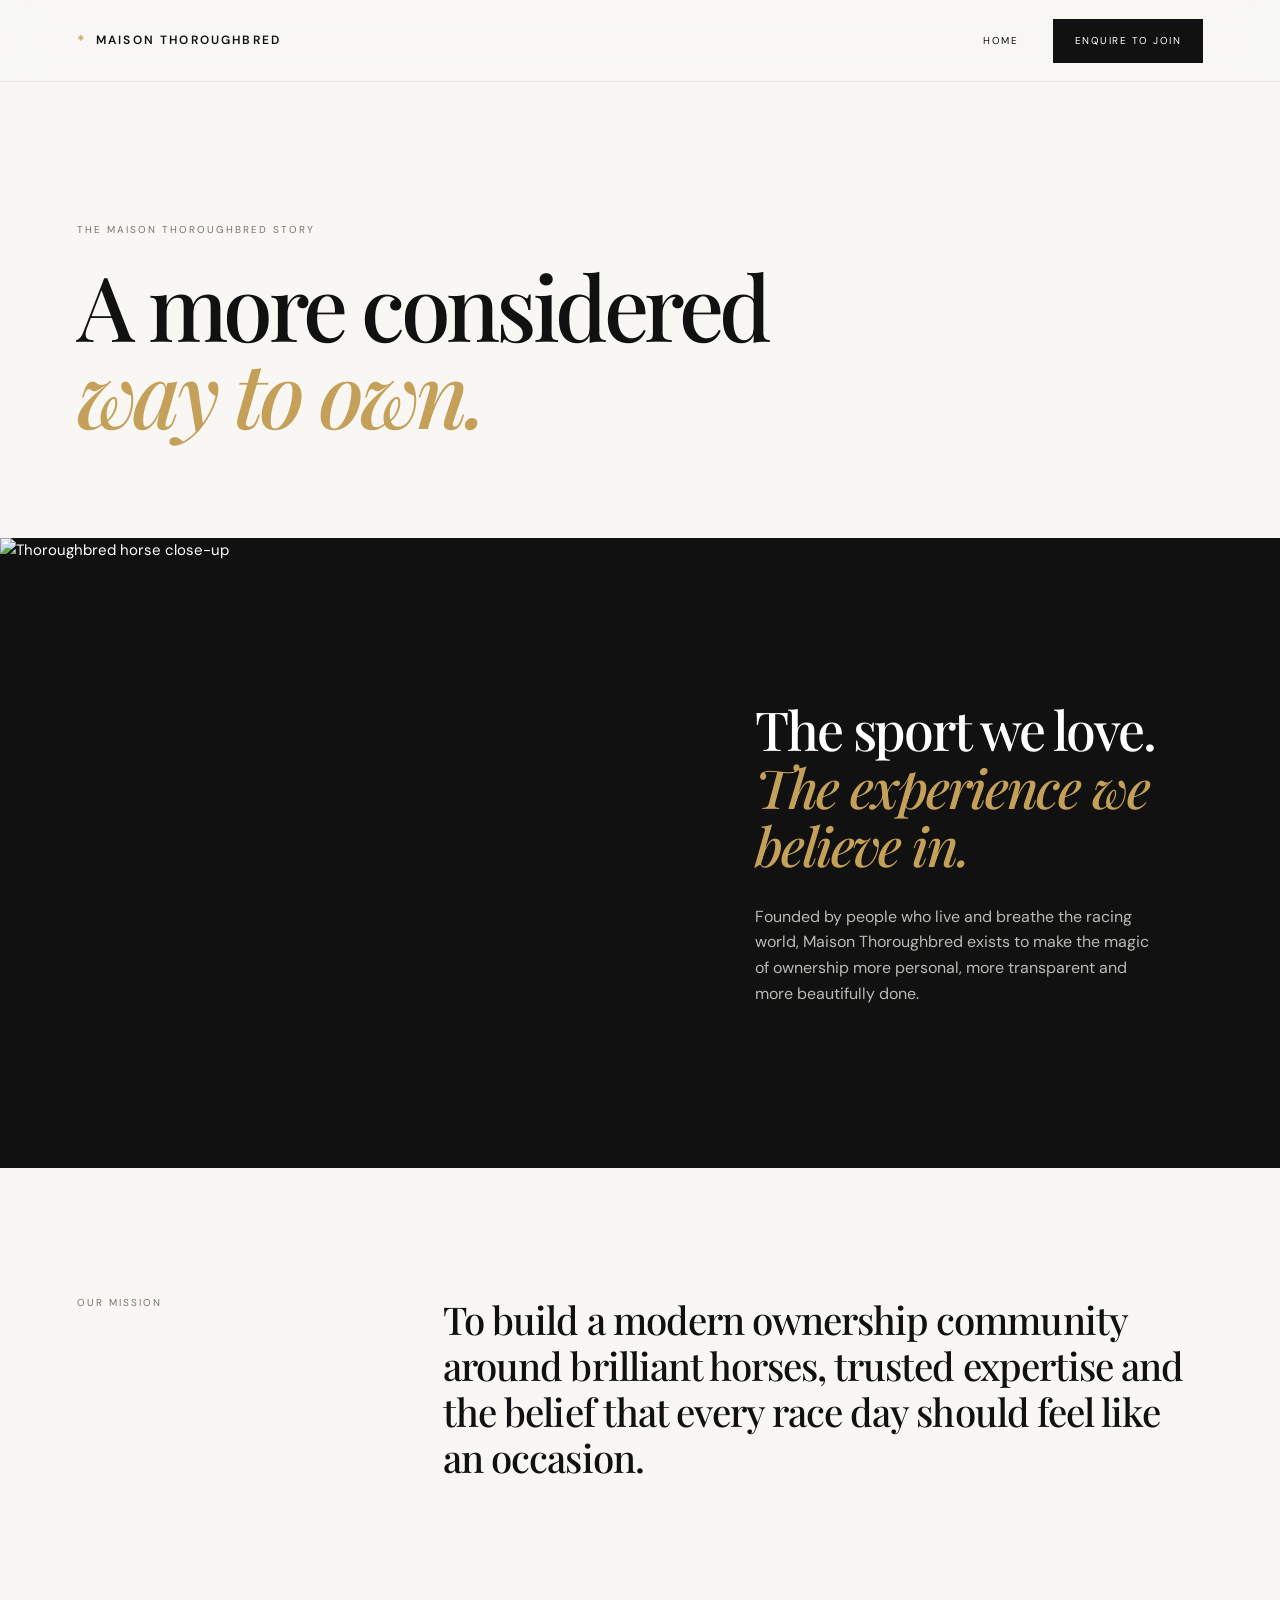
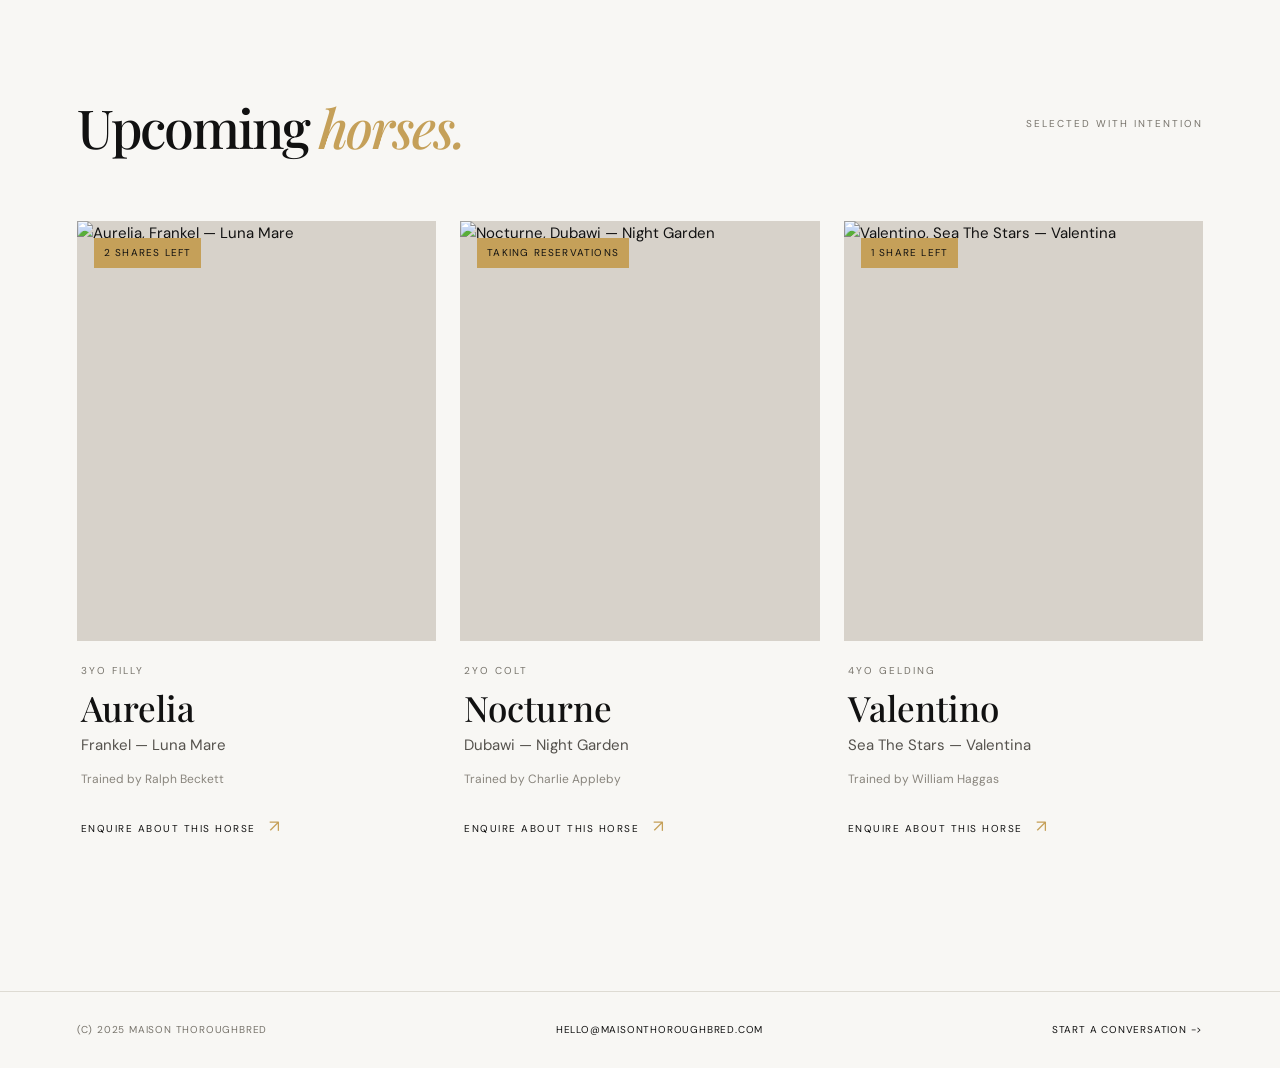
==== about.html @ 7dfcdd21 "Deploy Luxury Horse Syndicate 3-Page Website" ====
﻿<!doctype html>
<html lang="en">
<head>
  <meta charset="utf-8"><meta name="viewport" content="width=device-width, initial-scale=1">
  <title>About & Upcoming Horses - Maison Thoroughbred</title><meta name="description" content="Meet Maison Thoroughbred and discover our upcoming racehorse ownership opportunities.">
  <link rel="preconnect" href="https://fonts.googleapis.com"><link rel="preconnect" href="https://fonts.gstatic.com" crossorigin><link href="https://fonts.googleapis.com/css2?family=DM+Sans:wght@400;500;600&family=Playfair+Display:ital,wght@0,500;0,600;1,500;1,600&display=swap" rel="stylesheet">
  <link rel="stylesheet" href="styles.css">
</head>
<body data-page="about">
  <nav class="nav"><a class="logo" href="index.html"><span>*</span> <span data-brand>Maison Thoroughbred</span></a><div class="nav-links"><a href="index.html">Home</a><a href="contact.html" class="button">Enquire to join</a></div></nav>
  <main><header class="page-head"><p class="eyebrow" data-about-eyebrow></p><h1 data-about-headline></h1></header>
    <section class="story"><div class="story-image"><img data-story-image alt="Thoroughbred horse close-up" loading="lazy"></div><div class="story-copy"><h2 data-story-title></h2><p data-story-body></p></div></section>
    <section class="mission"><p class="eyebrow">Our mission</p><p data-mission></p></section>
    <section class="horses"><div class="section-heading"><h2>Upcoming <em>horses.</em></h2><p class="eyebrow">Selected with intention</p></div><div class="horse-grid" data-horse-grid></div></section>
  </main><footer class="footer"><span>(c) 2025 <span data-brand>Maison Thoroughbred</span></span><a data-email></a><span><a href="contact.html">Start a conversation -></a></span></footer>
  <script src="site-content.js"></script>
</body></html>
---- styles.css ----
:root {
  --charcoal: #111111;
  --white: #ffffff;
  --warm-white: #f8f7f4;
  --gold: #c5a059;
  --line: #dedbd3;
  --muted: #77736b;
  --serif: "Playfair Display", Georgia, serif;
  --sans: "DM Sans", Arial, sans-serif;
}

* { box-sizing: border-box; }
html { scroll-behavior: smooth; }
body {
  margin: 0;
  color: var(--charcoal);
  background: var(--warm-white);
  font: 400 15px/1.6 var(--sans);
}
img { display: block; max-width: 100%; }
a { color: inherit; text-decoration: none; }
a, button, input, select { -webkit-tap-highlight-color: transparent; }

.nav {
  position: sticky;
  top: 0;
  z-index: 20;
  display: flex;
  align-items: center;
  justify-content: space-between;
  min-height: 82px;
  padding: 0 clamp(24px, 6vw, 100px);
  background: rgba(248, 247, 244, .88);
  border-bottom: 1px solid rgba(17, 17, 17, .06);
  backdrop-filter: blur(18px);
}
.logo {
  display: inline-flex;
  align-items: center;
  gap: 9px;
  font-size: 12px;
  font-weight: 600;
  letter-spacing: .18em;
  text-transform: uppercase;
}
.logo > span:first-child { color: var(--gold); font-size: 15px; }
.nav-links {
  display: flex;
  align-items: center;
  gap: 34px;
  font-size: 10px;
  letter-spacing: .16em;
  text-transform: uppercase;
}
.nav-links a:not(.button):hover, .text-link:hover, .arrow-link:hover { color: var(--gold); }
.button {
  display: inline-block;
  padding: 14px 22px;
  color: var(--white);
  background: var(--charcoal);
  font-size: 10px;
  letter-spacing: .15em;
  text-transform: uppercase;
  transition: background .25s ease, color .25s ease, transform .25s ease;
}
.button:hover { color: var(--charcoal); background: var(--gold); transform: translateY(-2px); }
.eyebrow {
  margin: 0 0 25px;
  color: var(--muted);
  font-size: 10px;
  letter-spacing: .2em;
  line-height: 1.4;
  text-transform: uppercase;
}
h1, h2, h3, p { margin-top: 0; }
h1, h2, h3 { font-weight: 500; }
em { color: var(--gold); font-style: italic; }

.hero {
  display: grid;
  grid-template-columns: minmax(0, .9fr) minmax(0, 1.1fr);
  align-items: center;
  gap: clamp(40px, 7vw, 120px);
  min-height: calc(100vh - 82px);
  padding: clamp(72px, 8vw, 135px) clamp(24px, 6vw, 100px);
}
.hero-copy { max-width: 550px; }
.hero h1, .page-head h1, .contact-copy h1 {
  margin-bottom: 31px;
  font: 500 clamp(54px, 7vw, 104px)/.97 var(--serif);
  letter-spacing: -.05em;
}
.intro {
  max-width: 470px;
  margin-bottom: 36px;
  color: #4a4843;
  font-size: 17px;
  line-height: 1.75;
}
.arrow-link, .text-link {
  font-size: 10px;
  letter-spacing: .15em;
  text-transform: uppercase;
}
.arrow-link span, .text-link span { margin-left: 9px; color: var(--gold); font-size: 17px; }
.hero-media { position: relative; height: min(74vh, 700px); overflow: hidden; background: #807466; }
.hero-media::after {
  position: absolute;
  inset: 0;
  background: linear-gradient(180deg, transparent 70%, rgba(0, 0, 0, .3));
  content: "";
}
.hero-media img, .story-image img, .horse-image-wrap img { width: 100%; height: 100%; object-fit: cover; }
.hero-media img { object-position: center; }
.media-note {
  position: absolute;
  z-index: 1;
  bottom: 18px;
  left: 18px;
  color: var(--white);
  font-size: 10px;
  letter-spacing: .15em;
  text-transform: uppercase;
}
.value {
  display: grid;
  grid-template-columns: 1fr 1fr;
  gap: 10vw;
  padding: clamp(90px, 13vw, 210px) clamp(35px, 14vw, 240px);
  color: var(--white);
  background: var(--charcoal);
}
.value h2, .steps h2, .story-copy h2 {
  margin-bottom: 0;
  font: 500 clamp(36px, 4.2vw, 66px)/1.08 var(--serif);
  letter-spacing: -.04em;
}
.value p { align-self: end; max-width: 435px; margin: 0; color: #bcbab5; font-size: 16px; }
.steps { padding: clamp(90px, 11vw, 170px) clamp(24px, 6vw, 100px); }
.section-heading { display: flex; justify-content: space-between; align-items: flex-end; gap: 30px; margin-bottom: 65px; }
.section-heading h2 { max-width: 500px; }
.step-grid { display: grid; grid-template-columns: repeat(3, 1fr); gap: 1px; background: var(--line); }
.step { min-height: 250px; padding: 38px 35px 48px; background: var(--warm-white); }
.step-number { color: var(--gold); font: italic 20px var(--serif); }
.step h3 { margin: 38px 0 12px; font: 500 22px var(--serif); }
.step p { max-width: 280px; margin: 0; color: #6b6862; }
.cta {
  display: flex;
  align-items: center;
  justify-content: space-between;
  gap: 30px;
  margin: 0 clamp(24px, 6vw, 100px) clamp(70px, 8vw, 120px);
  padding: clamp(55px, 7vw, 110px) clamp(40px, 8vw, 140px);
  background: var(--gold);
}
.cta h2 { max-width: 600px; margin: 0; font: 500 clamp(36px, 4vw, 62px)/1.05 var(--serif); letter-spacing: -.04em; }
.cta .button { white-space: nowrap; }
.page-head { max-width: 1100px; padding: clamp(100px, 11vw, 175px) clamp(24px, 6vw, 100px) clamp(80px, 8vw, 125px); }
.page-head h1 { margin: 0; }
.story { display: grid; grid-template-columns: 1fr 1fr; min-height: 630px; color: var(--white); background: var(--charcoal); }
.story-image { min-height: 570px; }
.story-copy { align-self: center; padding: clamp(60px, 10vw, 160px) clamp(40px, 9vw, 150px); }
.story-copy h2 { margin-bottom: 30px; }
.story-copy p { max-width: 440px; margin: 0; color: #bbb9b3; font-size: 16px; }
.mission { display: flex; align-items: flex-start; justify-content: space-between; gap: 80px; padding: clamp(90px, 10vw, 160px) clamp(24px, 6vw, 100px); }
.mission .eyebrow { max-width: 160px; }
.mission p:last-child { max-width: 760px; margin: 0; font: 500 clamp(28px, 3vw, 47px)/1.2 var(--serif); letter-spacing: -.025em; }
.horses { padding: clamp(70px, 7vw, 115px) clamp(24px, 6vw, 100px) clamp(100px, 10vw, 160px); }
.section-heading h2 { margin: 0; font: 500 clamp(36px, 4.2vw, 66px)/1.08 var(--serif); letter-spacing: -.04em; }
.horse-grid { display: grid; grid-template-columns: repeat(3, 1fr); gap: 24px; }
.horse-image-wrap { position: relative; height: 420px; overflow: hidden; background: #d7d2ca; }
.horse-image-wrap img { transition: transform .6s ease; }
.horse-card:hover .horse-image-wrap img { transform: scale(1.045); }
.availability { position: absolute; top: 17px; left: 17px; padding: 7px 10px; background: var(--gold); font-size: 10px; letter-spacing: .12em; text-transform: uppercase; }
.horse-card-body { padding: 23px 4px; }
.horse-card-body .eyebrow { margin-bottom: 6px; }
.horse-card h3 { margin: 0 0 2px; font: 500 35px var(--serif); }
.pedigree { margin: 0; color: #55524d; }
.trainer { margin: 13px 0 24px; color: #89857d; font-size: 12px; }
.contact-layout { display: grid; grid-template-columns: minmax(260px, .8fr) minmax(360px, 1.2fr); gap: clamp(60px, 11vw, 185px); max-width: 1440px; margin: auto; padding: clamp(90px, 10vw, 160px) clamp(24px, 12vw, 190px) clamp(110px, 12vw, 190px); }
.contact-copy h1 { margin: 0 0 30px; }
.contact-copy > p { max-width: 335px; margin: 0; color: #68655f; font-size: 16px; }
.contact-details { margin-top: 70px; font-size: 12px; }
.contact-details p { margin: 14px 0; }
.contact-details span { display: block; margin-bottom: 3px; color: #89857d; font-size: 10px; letter-spacing: .16em; text-transform: uppercase; }
.form-card { padding: clamp(35px, 5vw, 80px); background: var(--white); box-shadow: 0 25px 70px rgba(17, 17, 17, .07); }
.form-card h2 { margin: 0 0 34px; font: 500 32px var(--serif); }
.form-grid { display: grid; grid-template-columns: 1fr 1fr; gap: 24px; }
.field { margin-bottom: 24px; }
.field label { display: block; margin-bottom: 9px; font-size: 10px; letter-spacing: .15em; text-transform: uppercase; }
.field input, .field select { width: 100%; padding: 12px 0; border: 0; border-bottom: 1px solid #ccc9c2; border-radius: 0; outline: 0; background: transparent; font: inherit; }
.field input:focus, .field select:focus { border-color: var(--gold); }
.submit { width: 100%; margin-top: 10px; padding: 17px; border: 0; color: var(--white); background: var(--charcoal); cursor: pointer; font: inherit; font-size: 10px; letter-spacing: .15em; text-transform: uppercase; }
.submit:hover { color: var(--charcoal); background: var(--gold); }
.status { min-height: 20px; margin: 20px 0 0; font-size: 12px; }
.status.error { color: #a64444; } .status.success { color: #31724e; }
.fine-print { margin-top: 20px; color: #999; font-size: 11px; }
.footer { display: flex; justify-content: space-between; gap: 20px; padding: 30px clamp(24px, 6vw, 100px); border-top: 1px solid var(--line); color: #77736b; font-size: 10px; letter-spacing: .08em; text-transform: uppercase; }
.footer a { color: var(--charcoal); }

@media (max-width: 760px) {
  .nav { min-height: 70px; padding: 0 5vw; }
  .nav-links a:not(.button) { display: none; }
  .nav-links { gap: 0; }
  .hero { display: block; min-height: auto; padding: 17vw 5vw 12vw; }
  .hero-copy { margin-bottom: 48px; }
  .hero h1, .page-head h1, .contact-copy h1 { font-size: 58px; }
  .hero-media { height: 58vh; }
  .value { display: block; padding: 18vw 10vw; }
  .value p { margin-top: 30px; }
  .steps { padding: 18vw 5vw; }
  .section-heading { display: block; margin-bottom: 40px; }
  .section-heading .eyebrow { margin-top: 28px; }
  .step-grid { display: block; background: transparent; }
  .step { min-height: auto; padding: 32px 0; border-bottom: 1px solid var(--line); }
  .step h3 { margin-top: 24px; }
  .cta { display: block; margin: 0 5vw 10vw; padding: 12vw 9vw; }
  .cta .button { margin-top: 30px; }
  .page-head { padding: 18vw 5vw 15vw; }
  .story { display: block; }
  .story-image { min-height: 440px; }
  .story-copy { padding: 15vw 10vw; }
  .mission { display: block; padding: 18vw 5vw; }
  .mission p:last-child { margin-top: 28px; }
  .horses { padding: 14vw 5vw; }
  .horse-grid { display: block; }
  .horse-card { margin-bottom: 45px; }
  .horse-image-wrap { height: 420px; }
  .contact-layout { display: block; padding: 18vw 5vw; }
  .contact-details { margin: 45px 0 65px; }
  .form-card { padding: 10vw 8vw; }
  .form-grid { display: block; }
  .footer { display: block; padding: 25px 5vw; }
  .footer span, .footer a { display: block; margin-top: 10px; }
}
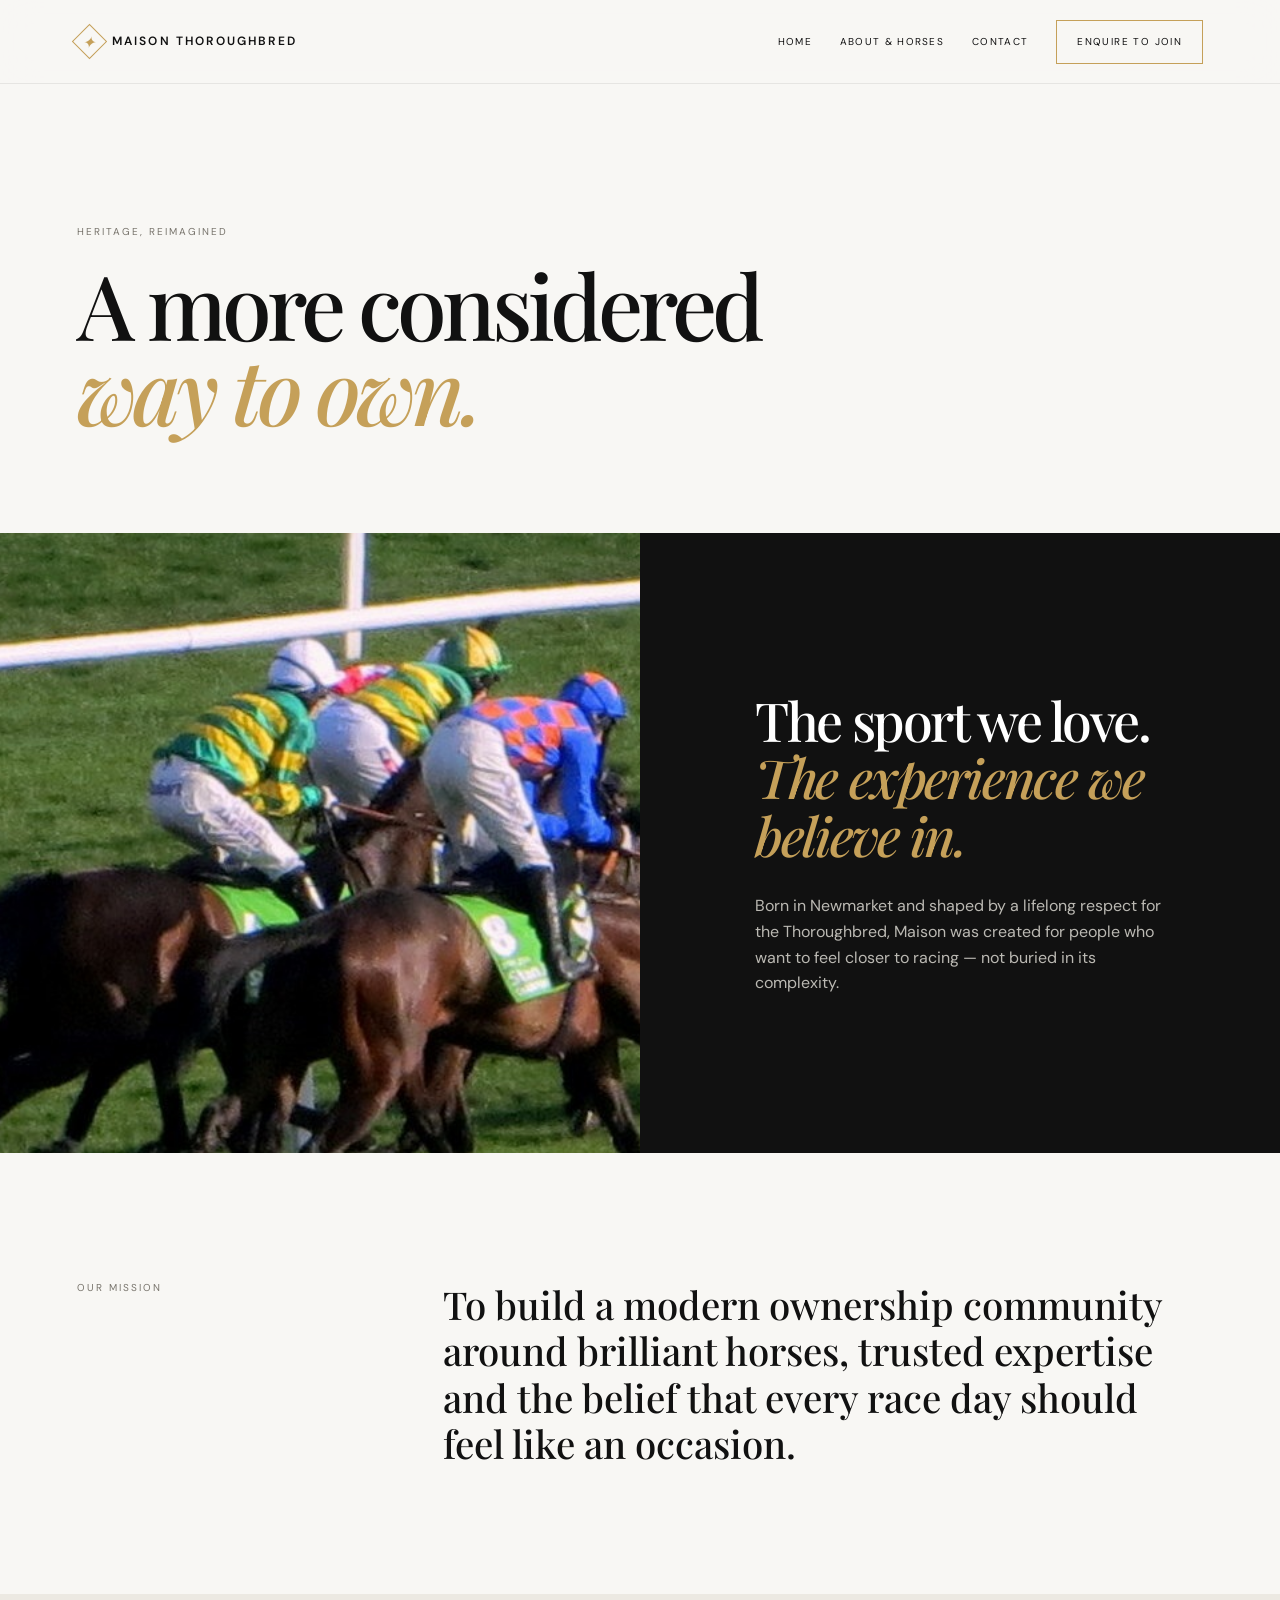
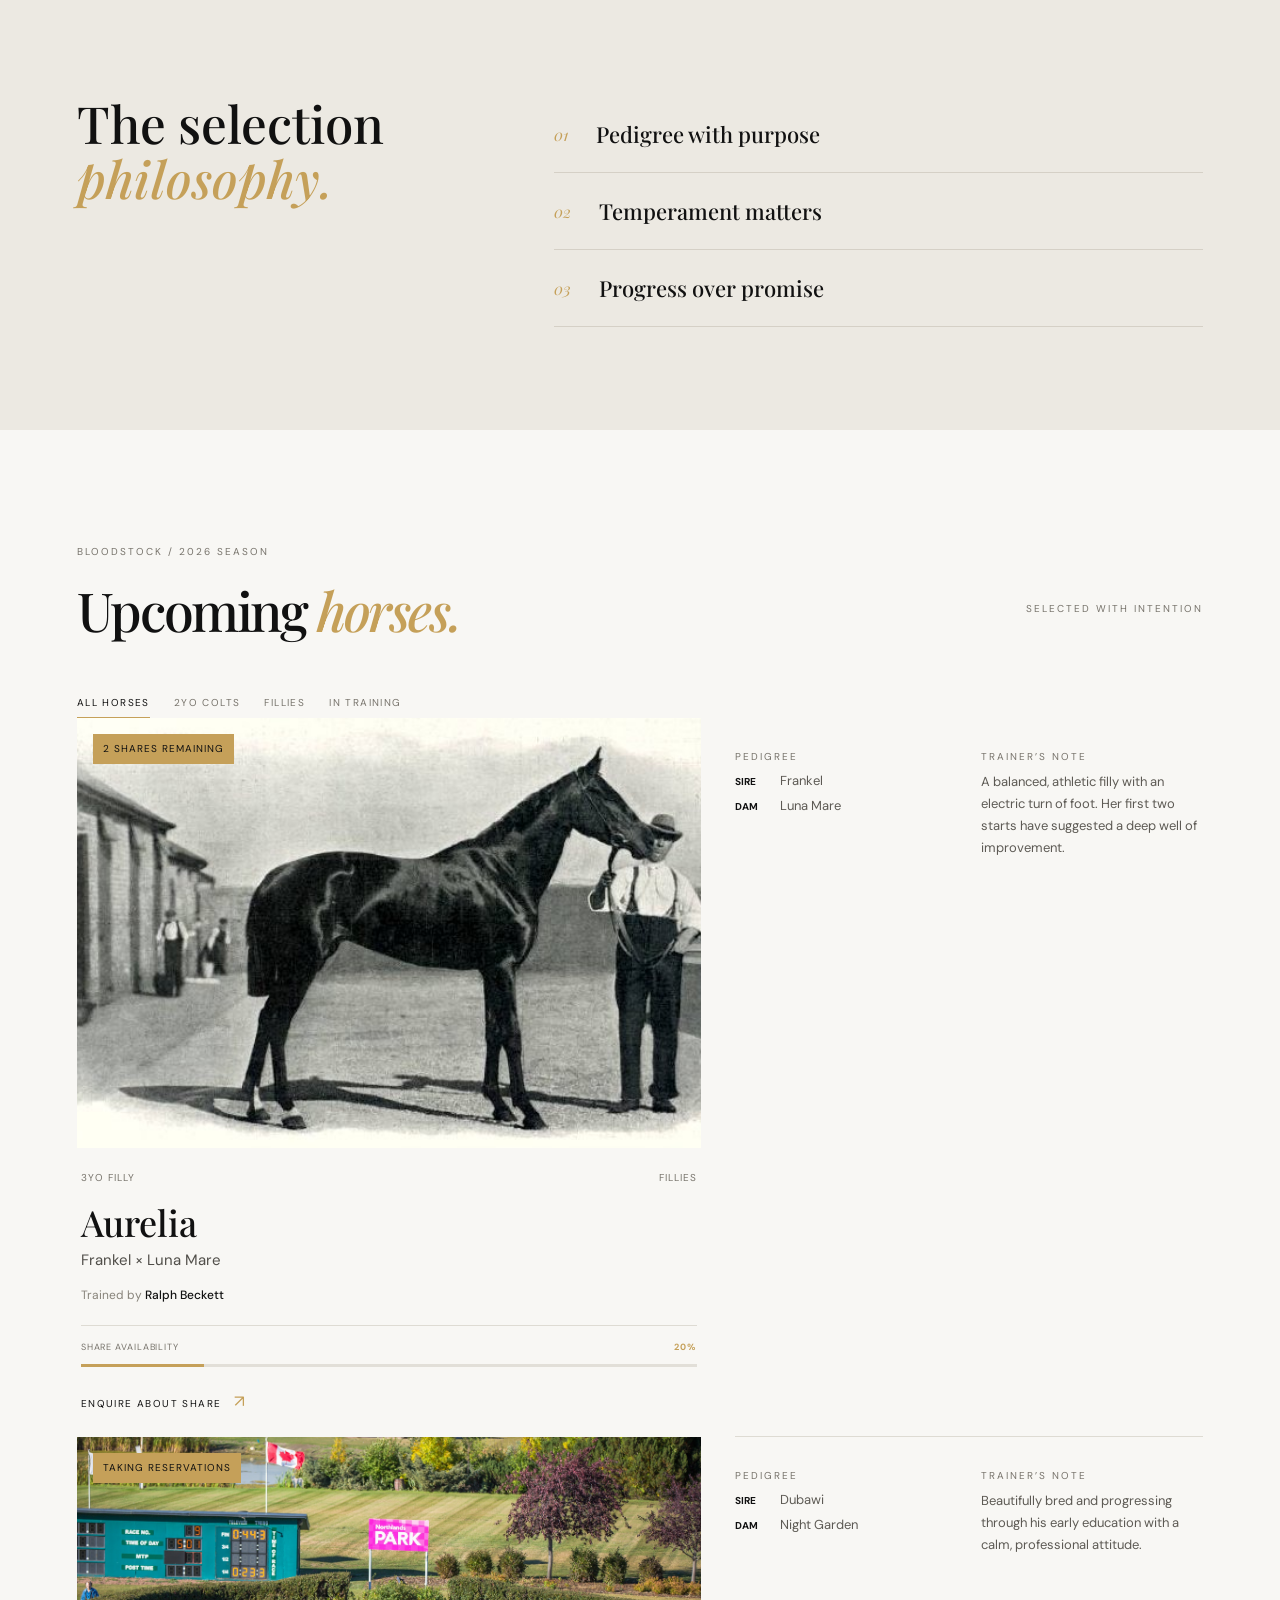
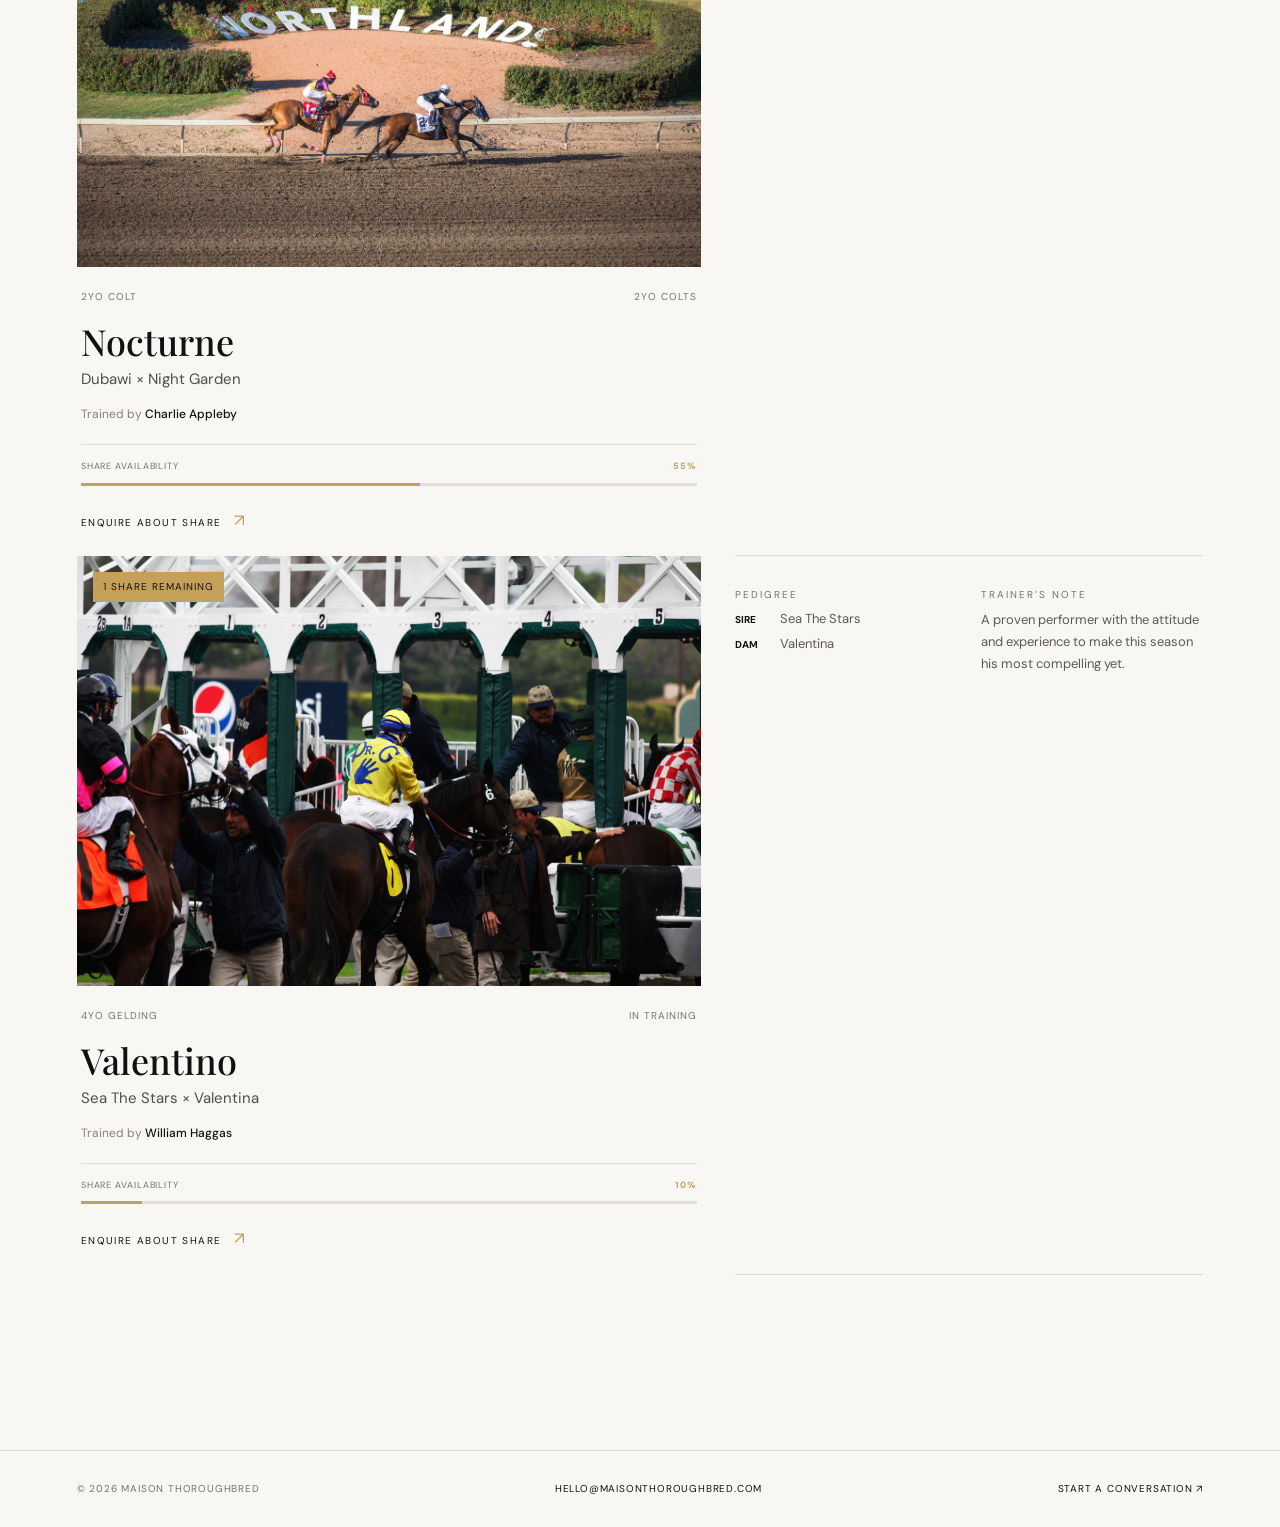
==== commit 449ee8c9: "Rebuild luxury Thoroughbred syndicate website Co-authored-by: Copilot <223556219+Copilot@users.norep" ====
--- a/about.html
+++ b/about.html
@@ -1,19 +1,11 @@
-﻿<!doctype html>
+<!doctype html>
 <html lang="en">
-<head>
-  <meta charset="utf-8"><meta name="viewport" content="width=device-width, initial-scale=1">
-  <title>About & Upcoming Horses - Maison Thoroughbred</title><meta name="description" content="Meet Maison Thoroughbred and discover our upcoming racehorse ownership opportunities.">
-  <link rel="preconnect" href="https://fonts.googleapis.com"><link rel="preconnect" href="https://fonts.gstatic.com" crossorigin><link href="https://fonts.googleapis.com/css2?family=DM+Sans:wght@400;500;600&family=Playfair+Display:ital,wght@0,500;0,600;1,500;1,600&display=swap" rel="stylesheet">
-  <link rel="stylesheet" href="styles.css">
-</head>
+<head><meta charset="utf-8"><meta name="viewport" content="width=device-width, initial-scale=1"><title>About & Upcoming Horses — Maison Thoroughbred</title><meta name="description" content="Discover Maison Thoroughbred's heritage, bloodstock philosophy and upcoming horses."><link rel="preconnect" href="https://fonts.googleapis.com"><link rel="preconnect" href="https://fonts.gstatic.com" crossorigin><link href="https://fonts.googleapis.com/css2?family=DM+Sans:wght@400;500;600&family=Playfair+Display:ital,wght@0,500;1,500&display=swap" rel="stylesheet"><link rel="stylesheet" href="styles.css"></head>
 <body data-page="about">
-  <nav class="nav"><a class="logo" href="index.html"><span>*</span> <span data-brand>Maison Thoroughbred</span></a><div class="nav-links"><a href="index.html">Home</a><a href="contact.html" class="button">Enquire to join</a></div></nav>
-  <main><header class="page-head"><p class="eyebrow" data-about-eyebrow></p><h1 data-about-headline></h1></header>
-    <section class="story"><div class="story-image"><img data-story-image alt="Thoroughbred horse close-up" loading="lazy"></div><div class="story-copy"><h2 data-story-title></h2><p data-story-body></p></div></section>
-    <section class="mission"><p class="eyebrow">Our mission</p><p data-mission></p></section>
-    <section class="horses"><div class="section-heading"><h2>Upcoming <em>horses.</em></h2><p class="eyebrow">Selected with intention</p></div><div class="horse-grid" data-horse-grid></div></section>
-  </main><footer class="footer"><span>(c) 2025 <span data-brand>Maison Thoroughbred</span></span><a data-email></a><span><a href="contact.html">Start a conversation -></a></span></footer>
-  <script src="site-content.js"></script>
-</body></html>
-
-
+<nav class="nav"><a class="logo" href="index.html"><span class="logo-mark"><span>✦</span></span><span data-brand>Maison Thoroughbred</span></a><div class="nav-links"><a href="index.html">Home</a><a href="about.html">About & Horses</a><a href="contact.html">Contact</a><a class="button" href="contact.html">Enquire to join</a></div></nav>
+<main><header class="page-head"><p class="eyebrow" data-about-eyebrow></p><h1 data-about-headline></h1></header>
+<section class="story"><div class="story-image"><img data-story-image alt="Thoroughbred horse in a paddock" loading="eager"></div><div class="story-copy"><h2 data-story-title></h2><p data-story-body></p></div></section>
+<section class="mission"><p class="eyebrow">Our mission</p><p data-mission></p></section>
+<section class="philosophy"><h2>The selection<br><em>philosophy.</em></h2><ul data-philosophy></ul></section>
+<section class="horses"><div class="section-heading"><div><p class="eyebrow">Bloodstock / 2026 season</p><h2>Upcoming <em>horses.</em></h2></div><p class="eyebrow">Selected with intention</p></div><div class="filter-tabs"><button class="active" data-filter="All">All horses</button><button data-filter="2YO Colts">2YO colts</button><button data-filter="Fillies">Fillies</button><button data-filter="In Training">In training</button></div><div class="horse-showcase" data-horse-grid></div></section>
+</main><footer class="footer"><span>© 2026 <span data-brand>Maison Thoroughbred</span></span><a data-email></a><span><a href="contact.html">Start a conversation ↗</a></span></footer><script src="site-content.js"></script></body></html>
--- a/styles.css
+++ b/styles.css
@@ -1,235 +1,3 @@
-:root {
-  --charcoal: #111111;
-  --white: #ffffff;
-  --warm-white: #f8f7f4;
-  --gold: #c5a059;
-  --line: #dedbd3;
-  --muted: #77736b;
-  --serif: "Playfair Display", Georgia, serif;
-  --sans: "DM Sans", Arial, sans-serif;
-}
-
-* { box-sizing: border-box; }
-html { scroll-behavior: smooth; }
-body {
-  margin: 0;
-  color: var(--charcoal);
-  background: var(--warm-white);
-  font: 400 15px/1.6 var(--sans);
-}
-img { display: block; max-width: 100%; }
-a { color: inherit; text-decoration: none; }
-a, button, input, select { -webkit-tap-highlight-color: transparent; }
-
-.nav {
-  position: sticky;
-  top: 0;
-  z-index: 20;
-  display: flex;
-  align-items: center;
-  justify-content: space-between;
-  min-height: 82px;
-  padding: 0 clamp(24px, 6vw, 100px);
-  background: rgba(248, 247, 244, .88);
-  border-bottom: 1px solid rgba(17, 17, 17, .06);
-  backdrop-filter: blur(18px);
-}
-.logo {
-  display: inline-flex;
-  align-items: center;
-  gap: 9px;
-  font-size: 12px;
-  font-weight: 600;
-  letter-spacing: .18em;
-  text-transform: uppercase;
-}
-.logo > span:first-child { color: var(--gold); font-size: 15px; }
-.nav-links {
-  display: flex;
-  align-items: center;
-  gap: 34px;
-  font-size: 10px;
-  letter-spacing: .16em;
-  text-transform: uppercase;
-}
-.nav-links a:not(.button):hover, .text-link:hover, .arrow-link:hover { color: var(--gold); }
-.button {
-  display: inline-block;
-  padding: 14px 22px;
-  color: var(--white);
-  background: var(--charcoal);
-  font-size: 10px;
-  letter-spacing: .15em;
-  text-transform: uppercase;
-  transition: background .25s ease, color .25s ease, transform .25s ease;
-}
-.button:hover { color: var(--charcoal); background: var(--gold); transform: translateY(-2px); }
-.eyebrow {
-  margin: 0 0 25px;
-  color: var(--muted);
-  font-size: 10px;
-  letter-spacing: .2em;
-  line-height: 1.4;
-  text-transform: uppercase;
-}
-h1, h2, h3, p { margin-top: 0; }
-h1, h2, h3 { font-weight: 500; }
-em { color: var(--gold); font-style: italic; }
-
-.hero {
-  display: grid;
-  grid-template-columns: minmax(0, .9fr) minmax(0, 1.1fr);
-  align-items: center;
-  gap: clamp(40px, 7vw, 120px);
-  min-height: calc(100vh - 82px);
-  padding: clamp(72px, 8vw, 135px) clamp(24px, 6vw, 100px);
-}
-.hero-copy { max-width: 550px; }
-.hero h1, .page-head h1, .contact-copy h1 {
-  margin-bottom: 31px;
-  font: 500 clamp(54px, 7vw, 104px)/.97 var(--serif);
-  letter-spacing: -.05em;
-}
-.intro {
-  max-width: 470px;
-  margin-bottom: 36px;
-  color: #4a4843;
-  font-size: 17px;
-  line-height: 1.75;
-}
-.arrow-link, .text-link {
-  font-size: 10px;
-  letter-spacing: .15em;
-  text-transform: uppercase;
-}
-.arrow-link span, .text-link span { margin-left: 9px; color: var(--gold); font-size: 17px; }
-.hero-media { position: relative; height: min(74vh, 700px); overflow: hidden; background: #807466; }
-.hero-media::after {
-  position: absolute;
-  inset: 0;
-  background: linear-gradient(180deg, transparent 70%, rgba(0, 0, 0, .3));
-  content: "";
-}
-.hero-media img, .story-image img, .horse-image-wrap img { width: 100%; height: 100%; object-fit: cover; }
-.hero-media img { object-position: center; }
-.media-note {
-  position: absolute;
-  z-index: 1;
-  bottom: 18px;
-  left: 18px;
-  color: var(--white);
-  font-size: 10px;
-  letter-spacing: .15em;
-  text-transform: uppercase;
-}
-.value {
-  display: grid;
-  grid-template-columns: 1fr 1fr;
-  gap: 10vw;
-  padding: clamp(90px, 13vw, 210px) clamp(35px, 14vw, 240px);
-  color: var(--white);
-  background: var(--charcoal);
-}
-.value h2, .steps h2, .story-copy h2 {
-  margin-bottom: 0;
-  font: 500 clamp(36px, 4.2vw, 66px)/1.08 var(--serif);
-  letter-spacing: -.04em;
-}
-.value p { align-self: end; max-width: 435px; margin: 0; color: #bcbab5; font-size: 16px; }
-.steps { padding: clamp(90px, 11vw, 170px) clamp(24px, 6vw, 100px); }
-.section-heading { display: flex; justify-content: space-between; align-items: flex-end; gap: 30px; margin-bottom: 65px; }
-.section-heading h2 { max-width: 500px; }
-.step-grid { display: grid; grid-template-columns: repeat(3, 1fr); gap: 1px; background: var(--line); }
-.step { min-height: 250px; padding: 38px 35px 48px; background: var(--warm-white); }
-.step-number { color: var(--gold); font: italic 20px var(--serif); }
-.step h3 { margin: 38px 0 12px; font: 500 22px var(--serif); }
-.step p { max-width: 280px; margin: 0; color: #6b6862; }
-.cta {
-  display: flex;
-  align-items: center;
-  justify-content: space-between;
-  gap: 30px;
-  margin: 0 clamp(24px, 6vw, 100px) clamp(70px, 8vw, 120px);
-  padding: clamp(55px, 7vw, 110px) clamp(40px, 8vw, 140px);
-  background: var(--gold);
-}
-.cta h2 { max-width: 600px; margin: 0; font: 500 clamp(36px, 4vw, 62px)/1.05 var(--serif); letter-spacing: -.04em; }
-.cta .button { white-space: nowrap; }
-.page-head { max-width: 1100px; padding: clamp(100px, 11vw, 175px) clamp(24px, 6vw, 100px) clamp(80px, 8vw, 125px); }
-.page-head h1 { margin: 0; }
-.story { display: grid; grid-template-columns: 1fr 1fr; min-height: 630px; color: var(--white); background: var(--charcoal); }
-.story-image { min-height: 570px; }
-.story-copy { align-self: center; padding: clamp(60px, 10vw, 160px) clamp(40px, 9vw, 150px); }
-.story-copy h2 { margin-bottom: 30px; }
-.story-copy p { max-width: 440px; margin: 0; color: #bbb9b3; font-size: 16px; }
-.mission { display: flex; align-items: flex-start; justify-content: space-between; gap: 80px; padding: clamp(90px, 10vw, 160px) clamp(24px, 6vw, 100px); }
-.mission .eyebrow { max-width: 160px; }
-.mission p:last-child { max-width: 760px; margin: 0; font: 500 clamp(28px, 3vw, 47px)/1.2 var(--serif); letter-spacing: -.025em; }
-.horses { padding: clamp(70px, 7vw, 115px) clamp(24px, 6vw, 100px) clamp(100px, 10vw, 160px); }
-.section-heading h2 { margin: 0; font: 500 clamp(36px, 4.2vw, 66px)/1.08 var(--serif); letter-spacing: -.04em; }
-.horse-grid { display: grid; grid-template-columns: repeat(3, 1fr); gap: 24px; }
-.horse-image-wrap { position: relative; height: 420px; overflow: hidden; background: #d7d2ca; }
-.horse-image-wrap img { transition: transform .6s ease; }
-.horse-card:hover .horse-image-wrap img { transform: scale(1.045); }
-.availability { position: absolute; top: 17px; left: 17px; padding: 7px 10px; background: var(--gold); font-size: 10px; letter-spacing: .12em; text-transform: uppercase; }
-.horse-card-body { padding: 23px 4px; }
-.horse-card-body .eyebrow { margin-bottom: 6px; }
-.horse-card h3 { margin: 0 0 2px; font: 500 35px var(--serif); }
-.pedigree { margin: 0; color: #55524d; }
-.trainer { margin: 13px 0 24px; color: #89857d; font-size: 12px; }
-.contact-layout { display: grid; grid-template-columns: minmax(260px, .8fr) minmax(360px, 1.2fr); gap: clamp(60px, 11vw, 185px); max-width: 1440px; margin: auto; padding: clamp(90px, 10vw, 160px) clamp(24px, 12vw, 190px) clamp(110px, 12vw, 190px); }
-.contact-copy h1 { margin: 0 0 30px; }
-.contact-copy > p { max-width: 335px; margin: 0; color: #68655f; font-size: 16px; }
-.contact-details { margin-top: 70px; font-size: 12px; }
-.contact-details p { margin: 14px 0; }
-.contact-details span { display: block; margin-bottom: 3px; color: #89857d; font-size: 10px; letter-spacing: .16em; text-transform: uppercase; }
-.form-card { padding: clamp(35px, 5vw, 80px); background: var(--white); box-shadow: 0 25px 70px rgba(17, 17, 17, .07); }
-.form-card h2 { margin: 0 0 34px; font: 500 32px var(--serif); }
-.form-grid { display: grid; grid-template-columns: 1fr 1fr; gap: 24px; }
-.field { margin-bottom: 24px; }
-.field label { display: block; margin-bottom: 9px; font-size: 10px; letter-spacing: .15em; text-transform: uppercase; }
-.field input, .field select { width: 100%; padding: 12px 0; border: 0; border-bottom: 1px solid #ccc9c2; border-radius: 0; outline: 0; background: transparent; font: inherit; }
-.field input:focus, .field select:focus { border-color: var(--gold); }
-.submit { width: 100%; margin-top: 10px; padding: 17px; border: 0; color: var(--white); background: var(--charcoal); cursor: pointer; font: inherit; font-size: 10px; letter-spacing: .15em; text-transform: uppercase; }
-.submit:hover { color: var(--charcoal); background: var(--gold); }
-.status { min-height: 20px; margin: 20px 0 0; font-size: 12px; }
-.status.error { color: #a64444; } .status.success { color: #31724e; }
-.fine-print { margin-top: 20px; color: #999; font-size: 11px; }
-.footer { display: flex; justify-content: space-between; gap: 20px; padding: 30px clamp(24px, 6vw, 100px); border-top: 1px solid var(--line); color: #77736b; font-size: 10px; letter-spacing: .08em; text-transform: uppercase; }
-.footer a { color: var(--charcoal); }
-
-@media (max-width: 760px) {
-  .nav { min-height: 70px; padding: 0 5vw; }
-  .nav-links a:not(.button) { display: none; }
-  .nav-links { gap: 0; }
-  .hero { display: block; min-height: auto; padding: 17vw 5vw 12vw; }
-  .hero-copy { margin-bottom: 48px; }
-  .hero h1, .page-head h1, .contact-copy h1 { font-size: 58px; }
-  .hero-media { height: 58vh; }
-  .value { display: block; padding: 18vw 10vw; }
-  .value p { margin-top: 30px; }
-  .steps { padding: 18vw 5vw; }
-  .section-heading { display: block; margin-bottom: 40px; }
-  .section-heading .eyebrow { margin-top: 28px; }
-  .step-grid { display: block; background: transparent; }
-  .step { min-height: auto; padding: 32px 0; border-bottom: 1px solid var(--line); }
-  .step h3 { margin-top: 24px; }
-  .cta { display: block; margin: 0 5vw 10vw; padding: 12vw 9vw; }
-  .cta .button { margin-top: 30px; }
-  .page-head { padding: 18vw 5vw 15vw; }
-  .story { display: block; }
-  .story-image { min-height: 440px; }
-  .story-copy { padding: 15vw 10vw; }
-  .mission { display: block; padding: 18vw 5vw; }
-  .mission p:last-child { margin-top: 28px; }
-  .horses { padding: 14vw 5vw; }
-  .horse-grid { display: block; }
-  .horse-card { margin-bottom: 45px; }
-  .horse-image-wrap { height: 420px; }
-  .contact-layout { display: block; padding: 18vw 5vw; }
-  .contact-details { margin: 45px 0 65px; }
-  .form-card { padding: 10vw 8vw; }
-  .form-grid { display: block; }
-  .footer { display: block; padding: 25px 5vw; }
-  .footer span, .footer a { display: block; margin-top: 10px; }
-}
+:root{--charcoal:#111;--white:#fff;--warm-white:#f8f7f4;--gold:#c5a059;--muted:#77736b;--line:#dedbd3;--serif:"Playfair Display",Georgia,serif;--sans:"DM Sans",Arial,sans-serif}
+*{box-sizing:border-box}html{scroll-behavior:smooth}body{margin:0;color:var(--charcoal);background:var(--warm-white);font:400 15px/1.6 var(--sans)}img{display:block;max-width:100%}a{color:inherit;text-decoration:none}a,button,input,select{ -webkit-tap-highlight-color:transparent}.nav{position:sticky;top:0;z-index:20;display:flex;align-items:center;justify-content:space-between;min-height:84px;padding:0 clamp(24px,6vw,100px);background:rgba(248,247,244,.9);border-bottom:1px solid rgba(17,17,17,.08);backdrop-filter:blur(18px)}.logo{display:flex;align-items:center;gap:10px;font-size:12px;font-weight:600;letter-spacing:.18em;text-transform:uppercase}.logo-mark{display:grid;place-items:center;width:25px;height:25px;border:1px solid var(--gold);color:var(--gold);font:italic 16px var(--serif);transform:rotate(45deg)}.logo-mark span{transform:rotate(-45deg)}.nav-links{display:flex;align-items:center;gap:28px;font-size:10px;letter-spacing:.13em;text-transform:uppercase}.nav-links a:not(.button):hover,.text-link:hover,.arrow-link:hover{color:var(--gold)}.button{display:inline-block;padding:13px 20px;border:1px solid var(--gold);color:var(--charcoal);font-size:10px;letter-spacing:.14em;text-transform:uppercase;transition:.25s}.button:hover{background:var(--gold)}.button.dark,.button.gold{border-color:var(--charcoal);background:var(--charcoal);color:var(--white)}.button.gold{border-color:var(--gold);background:var(--gold);color:var(--charcoal)}.eyebrow{margin:0 0 22px;color:var(--muted);font-size:10px;letter-spacing:.2em;line-height:1.4;text-transform:uppercase}h1,h2,h3,p{margin-top:0}h1,h2,h3{font-weight:500}em{color:var(--gold);font-style:italic}.hero{display:grid;grid-template-columns:minmax(0,.82fr) minmax(0,1.18fr);min-height:calc(100vh - 84px);padding:clamp(64px,7vw,120px) clamp(24px,6vw,100px);gap:clamp(38px,6vw,100px);align-items:center}.hero-copy{max-width:570px}.status-pill{display:inline-flex;align-items:center;gap:9px;padding:8px 13px;border:1px solid rgba(197,160,89,.55);color:#7a6231;background:rgba(197,160,89,.08);font-size:10px;letter-spacing:.12em;text-transform:uppercase}.status-pill:before{width:6px;height:6px;border-radius:50%;background:#79a373;content:""}.hero h1,.page-head h1,.contact-copy h1{margin:27px 0 30px;font:500 clamp(54px,7vw,108px)/.95 var(--serif);letter-spacing:-.055em}.intro{max-width:470px;margin-bottom:35px;color:#494741;font-size:17px;line-height:1.75}.hero-actions{display:flex;align-items:center;gap:20px}.arrow-link,.text-link{font-size:10px;letter-spacing:.14em;text-transform:uppercase}.arrow-link span,.text-link span{margin-left:8px;color:var(--gold);font-size:17px}.hero-media{position:relative;height:min(75vh,720px);overflow:hidden;background:#6c6258}.hero-media img,.story-image img,.contact-hero img,.horse-image-wrap img{width:100%;height:100%;object-fit:cover}.hero-media img{object-position:center}.hero-media:after{position:absolute;inset:0;background:linear-gradient(180deg,transparent 58%,rgba(0,0,0,.4));content:""}.media-caption{position:absolute;z-index:1;right:18px;bottom:18px;left:18px;display:flex;justify-content:space-between;color:var(--white);font-size:10px;letter-spacing:.14em;text-transform:uppercase}.metrics{display:grid;grid-template-columns:repeat(4,1fr);padding:0 6vw;background:var(--charcoal);color:var(--white)}.metric{display:flex;flex-direction:column;gap:7px;padding:31px 25px;border-right:1px solid #393838}.metric:first-child{padding-left:0}.metric:last-child{border:0}.metric strong{color:var(--gold);font:500 27px var(--serif)}.metric span{color:#bab8b2;font-size:10px;letter-spacing:.1em;text-transform:uppercase}.value{display:grid;grid-template-columns:1fr 1fr;gap:10vw;padding:clamp(90px,13vw,200px) clamp(35px,14vw,240px);color:var(--white);background:var(--charcoal)}.value h2,.section-heading h2,.story-copy h2{margin:0;font:500 clamp(36px,4.2vw,66px)/1.07 var(--serif);letter-spacing:-.045em}.value p{align-self:end;max-width:435px;margin:0;color:#bcbab5;font-size:16px}.section{padding:clamp(90px,10vw,160px) clamp(24px,6vw,100px)}.section-heading{display:flex;justify-content:space-between;align-items:flex-end;gap:30px;margin-bottom:58px}.section-heading h2{max-width:590px}.horse-grid-preview{display:grid;grid-template-columns:repeat(3,1fr);gap:25px}.horse-card{min-width:0}.horse-image-wrap{position:relative;height:430px;overflow:hidden;background:#d7d2ca}.horse-image-wrap img{transition:transform .6s}.horse-card:hover .horse-image-wrap img{transform:scale(1.05)}.availability{position:absolute;top:16px;left:16px;padding:7px 10px;background:var(--gold);font-size:10px;letter-spacing:.1em;text-transform:uppercase}.horse-card-body{padding:22px 4px}.horse-topline,.share-row{display:flex;justify-content:space-between;gap:10px;color:var(--muted);font-size:10px;letter-spacing:.1em;text-transform:uppercase}.horse-card h3{margin:12px 0 2px;font:500 36px var(--serif)}.pedigree{margin:0;color:#504e49}.trainer{margin:14px 0 20px;color:#87837a;font-size:12px}.trainer strong{color:var(--charcoal);font-weight:500}.share-row{padding-top:14px;border-top:1px solid var(--line);font-size:9px}.share-row strong{color:var(--gold)}.progress{height:3px;margin:9px 0 21px;background:#e2dfd8}.progress span{display:block;height:100%;background:var(--gold)}.editorial-cards{display:grid;grid-template-columns:repeat(3,1fr);gap:1px;background:var(--line)}.editorial-card{min-height:290px;padding:35px;background:var(--warm-white)}.card-number{color:var(--gold);font:italic 20px var(--serif)}.editorial-card h3{margin:60px 0 12px;font:500 23px var(--serif)}.editorial-card p{max-width:270px;color:#6b6862}.card-rule{display:block;width:40px;height:1px;margin-top:30px;background:var(--gold)}.testimonials{display:grid;grid-template-columns:1fr 1fr;gap:1px;background:var(--line)}blockquote{margin:0;padding:55px 45px;background:var(--white)}blockquote p{max-width:450px;font:500 clamp(23px,2.2vw,32px)/1.25 var(--serif)}blockquote cite{color:var(--muted);font-size:11px;font-style:normal;letter-spacing:.1em;text-transform:uppercase}.cta{display:flex;align-items:center;justify-content:space-between;gap:30px;margin:0 6vw 8vw;padding:clamp(55px,7vw,110px) clamp(40px,8vw,140px);color:var(--white);background:var(--charcoal)}.cta h2{max-width:620px;margin:0;font:500 clamp(37px,4vw,63px)/1.04 var(--serif);letter-spacing:-.04em}.page-head{max-width:1100px;padding:clamp(100px,11vw,175px) clamp(24px,6vw,100px) clamp(75px,8vw,125px)}.page-head h1{margin:0}.story{display:grid;grid-template-columns:1fr 1fr;min-height:620px;color:var(--white);background:var(--charcoal)}.story-image{min-height:570px}.story-copy{align-self:center;padding:clamp(60px,10vw,160px) clamp(40px,9vw,150px)}.story-copy h2{margin-bottom:30px}.story-copy p{max-width:440px;margin:0;color:#bbb9b3;font-size:16px}.mission{display:flex;justify-content:space-between;gap:80px;padding:clamp(90px,10vw,160px) clamp(24px,6vw,100px)}.mission>p:last-child{max-width:760px;margin:0;font:500 clamp(28px,3vw,47px)/1.2 var(--serif)}.philosophy{display:grid;grid-template-columns:.7fr 1.3fr;gap:10vw;align-items:start;padding:clamp(75px,8vw,125px) clamp(24px,6vw,100px);background:#ece9e2}.philosophy h2{margin:0;font:500 clamp(35px,4vw,57px)/1.08 var(--serif)}.philosophy ul{list-style:none;margin:0;padding:0}.philosophy li{display:flex;align-items:center;gap:28px;padding:23px 0;border-bottom:1px solid #d5d0c6;font:500 22px var(--serif)}.philosophy li span{color:var(--gold);font:italic 16px var(--serif)}.horses{padding:clamp(80px,9vw,145px) clamp(24px,6vw,100px)}.filter-tabs{display:flex;gap:24px;margin-top:32px}.filter-tabs button{padding:0 0 8px;border:0;border-bottom:1px solid transparent;background:transparent;color:var(--muted);cursor:pointer;font:10px var(--sans);letter-spacing:.14em;text-transform:uppercase}.filter-tabs button.active,.filter-tabs button:hover{border-color:var(--gold);color:var(--charcoal)}.horse-showcase{display:grid;grid-template-columns:minmax(0,1fr) minmax(260px,.75fr);gap:0 34px;margin-bottom:60px}.horse-detail{display:grid;grid-template-columns:1fr 1fr;gap:24px;padding:25px 0 45px;border-bottom:1px solid var(--line)}.horse-detail .eyebrow{margin-bottom:12px}.horse-detail p{margin:4px 0;color:#5d5a54;font-size:13px}.horse-detail strong{display:inline-block;width:45px;color:var(--charcoal);font-size:10px;text-transform:uppercase}.horse-detail>div:last-child p{line-height:1.7}.horse-showcase .horse-card{grid-column:1}.horse-showcase .horse-detail{grid-column:2;grid-row:auto}.contact-layout{display:grid;grid-template-columns:minmax(250px,.8fr) minmax(360px,1.2fr);gap:clamp(60px,10vw,170px);max-width:1440px;margin:auto;padding:clamp(85px,10vw,160px) clamp(24px,12vw,190px) clamp(100px,12vw,190px)}.contact-copy h1{margin:27px 0 30px}.contact-copy>p{max-width:340px;color:#68655f;font-size:16px}.contact-details{margin-top:62px;font-size:12px}.contact-details p{margin:15px 0}.contact-details span{display:block;margin-bottom:3px;color:#89857d;font-size:10px;letter-spacing:.15em;text-transform:uppercase}.contact-hero{height:200px;margin-top:60px;overflow:hidden}.form-card{padding:clamp(35px,5vw,75px);background:var(--white);box-shadow:0 25px 70px rgba(17,17,17,.07)}.form-card h2{margin:0 0 34px;font:500 32px var(--serif)}.form-grid{display:grid;grid-template-columns:1fr 1fr;gap:24px}.field{margin-bottom:24px}.field label{display:block;margin-bottom:9px;font-size:10px;letter-spacing:.15em;text-transform:uppercase}.field input,.field select{width:100%;padding:12px 0;border:0;border-bottom:1px solid #ccc9c2;border-radius:0;outline:0;background:transparent;font:inherit}.field input:focus,.field select:focus{border-color:var(--gold)}.submit{width:100%;margin-top:10px;padding:17px;border:0;color:var(--white);background:var(--charcoal);cursor:pointer;font:inherit;font-size:10px;letter-spacing:.15em;text-transform:uppercase}.submit:hover{color:var(--charcoal);background:var(--gold)}.status{min-height:20px;margin:20px 0 0;font-size:12px}.status.error{color:#a64444}.status.success{color:#31724e}.fine-print{margin-top:20px;color:#999;font-size:11px}.faq{margin-top:60px}.faq h2{margin-bottom:22px;font:500 29px var(--serif)}details{border-top:1px solid var(--line)}details:last-child{border-bottom:1px solid var(--line)}summary{display:flex;justify-content:space-between;padding:18px 0;cursor:pointer;font:500 16px var(--serif);list-style:none}summary::-webkit-details-marker{display:none}summary span{color:var(--gold);font:20px var(--sans)}details p{max-width:420px;color:var(--muted);font-size:13px}.footer{display:flex;justify-content:space-between;gap:20px;padding:30px clamp(24px,6vw,100px);border-top:1px solid var(--line);color:#77736b;font-size:10px;letter-spacing:.08em;text-transform:uppercase}.footer a{color:var(--charcoal)}
+@media(max-width:760px){.nav{min-height:70px;padding:0 5vw}.logo{font-size:10px}.nav-links a:not(.button){display:none}.nav-links{gap:0}.hero{display:block;min-height:auto;padding:18vw 5vw 12vw}.hero-copy{margin-bottom:48px}.hero h1,.page-head h1,.contact-copy h1{font-size:58px}.hero-actions{align-items:flex-start;flex-direction:column}.hero-media{height:59vh}.metrics{grid-template-columns:1fr 1fr;padding:0 5vw}.metric,.metric:first-child{padding:24px 12px}.metric:nth-child(2){border-right:0}.metric strong{font-size:23px}.metric span{font-size:8px}.value{display:block;padding:18vw 10vw}.value p{margin-top:30px}.section{padding:18vw 5vw}.section-heading{display:block;margin-bottom:40px}.section-heading .eyebrow{margin-top:28px}.horse-grid-preview,.editorial-cards,.testimonials{display:block}.horse-card{margin-bottom:50px}.horse-image-wrap{height:420px}.editorial-card{min-height:0;padding:32px 0;border-bottom:1px solid var(--line)}.editorial-card h3{margin-top:25px}.editorial-card:last-child{border-bottom:0}blockquote{padding:40px 25px;margin-bottom:1px}.cta{display:block;margin:0 5vw 12vw;padding:12vw 9vw}.cta .button{margin-top:30px}.page-head{padding:18vw 5vw 15vw}.story{display:block}.story-image{min-height:440px}.story-copy{padding:15vw 10vw}.mission{display:block;padding:18vw 5vw}.mission>p:last-child{margin-top:28px}.philosophy{display:block;padding:18vw 5vw}.philosophy ul{margin-top:35px}.philosophy li{font-size:19px}.horses{padding:14vw 5vw}.filter-tabs{flex-wrap:wrap;gap:15px 20px}.horse-showcase{display:block;margin-bottom:50px}.horse-detail{display:block;padding-bottom:35px}.horse-detail>div:last-child{margin-top:25px}.contact-layout{display:block;padding:18vw 5vw}.contact-details{margin:45px 0 0}.contact-hero{height:210px;margin:45px 0 60px}.form-card{padding:10vw 8vw}.form-grid{display:block}.faq{margin-top:55px}.footer{display:block;padding:25px 5vw}.footer span,.footer a{display:block;margin-top:10px}}
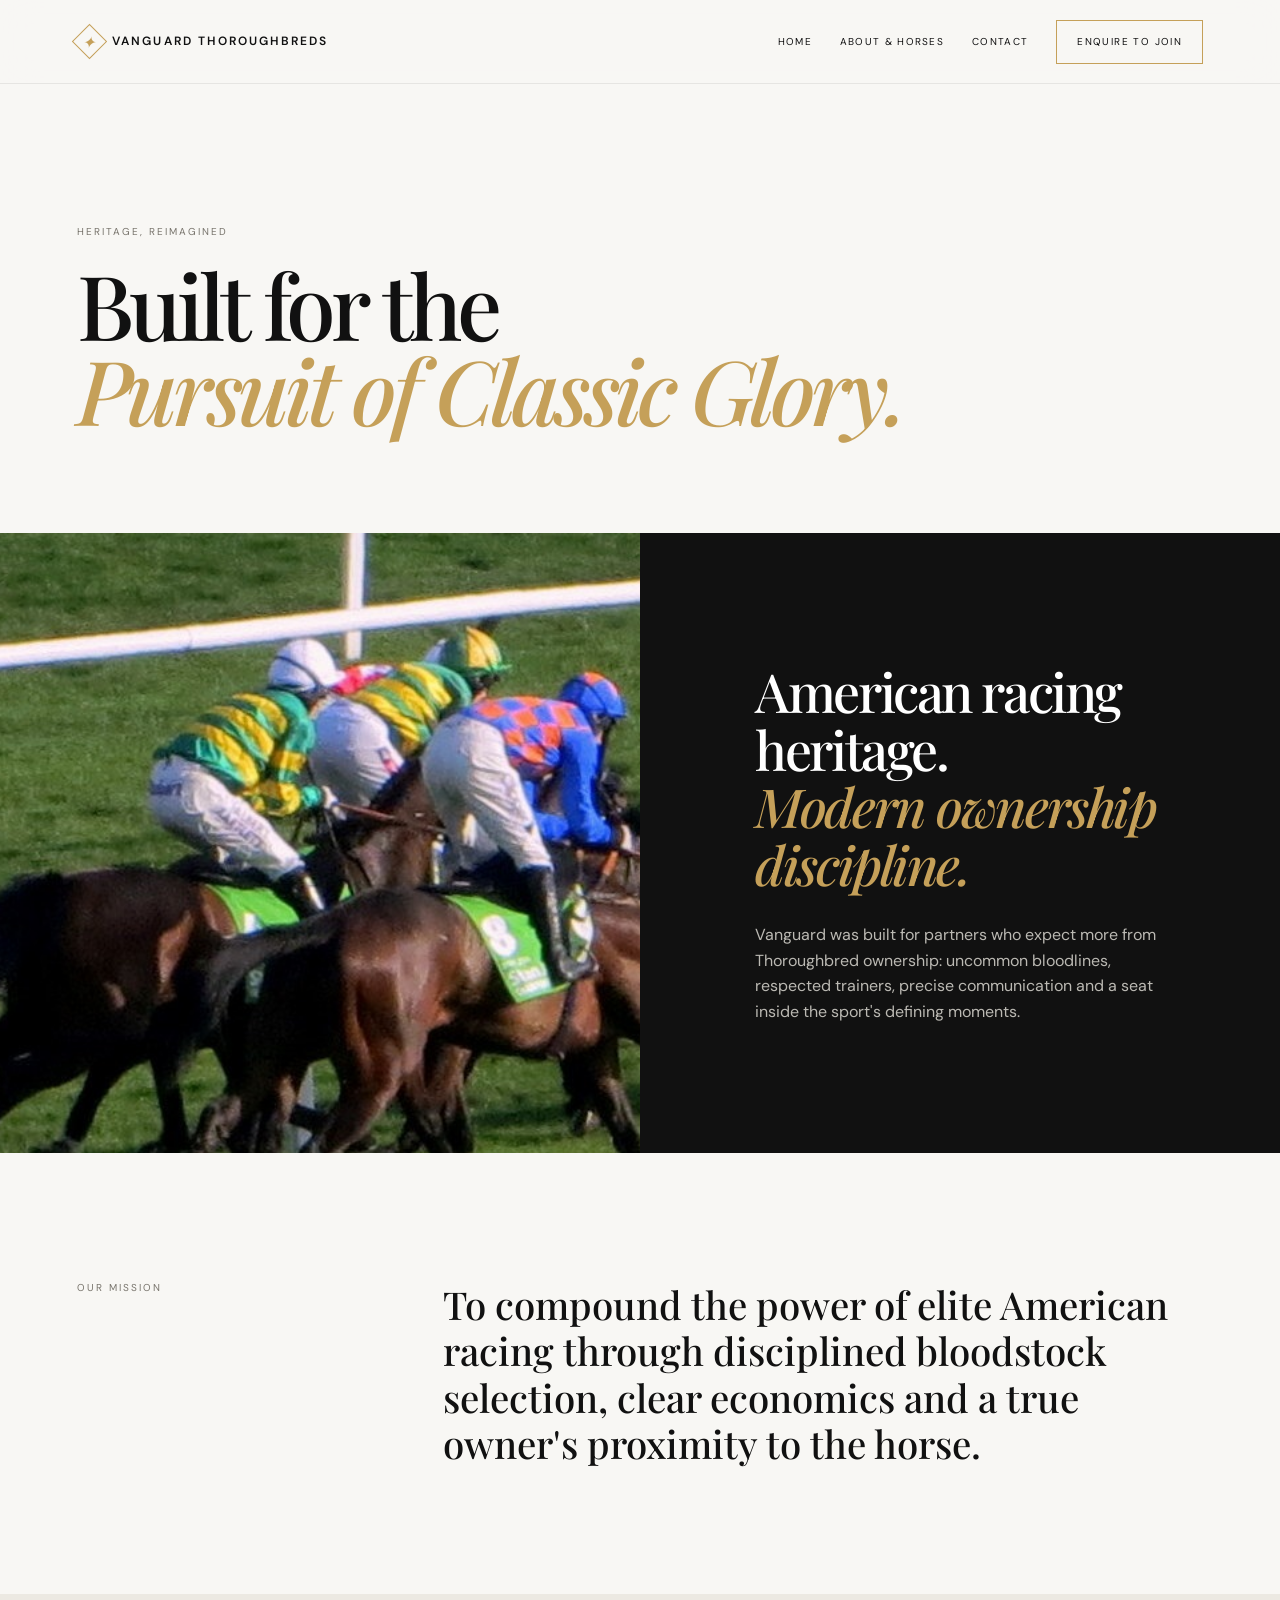
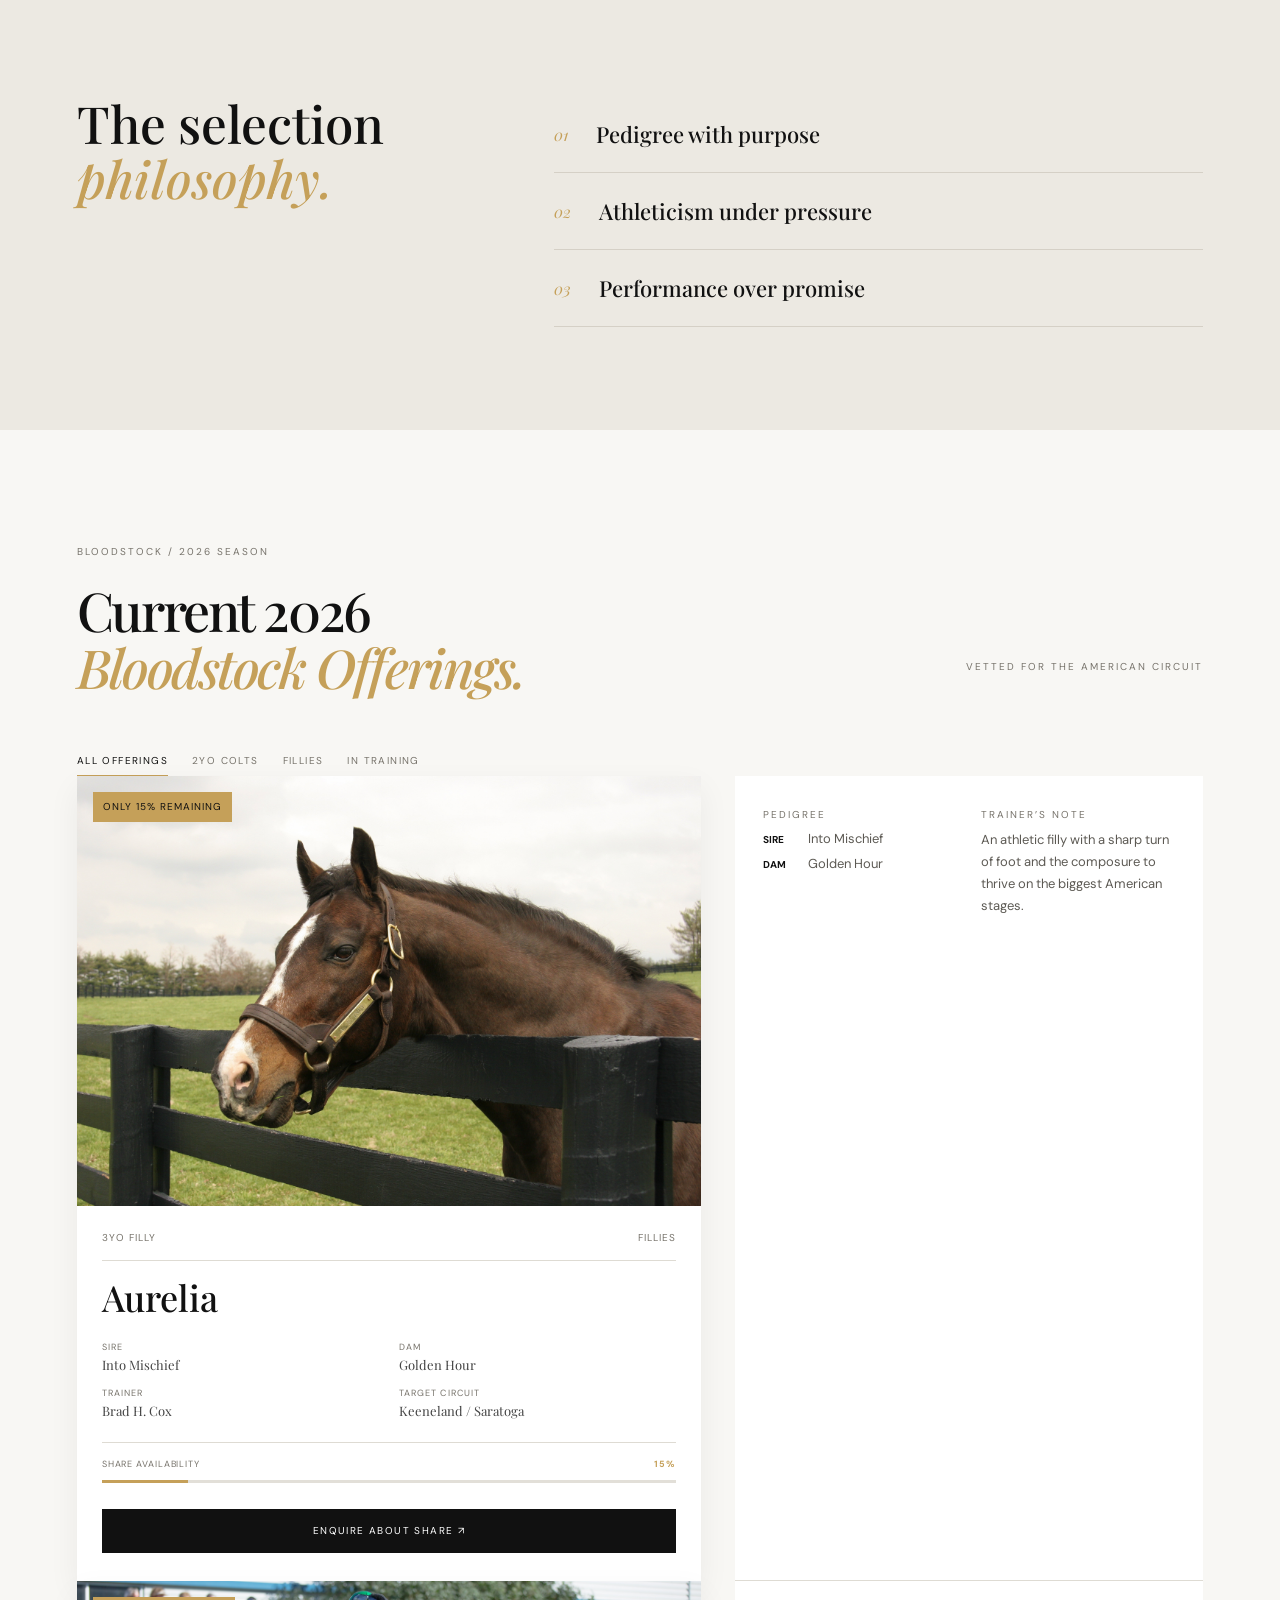
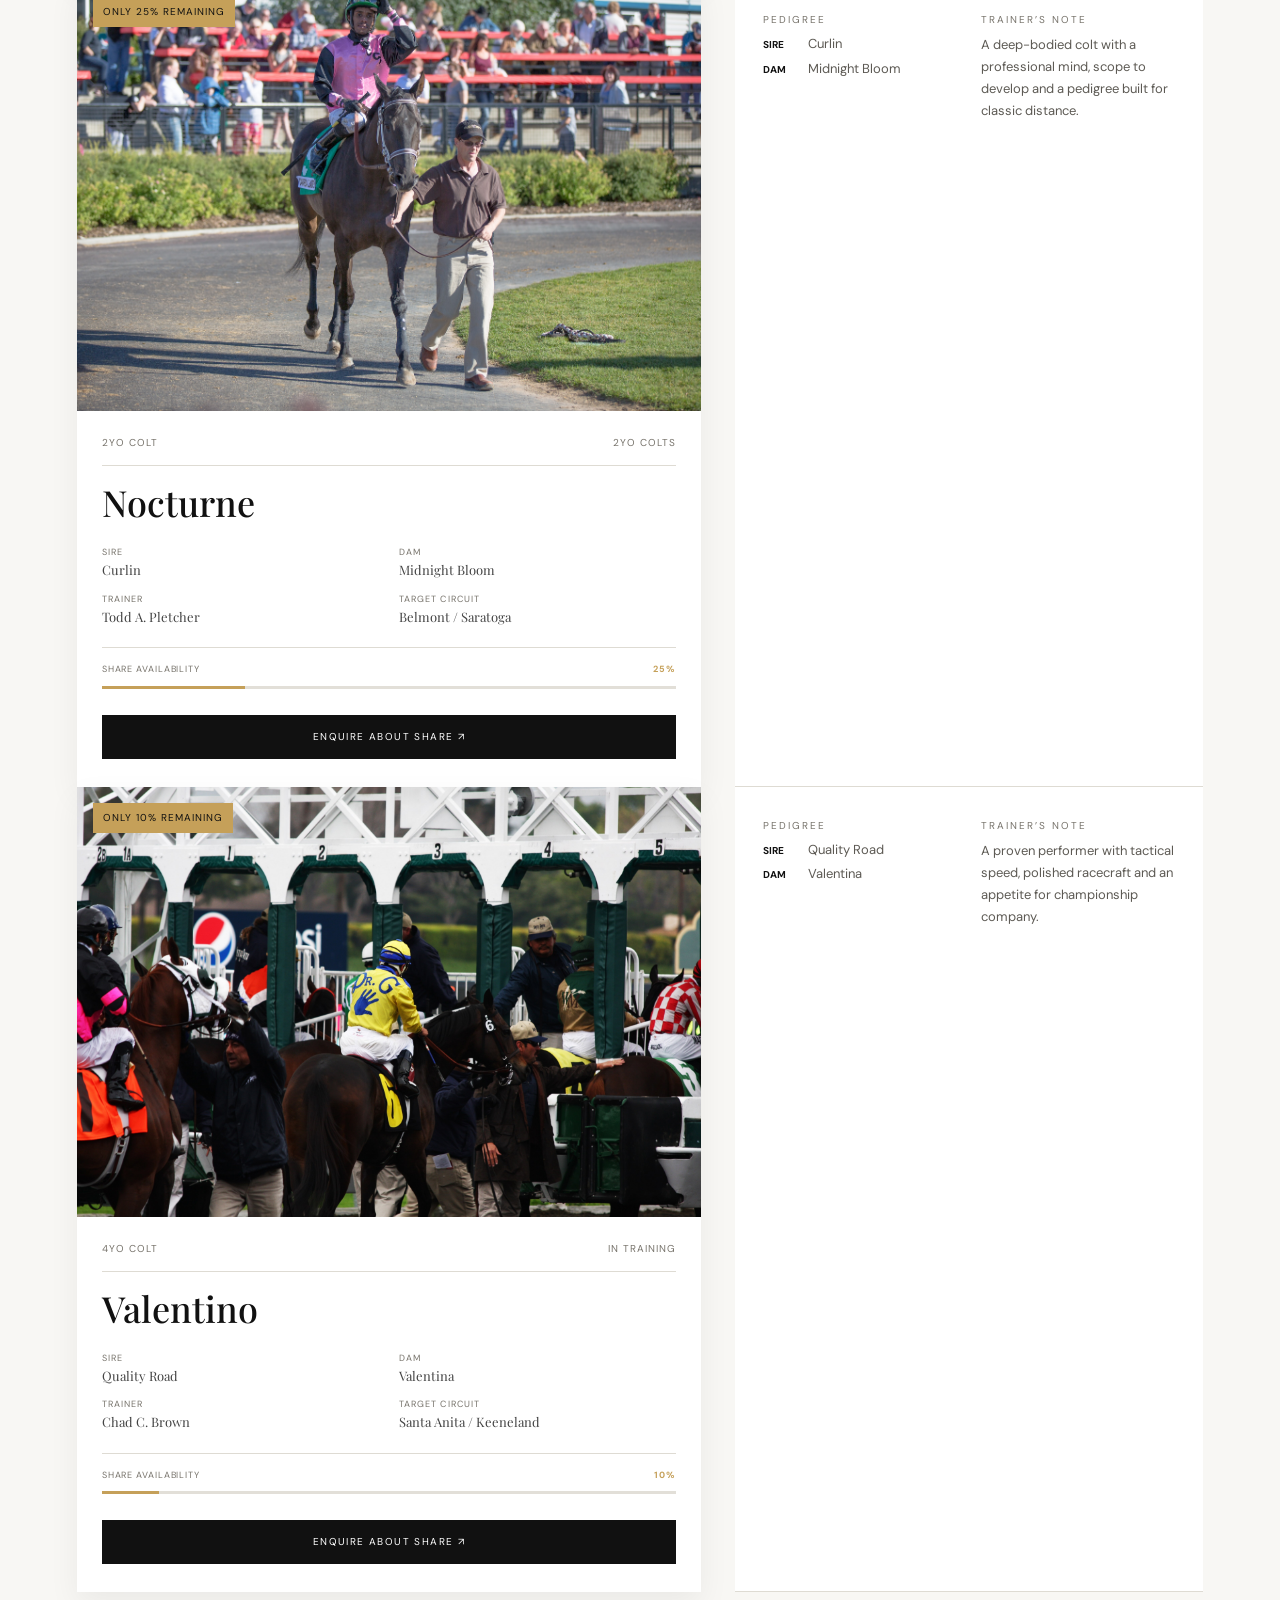
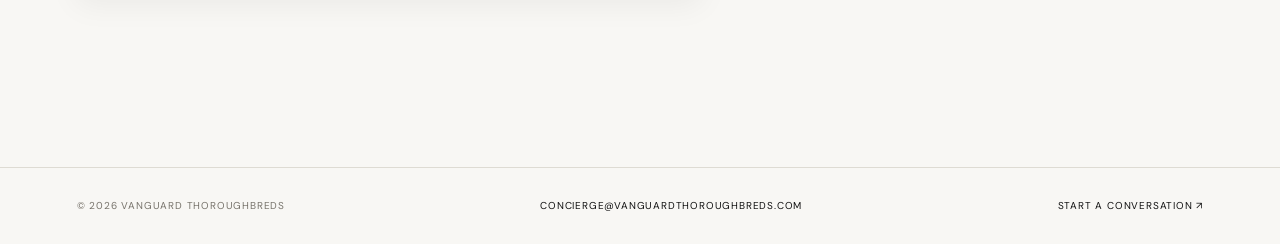
==== commit a66e28b5: "Elevate syndicate brand and presentation Co-authored-by: Copilot <223556219+Copilot@users.noreply.gi" ====
--- a/about.html
+++ b/about.html
@@ -1,11 +1,11 @@
 <!doctype html>
 <html lang="en">
-<head><meta charset="utf-8"><meta name="viewport" content="width=device-width, initial-scale=1"><title>About & Upcoming Horses — Maison Thoroughbred</title><meta name="description" content="Discover Maison Thoroughbred's heritage, bloodstock philosophy and upcoming horses."><link rel="preconnect" href="https://fonts.googleapis.com"><link rel="preconnect" href="https://fonts.gstatic.com" crossorigin><link href="https://fonts.googleapis.com/css2?family=DM+Sans:wght@400;500;600&family=Playfair+Display:ital,wght@0,500;1,500&display=swap" rel="stylesheet"><link rel="stylesheet" href="styles.css"></head>
+<head><meta charset="utf-8"><meta name="viewport" content="width=device-width, initial-scale=1"><title>About & Upcoming Horses — Vanguard Thoroughbreds</title><meta name="description" content="Discover Vanguard Thoroughbreds' heritage, bloodstock philosophy and upcoming horses."><link rel="preconnect" href="https://fonts.googleapis.com"><link rel="preconnect" href="https://fonts.gstatic.com" crossorigin><link href="https://fonts.googleapis.com/css2?family=DM+Sans:wght@400;500;600&family=Playfair+Display:ital,wght@0,500;1,500&display=swap" rel="stylesheet"><link rel="stylesheet" href="styles.css"><link rel="stylesheet" href="styles-enhancements.css"></head>
 <body data-page="about">
-<nav class="nav"><a class="logo" href="index.html"><span class="logo-mark"><span>✦</span></span><span data-brand>Maison Thoroughbred</span></a><div class="nav-links"><a href="index.html">Home</a><a href="about.html">About & Horses</a><a href="contact.html">Contact</a><a class="button" href="contact.html">Enquire to join</a></div></nav>
+<nav class="nav"><a class="logo" href="index.html"><span class="logo-mark"><span>✦</span></span><span data-brand>Vanguard Thoroughbreds</span></a><div class="nav-links"><a href="index.html">Home</a><a href="about.html">About & Horses</a><a href="contact.html">Contact</a><a class="button" href="contact.html">Enquire to join</a></div></nav>
 <main><header class="page-head"><p class="eyebrow" data-about-eyebrow></p><h1 data-about-headline></h1></header>
 <section class="story"><div class="story-image"><img data-story-image alt="Thoroughbred horse in a paddock" loading="eager"></div><div class="story-copy"><h2 data-story-title></h2><p data-story-body></p></div></section>
 <section class="mission"><p class="eyebrow">Our mission</p><p data-mission></p></section>
 <section class="philosophy"><h2>The selection<br><em>philosophy.</em></h2><ul data-philosophy></ul></section>
-<section class="horses"><div class="section-heading"><div><p class="eyebrow">Bloodstock / 2026 season</p><h2>Upcoming <em>horses.</em></h2></div><p class="eyebrow">Selected with intention</p></div><div class="filter-tabs"><button class="active" data-filter="All">All horses</button><button data-filter="2YO Colts">2YO colts</button><button data-filter="Fillies">Fillies</button><button data-filter="In Training">In training</button></div><div class="horse-showcase" data-horse-grid></div></section>
-</main><footer class="footer"><span>© 2026 <span data-brand>Maison Thoroughbred</span></span><a data-email></a><span><a href="contact.html">Start a conversation ↗</a></span></footer><script src="site-content.js"></script></body></html>
+<section class="horses"><div class="section-heading"><div><p class="eyebrow">Bloodstock / 2026 season</p><h2>Current 2026<br><em>Bloodstock Offerings.</em></h2></div><p class="eyebrow">Vetted for the American circuit</p></div><div class="filter-tabs"><button class="active" data-filter="All">All offerings</button><button data-filter="2YO Colts">2YO colts</button><button data-filter="Fillies">Fillies</button><button data-filter="In Training">In training</button></div><div class="horse-showcase" data-horse-grid></div></section>
+</main><footer class="footer"><span>© 2026 <span data-brand>Vanguard Thoroughbreds</span></span><a data-email></a><span><a href="contact.html">Start a conversation ↗</a></span></footer><script src="site-content.js"></script></body></html>
--- a/styles-enhancements.css
+++ b/styles-enhancements.css
@@ -0,0 +1,28 @@
+.estimator-box{display:grid;grid-template-columns:.75fr 1.25fr;border:1px solid var(--line);background:var(--white)}
+.share-options{padding:42px;border-right:1px solid var(--line)}
+.share-options .eyebrow{margin-bottom:20px}
+.share-option{display:flex;align-items:center;justify-content:space-between;width:100%;margin-bottom:10px;padding:15px 17px;border:1px solid var(--line);background:transparent;cursor:pointer;font:500 19px var(--serif);text-align:left}
+.share-option span{color:var(--muted);font:10px var(--sans);letter-spacing:.1em;text-transform:uppercase}
+.share-option.active,.share-option:hover{border-color:var(--gold);background:var(--gold)}
+.estimate-results{display:grid;grid-template-columns:repeat(3,1fr);align-items:center;gap:25px;padding:42px}
+.estimate-results div{display:flex;flex-direction:column;gap:12px}
+.estimate-results span{color:var(--muted);font-size:10px;letter-spacing:.1em;text-transform:uppercase}
+.estimate-results strong{font:500 clamp(24px,2.4vw,36px) var(--serif)}
+.dark-section{color:var(--white);background:var(--charcoal)}
+.dark-section .eyebrow{color:#9e9a92}
+.dark-section .editorial-cards{background:#393838}
+.dark-section .editorial-card{background:var(--charcoal)}
+.dark-section .editorial-card p{color:#bcbab5}
+.hero-media{border:1px solid var(--gold);box-shadow:14px 14px 0 rgba(197,160,89,.18)}
+.live-stat{position:absolute;z-index:2;top:24px;right:24px;padding:13px 15px;border:1px solid rgba(255,255,255,.55);color:var(--white);background:rgba(17,17,17,.75);font-size:9px;letter-spacing:.16em;line-height:1.55;text-align:right;text-transform:uppercase;backdrop-filter:blur(8px)}
+.live-stat b{color:var(--gold);font-weight:500}
+.horse-card{background:var(--white);box-shadow:0 12px 30px rgba(17,17,17,.06)}
+.horse-card-body{padding:24px 25px 28px}
+.horse-topline{padding-bottom:14px;border-bottom:1px solid var(--line)}
+.pedigree-grid{display:grid;grid-template-columns:1fr 1fr;gap:14px 20px;margin:20px 0 22px}
+.pedigree-grid span{display:flex;flex-direction:column;gap:3px;color:#444;font:13px/1.35 var(--serif)}
+.pedigree-grid b{color:var(--muted);font:9px var(--sans);letter-spacing:.12em;text-transform:uppercase}
+.card-button{width:100%;margin-top:5px;text-align:center}
+.horse-detail{background:var(--white);padding:25px 28px 45px}
+@media(max-width:760px){.estimator-box{display:block}.share-options{border-right:0;border-bottom:1px solid var(--line);padding:30px 25px}.estimate-results{grid-template-columns:1fr;padding:30px 25px}}
+@media(max-width:760px){.hero-media{box-shadow:8px 8px 0 rgba(197,160,89,.18)}.live-stat{top:15px;right:15px;font-size:8px}.horse-card-body{padding:22px 20px 25px}.pedigree-grid{gap:12px 15px}}
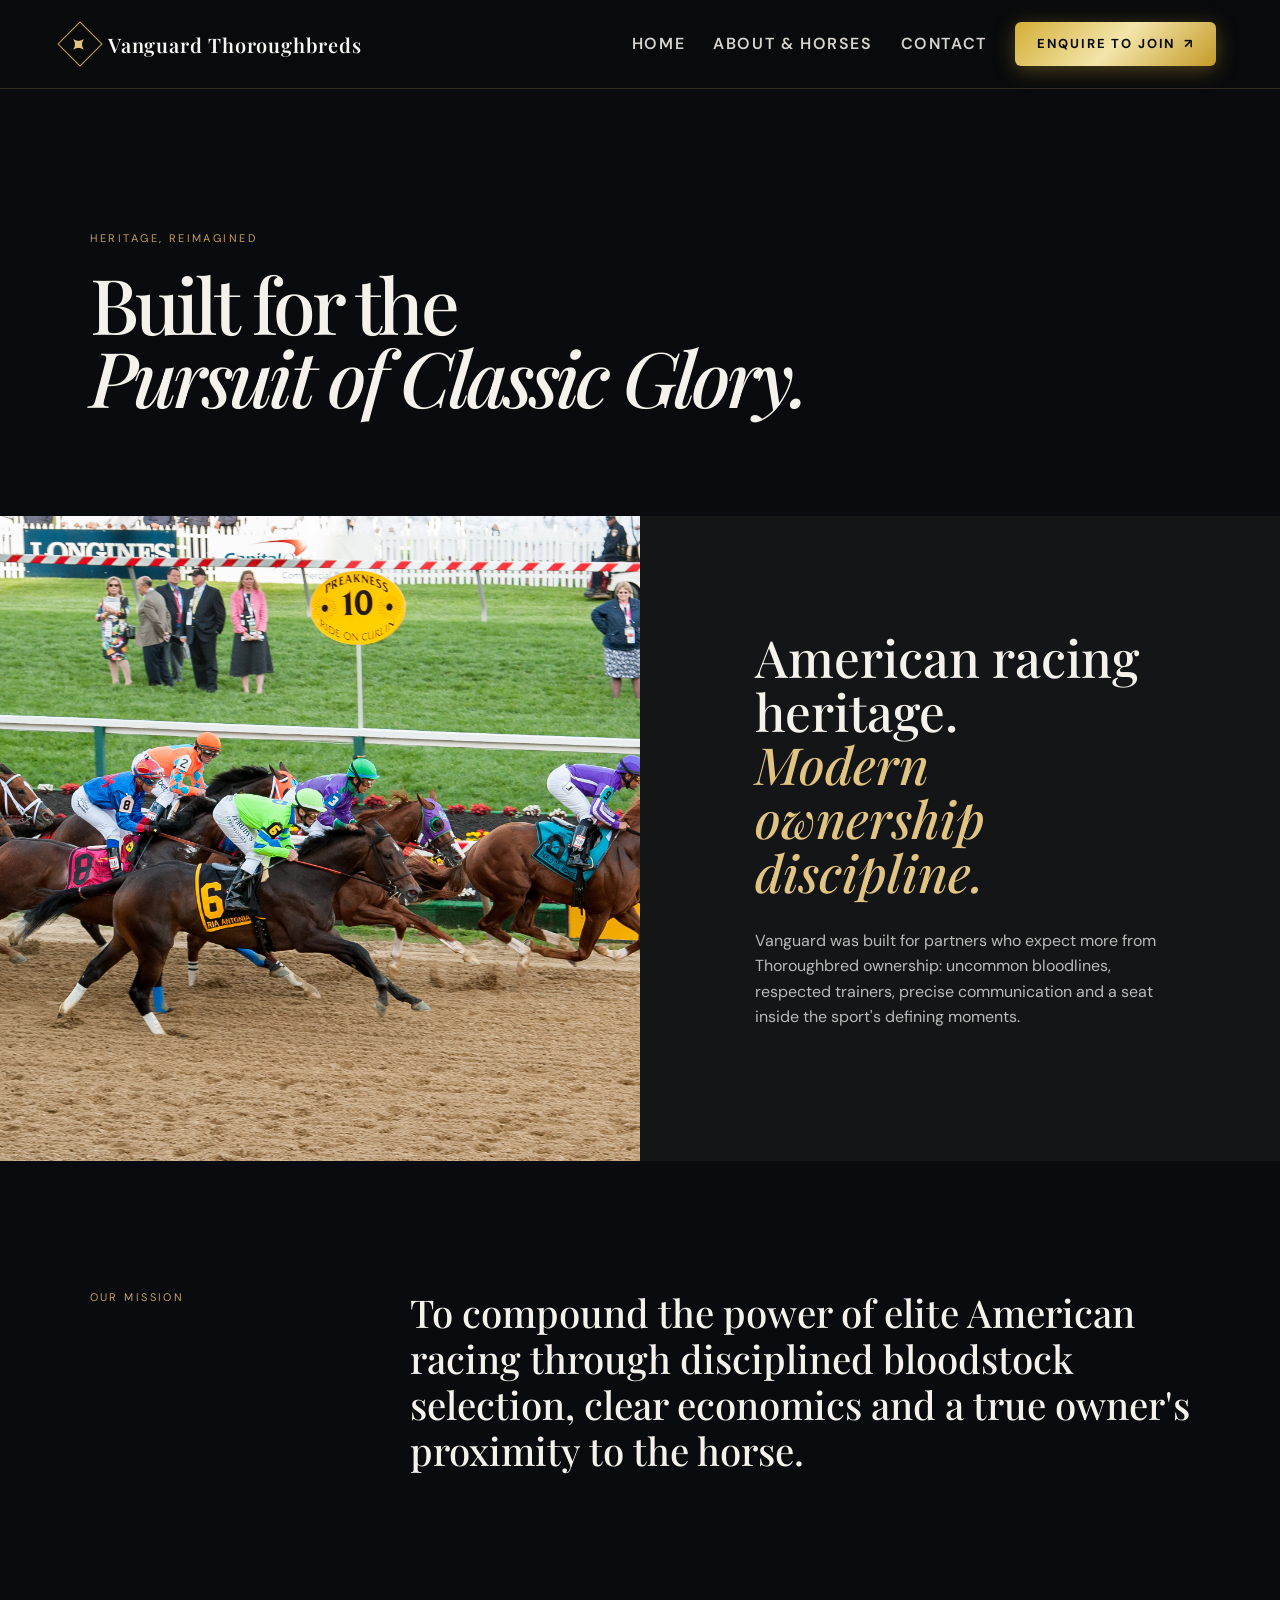
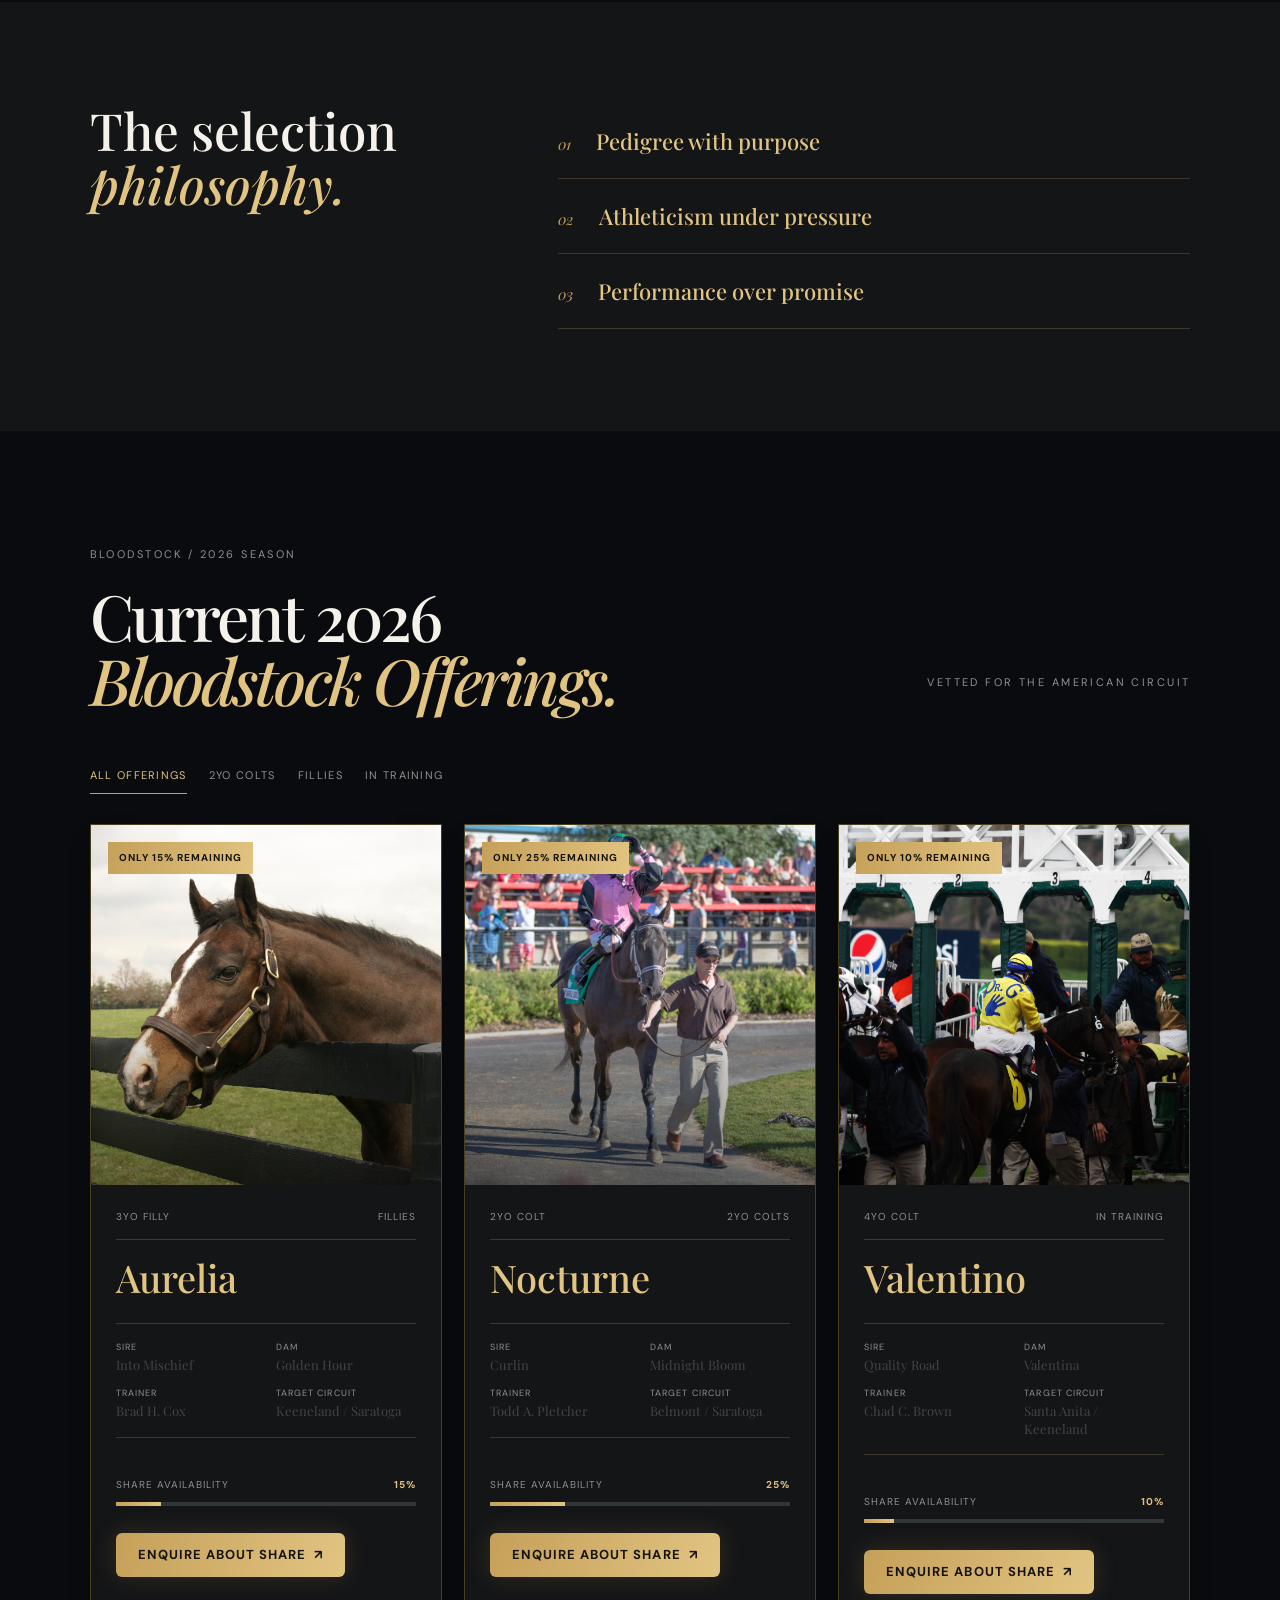
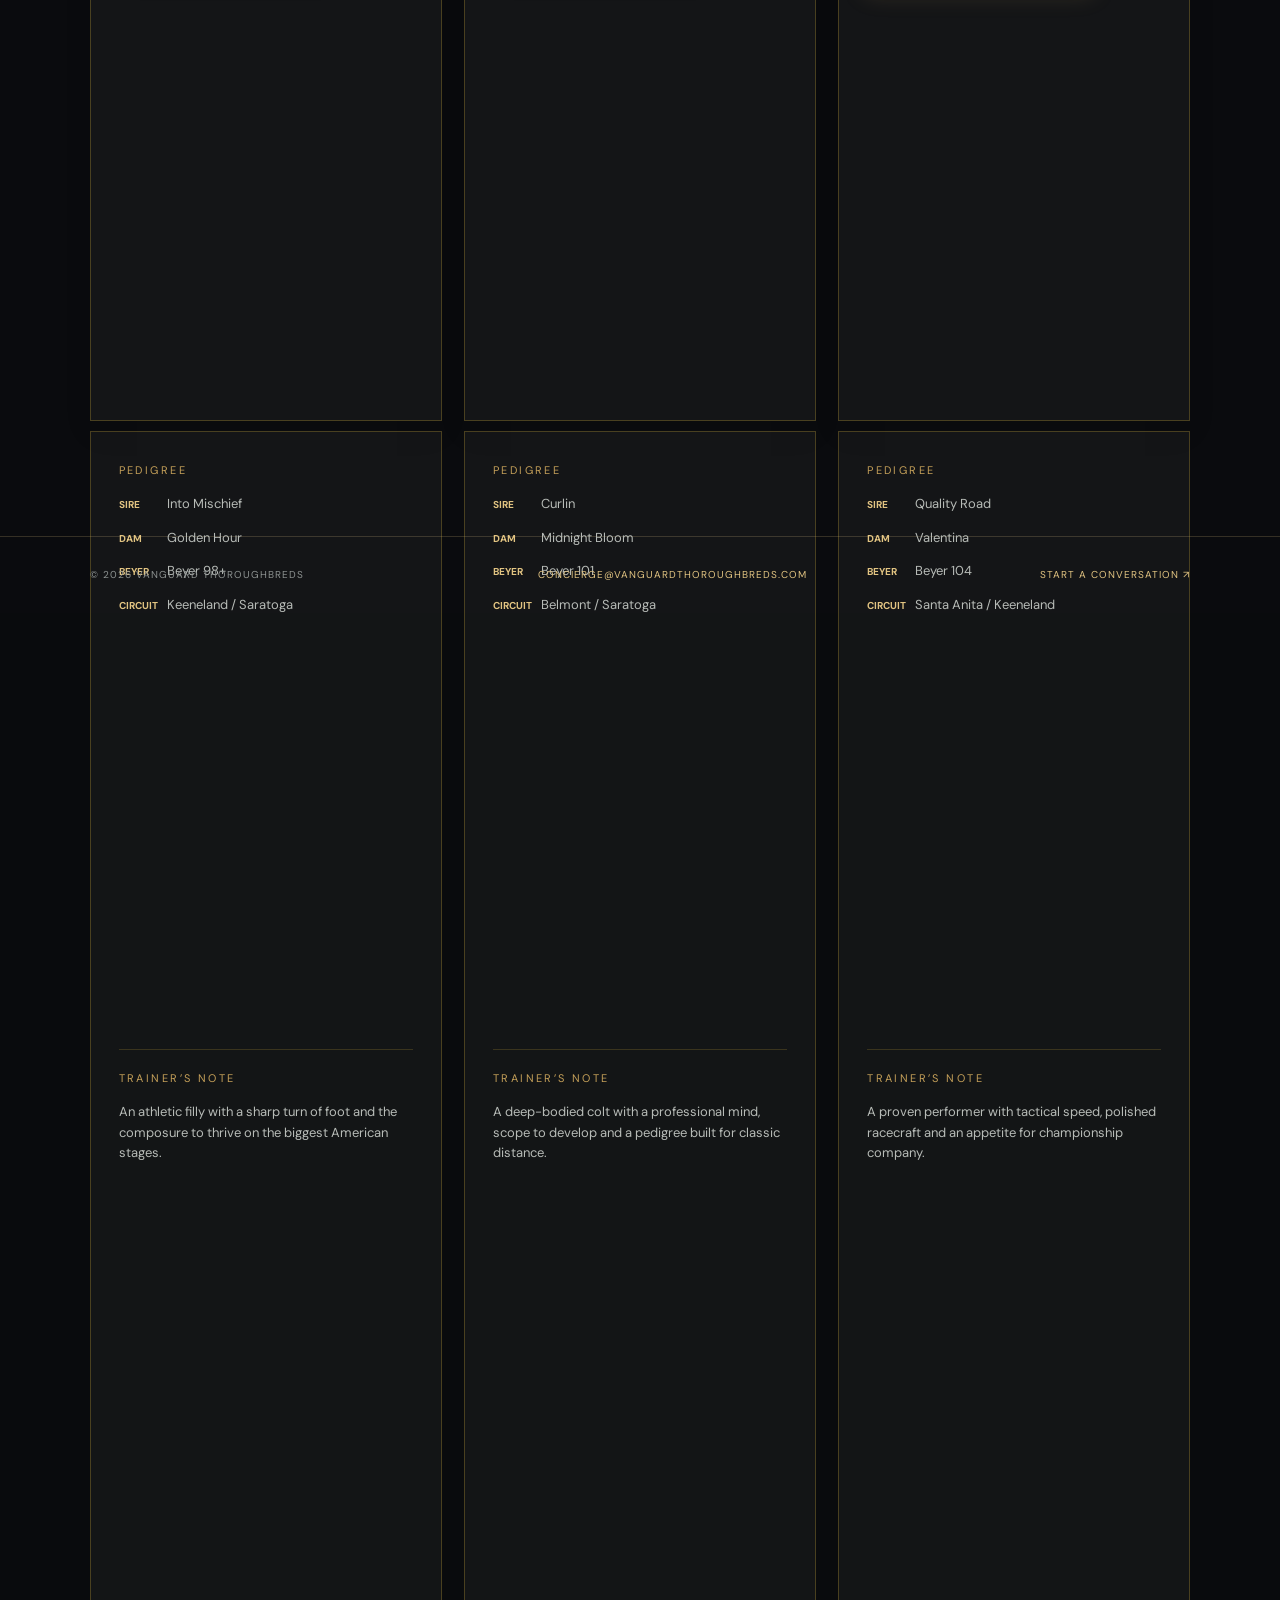
==== commit cb5bcb25: "3D 24K metallic gold horse, zero intro pause, exact navbar CTA size, and 4K about image" ====
--- a/about.html
+++ b/about.html
@@ -2,7 +2,7 @@
 <html lang="en">
 <head><meta charset="utf-8"><meta name="viewport" content="width=device-width, initial-scale=1"><title>About & Upcoming Horses — Vanguard Thoroughbreds</title><meta name="description" content="Discover Vanguard Thoroughbreds' heritage, bloodstock philosophy and upcoming horses."><link rel="preconnect" href="https://fonts.googleapis.com"><link rel="preconnect" href="https://fonts.gstatic.com" crossorigin><link href="https://fonts.googleapis.com/css2?family=DM+Sans:wght@400;500;600&family=Playfair+Display:ital,wght@0,500;1,500&display=swap" rel="stylesheet"><link rel="stylesheet" href="styles.css"><link rel="stylesheet" href="styles-enhancements.css"></head>
 <body data-page="about">
-<nav class="nav"><a class="logo" href="index.html"><span class="logo-mark"><span>✦</span></span><span data-brand>Vanguard Thoroughbreds</span></a><div class="nav-links"><a href="index.html">Home</a><a href="about.html">About & Horses</a><a href="contact.html">Contact</a><a class="button" href="contact.html">Enquire to join</a></div></nav>
+<nav class="nav"><a class="logo" href="index.html"><span class="logo-mark"><span>✦</span></span><span data-brand>Vanguard Thoroughbreds</span></a><div class="nav-links"><a href="index.html">Home</a><a href="about.html">About & Horses</a><a href="contact.html">Contact</a><a class="button" href="contact.html">Enquire to Join <span>↗</span></a></div></nav>
 <main><header class="page-head"><p class="eyebrow" data-about-eyebrow></p><h1 data-about-headline></h1></header>
 <section class="story"><div class="story-image"><img data-story-image alt="Thoroughbred horse in a paddock" loading="eager"></div><div class="story-copy"><h2 data-story-title></h2><p data-story-body></p></div></section>
 <section class="mission"><p class="eyebrow">Our mission</p><p data-mission></p></section>
--- a/styles.css
+++ b/styles.css
@@ -1,3 +1,140 @@
-:root{--charcoal:#111;--white:#fff;--warm-white:#f8f7f4;--gold:#c5a059;--muted:#77736b;--line:#dedbd3;--serif:"Playfair Display",Georgia,serif;--sans:"DM Sans",Arial,sans-serif}
-*{box-sizing:border-box}html{scroll-behavior:smooth}body{margin:0;color:var(--charcoal);background:var(--warm-white);font:400 15px/1.6 var(--sans)}img{display:block;max-width:100%}a{color:inherit;text-decoration:none}a,button,input,select{ -webkit-tap-highlight-color:transparent}.nav{position:sticky;top:0;z-index:20;display:flex;align-items:center;justify-content:space-between;min-height:84px;padding:0 clamp(24px,6vw,100px);background:rgba(248,247,244,.9);border-bottom:1px solid rgba(17,17,17,.08);backdrop-filter:blur(18px)}.logo{display:flex;align-items:center;gap:10px;font-size:12px;font-weight:600;letter-spacing:.18em;text-transform:uppercase}.logo-mark{display:grid;place-items:center;width:25px;height:25px;border:1px solid var(--gold);color:var(--gold);font:italic 16px var(--serif);transform:rotate(45deg)}.logo-mark span{transform:rotate(-45deg)}.nav-links{display:flex;align-items:center;gap:28px;font-size:10px;letter-spacing:.13em;text-transform:uppercase}.nav-links a:not(.button):hover,.text-link:hover,.arrow-link:hover{color:var(--gold)}.button{display:inline-block;padding:13px 20px;border:1px solid var(--gold);color:var(--charcoal);font-size:10px;letter-spacing:.14em;text-transform:uppercase;transition:.25s}.button:hover{background:var(--gold)}.button.dark,.button.gold{border-color:var(--charcoal);background:var(--charcoal);color:var(--white)}.button.gold{border-color:var(--gold);background:var(--gold);color:var(--charcoal)}.eyebrow{margin:0 0 22px;color:var(--muted);font-size:10px;letter-spacing:.2em;line-height:1.4;text-transform:uppercase}h1,h2,h3,p{margin-top:0}h1,h2,h3{font-weight:500}em{color:var(--gold);font-style:italic}.hero{display:grid;grid-template-columns:minmax(0,.82fr) minmax(0,1.18fr);min-height:calc(100vh - 84px);padding:clamp(64px,7vw,120px) clamp(24px,6vw,100px);gap:clamp(38px,6vw,100px);align-items:center}.hero-copy{max-width:570px}.status-pill{display:inline-flex;align-items:center;gap:9px;padding:8px 13px;border:1px solid rgba(197,160,89,.55);color:#7a6231;background:rgba(197,160,89,.08);font-size:10px;letter-spacing:.12em;text-transform:uppercase}.status-pill:before{width:6px;height:6px;border-radius:50%;background:#79a373;content:""}.hero h1,.page-head h1,.contact-copy h1{margin:27px 0 30px;font:500 clamp(54px,7vw,108px)/.95 var(--serif);letter-spacing:-.055em}.intro{max-width:470px;margin-bottom:35px;color:#494741;font-size:17px;line-height:1.75}.hero-actions{display:flex;align-items:center;gap:20px}.arrow-link,.text-link{font-size:10px;letter-spacing:.14em;text-transform:uppercase}.arrow-link span,.text-link span{margin-left:8px;color:var(--gold);font-size:17px}.hero-media{position:relative;height:min(75vh,720px);overflow:hidden;background:#6c6258}.hero-media img,.story-image img,.contact-hero img,.horse-image-wrap img{width:100%;height:100%;object-fit:cover}.hero-media img{object-position:center}.hero-media:after{position:absolute;inset:0;background:linear-gradient(180deg,transparent 58%,rgba(0,0,0,.4));content:""}.media-caption{position:absolute;z-index:1;right:18px;bottom:18px;left:18px;display:flex;justify-content:space-between;color:var(--white);font-size:10px;letter-spacing:.14em;text-transform:uppercase}.metrics{display:grid;grid-template-columns:repeat(4,1fr);padding:0 6vw;background:var(--charcoal);color:var(--white)}.metric{display:flex;flex-direction:column;gap:7px;padding:31px 25px;border-right:1px solid #393838}.metric:first-child{padding-left:0}.metric:last-child{border:0}.metric strong{color:var(--gold);font:500 27px var(--serif)}.metric span{color:#bab8b2;font-size:10px;letter-spacing:.1em;text-transform:uppercase}.value{display:grid;grid-template-columns:1fr 1fr;gap:10vw;padding:clamp(90px,13vw,200px) clamp(35px,14vw,240px);color:var(--white);background:var(--charcoal)}.value h2,.section-heading h2,.story-copy h2{margin:0;font:500 clamp(36px,4.2vw,66px)/1.07 var(--serif);letter-spacing:-.045em}.value p{align-self:end;max-width:435px;margin:0;color:#bcbab5;font-size:16px}.section{padding:clamp(90px,10vw,160px) clamp(24px,6vw,100px)}.section-heading{display:flex;justify-content:space-between;align-items:flex-end;gap:30px;margin-bottom:58px}.section-heading h2{max-width:590px}.horse-grid-preview{display:grid;grid-template-columns:repeat(3,1fr);gap:25px}.horse-card{min-width:0}.horse-image-wrap{position:relative;height:430px;overflow:hidden;background:#d7d2ca}.horse-image-wrap img{transition:transform .6s}.horse-card:hover .horse-image-wrap img{transform:scale(1.05)}.availability{position:absolute;top:16px;left:16px;padding:7px 10px;background:var(--gold);font-size:10px;letter-spacing:.1em;text-transform:uppercase}.horse-card-body{padding:22px 4px}.horse-topline,.share-row{display:flex;justify-content:space-between;gap:10px;color:var(--muted);font-size:10px;letter-spacing:.1em;text-transform:uppercase}.horse-card h3{margin:12px 0 2px;font:500 36px var(--serif)}.pedigree{margin:0;color:#504e49}.trainer{margin:14px 0 20px;color:#87837a;font-size:12px}.trainer strong{color:var(--charcoal);font-weight:500}.share-row{padding-top:14px;border-top:1px solid var(--line);font-size:9px}.share-row strong{color:var(--gold)}.progress{height:3px;margin:9px 0 21px;background:#e2dfd8}.progress span{display:block;height:100%;background:var(--gold)}.editorial-cards{display:grid;grid-template-columns:repeat(3,1fr);gap:1px;background:var(--line)}.editorial-card{min-height:290px;padding:35px;background:var(--warm-white)}.card-number{color:var(--gold);font:italic 20px var(--serif)}.editorial-card h3{margin:60px 0 12px;font:500 23px var(--serif)}.editorial-card p{max-width:270px;color:#6b6862}.card-rule{display:block;width:40px;height:1px;margin-top:30px;background:var(--gold)}.testimonials{display:grid;grid-template-columns:1fr 1fr;gap:1px;background:var(--line)}blockquote{margin:0;padding:55px 45px;background:var(--white)}blockquote p{max-width:450px;font:500 clamp(23px,2.2vw,32px)/1.25 var(--serif)}blockquote cite{color:var(--muted);font-size:11px;font-style:normal;letter-spacing:.1em;text-transform:uppercase}.cta{display:flex;align-items:center;justify-content:space-between;gap:30px;margin:0 6vw 8vw;padding:clamp(55px,7vw,110px) clamp(40px,8vw,140px);color:var(--white);background:var(--charcoal)}.cta h2{max-width:620px;margin:0;font:500 clamp(37px,4vw,63px)/1.04 var(--serif);letter-spacing:-.04em}.page-head{max-width:1100px;padding:clamp(100px,11vw,175px) clamp(24px,6vw,100px) clamp(75px,8vw,125px)}.page-head h1{margin:0}.story{display:grid;grid-template-columns:1fr 1fr;min-height:620px;color:var(--white);background:var(--charcoal)}.story-image{min-height:570px}.story-copy{align-self:center;padding:clamp(60px,10vw,160px) clamp(40px,9vw,150px)}.story-copy h2{margin-bottom:30px}.story-copy p{max-width:440px;margin:0;color:#bbb9b3;font-size:16px}.mission{display:flex;justify-content:space-between;gap:80px;padding:clamp(90px,10vw,160px) clamp(24px,6vw,100px)}.mission>p:last-child{max-width:760px;margin:0;font:500 clamp(28px,3vw,47px)/1.2 var(--serif)}.philosophy{display:grid;grid-template-columns:.7fr 1.3fr;gap:10vw;align-items:start;padding:clamp(75px,8vw,125px) clamp(24px,6vw,100px);background:#ece9e2}.philosophy h2{margin:0;font:500 clamp(35px,4vw,57px)/1.08 var(--serif)}.philosophy ul{list-style:none;margin:0;padding:0}.philosophy li{display:flex;align-items:center;gap:28px;padding:23px 0;border-bottom:1px solid #d5d0c6;font:500 22px var(--serif)}.philosophy li span{color:var(--gold);font:italic 16px var(--serif)}.horses{padding:clamp(80px,9vw,145px) clamp(24px,6vw,100px)}.filter-tabs{display:flex;gap:24px;margin-top:32px}.filter-tabs button{padding:0 0 8px;border:0;border-bottom:1px solid transparent;background:transparent;color:var(--muted);cursor:pointer;font:10px var(--sans);letter-spacing:.14em;text-transform:uppercase}.filter-tabs button.active,.filter-tabs button:hover{border-color:var(--gold);color:var(--charcoal)}.horse-showcase{display:grid;grid-template-columns:minmax(0,1fr) minmax(260px,.75fr);gap:0 34px;margin-bottom:60px}.horse-detail{display:grid;grid-template-columns:1fr 1fr;gap:24px;padding:25px 0 45px;border-bottom:1px solid var(--line)}.horse-detail .eyebrow{margin-bottom:12px}.horse-detail p{margin:4px 0;color:#5d5a54;font-size:13px}.horse-detail strong{display:inline-block;width:45px;color:var(--charcoal);font-size:10px;text-transform:uppercase}.horse-detail>div:last-child p{line-height:1.7}.horse-showcase .horse-card{grid-column:1}.horse-showcase .horse-detail{grid-column:2;grid-row:auto}.contact-layout{display:grid;grid-template-columns:minmax(250px,.8fr) minmax(360px,1.2fr);gap:clamp(60px,10vw,170px);max-width:1440px;margin:auto;padding:clamp(85px,10vw,160px) clamp(24px,12vw,190px) clamp(100px,12vw,190px)}.contact-copy h1{margin:27px 0 30px}.contact-copy>p{max-width:340px;color:#68655f;font-size:16px}.contact-details{margin-top:62px;font-size:12px}.contact-details p{margin:15px 0}.contact-details span{display:block;margin-bottom:3px;color:#89857d;font-size:10px;letter-spacing:.15em;text-transform:uppercase}.contact-hero{height:200px;margin-top:60px;overflow:hidden}.form-card{padding:clamp(35px,5vw,75px);background:var(--white);box-shadow:0 25px 70px rgba(17,17,17,.07)}.form-card h2{margin:0 0 34px;font:500 32px var(--serif)}.form-grid{display:grid;grid-template-columns:1fr 1fr;gap:24px}.field{margin-bottom:24px}.field label{display:block;margin-bottom:9px;font-size:10px;letter-spacing:.15em;text-transform:uppercase}.field input,.field select{width:100%;padding:12px 0;border:0;border-bottom:1px solid #ccc9c2;border-radius:0;outline:0;background:transparent;font:inherit}.field input:focus,.field select:focus{border-color:var(--gold)}.submit{width:100%;margin-top:10px;padding:17px;border:0;color:var(--white);background:var(--charcoal);cursor:pointer;font:inherit;font-size:10px;letter-spacing:.15em;text-transform:uppercase}.submit:hover{color:var(--charcoal);background:var(--gold)}.status{min-height:20px;margin:20px 0 0;font-size:12px}.status.error{color:#a64444}.status.success{color:#31724e}.fine-print{margin-top:20px;color:#999;font-size:11px}.faq{margin-top:60px}.faq h2{margin-bottom:22px;font:500 29px var(--serif)}details{border-top:1px solid var(--line)}details:last-child{border-bottom:1px solid var(--line)}summary{display:flex;justify-content:space-between;padding:18px 0;cursor:pointer;font:500 16px var(--serif);list-style:none}summary::-webkit-details-marker{display:none}summary span{color:var(--gold);font:20px var(--sans)}details p{max-width:420px;color:var(--muted);font-size:13px}.footer{display:flex;justify-content:space-between;gap:20px;padding:30px clamp(24px,6vw,100px);border-top:1px solid var(--line);color:#77736b;font-size:10px;letter-spacing:.08em;text-transform:uppercase}.footer a{color:var(--charcoal)}
-@media(max-width:760px){.nav{min-height:70px;padding:0 5vw}.logo{font-size:10px}.nav-links a:not(.button){display:none}.nav-links{gap:0}.hero{display:block;min-height:auto;padding:18vw 5vw 12vw}.hero-copy{margin-bottom:48px}.hero h1,.page-head h1,.contact-copy h1{font-size:58px}.hero-actions{align-items:flex-start;flex-direction:column}.hero-media{height:59vh}.metrics{grid-template-columns:1fr 1fr;padding:0 5vw}.metric,.metric:first-child{padding:24px 12px}.metric:nth-child(2){border-right:0}.metric strong{font-size:23px}.metric span{font-size:8px}.value{display:block;padding:18vw 10vw}.value p{margin-top:30px}.section{padding:18vw 5vw}.section-heading{display:block;margin-bottom:40px}.section-heading .eyebrow{margin-top:28px}.horse-grid-preview,.editorial-cards,.testimonials{display:block}.horse-card{margin-bottom:50px}.horse-image-wrap{height:420px}.editorial-card{min-height:0;padding:32px 0;border-bottom:1px solid var(--line)}.editorial-card h3{margin-top:25px}.editorial-card:last-child{border-bottom:0}blockquote{padding:40px 25px;margin-bottom:1px}.cta{display:block;margin:0 5vw 12vw;padding:12vw 9vw}.cta .button{margin-top:30px}.page-head{padding:18vw 5vw 15vw}.story{display:block}.story-image{min-height:440px}.story-copy{padding:15vw 10vw}.mission{display:block;padding:18vw 5vw}.mission>p:last-child{margin-top:28px}.philosophy{display:block;padding:18vw 5vw}.philosophy ul{margin-top:35px}.philosophy li{font-size:19px}.horses{padding:14vw 5vw}.filter-tabs{flex-wrap:wrap;gap:15px 20px}.horse-showcase{display:block;margin-bottom:50px}.horse-detail{display:block;padding-bottom:35px}.horse-detail>div:last-child{margin-top:25px}.contact-layout{display:block;padding:18vw 5vw}.contact-details{margin:45px 0 0}.contact-hero{height:210px;margin:45px 0 60px}.form-card{padding:10vw 8vw}.form-grid{display:block}.faq{margin-top:55px}.footer{display:block;padding:25px 5vw}.footer span,.footer a{display:block;margin-top:10px}}
+@import url("https://fonts.googleapis.com/css2?family=DM+Sans:wght@400;500;600;700&family=Playfair+Display:ital,wght@0,500;0,600;1,500&display=swap");
+
+:root {
+  --obsidian: #090b0d;
+  --charcoal: #111518;
+  --panel: #151a1d;
+  --warm-white: #f4f1eb;
+  --paper: #e8e4dc;
+  --gold: #c9a45c;
+  --champagne: #e2c482;
+  --muted: #8d9291;
+  --line: rgba(226, 196, 130, .2);
+  --serif: "Playfair Display", Georgia, serif;
+  --sans: "DM Sans", Arial, sans-serif;
+}
+
+* { box-sizing: border-box; }
+html { background: var(--obsidian); scroll-behavior: smooth; }
+body { margin: 0; color: var(--warm-white); background: var(--obsidian); font: 400 15px/1.6 var(--sans); }
+body.intro-active { overflow: hidden; }
+img { display: block; max-width: 100%; }
+a { color: inherit; text-decoration: none; }
+button, input, select { font: inherit; }
+button { cursor: pointer; }
+
+.site-nav {
+  position: sticky; top: 0; z-index: 20; height: 88px; padding: 0 clamp(25px, 5vw, 88px);
+  display: flex; align-items: center; justify-content: space-between;
+  background: rgba(9, 11, 13, .86); border-bottom: 1px solid rgba(226, 196, 130, .16);
+  backdrop-filter: blur(20px);
+}
+.brand-lockup { display: flex; align-items: center; gap: 14px; }
+.crest { position: relative; display: grid; place-items: center; width: 35px; height: 35px; color: var(--champagne); border: 1px solid var(--gold); transform: rotate(45deg); }
+.crest::before { position: absolute; width: 20px; height: 20px; border: 1px solid var(--gold); content: ""; }
+.crest-mark { transform: rotate(-45deg); font: italic 19px var(--serif); }
+.brand-name { color: var(--warm-white); font: 600 20px/1 var(--serif); letter-spacing: .04em; }
+.nav-links { display: flex; align-items: center; gap: clamp(20px, 2.5vw, 45px); }
+.nav-links a:not(.nav-cta) { position: relative; padding: 32px 0; color: #d7d4ce; font-size: 16px; font-weight: 600; letter-spacing: .14em; text-transform: uppercase; }
+.nav-links a:not(.nav-cta)::after { position: absolute; right: 0; bottom: 21px; left: 0; height: 2px; background: var(--gold); transform: scaleX(0); transform-origin: right; transition: transform .3s ease; content: ""; }
+.nav-links a:not(.nav-cta):hover::after, .nav-links a.active::after { transform: scaleX(1); transform-origin: left; }
+.nav-links a.active { color: var(--champagne); }
+.nav-cta, .button { display: inline-flex; align-items: center; justify-content: center; gap: 8px; height: 44px !important; max-height: 44px !important; min-height: 44px !important; padding: 0 22px !important; border: 0; border-radius: 6px !important; width: auto !important; align-self: center !important; color: #15130f; background: linear-gradient(110deg, var(--gold), var(--champagne)); box-shadow: 0 0 24px rgba(201, 164, 92, .18); font-size: 13px !important; font-weight: 700 !important; line-height: 44px !important; letter-spacing: .08em; text-transform: uppercase; transition: transform .3s ease, box-shadow .3s ease; }
+.nav-cta:hover, .button:hover { box-shadow: 0 8px 32px rgba(201, 164, 92, .32); transform: translateY(-2px); }
+
+#race-intro-overlay { position: fixed; inset: 0; z-index: 100; overflow: hidden; background: radial-gradient(circle at 50% 40%, #24201a, var(--obsidian) 62%); opacity: 1; transform: scale(1); transition: opacity .35s ease-out, transform .35s ease-out, visibility .35s ease-out; }
+#race-intro-overlay.is-done { visibility: hidden; opacity: 0; transform: scale(1.03); pointer-events: none; }
+#race-canvas { position: absolute; inset: 0; width: 100%; height: 100%; }
+.intro-grid { position: absolute; inset: 47% -20% -30%; background: linear-gradient(115deg, transparent 49.5%, rgba(201,164,92,.35) 50%, transparent 50.5%), linear-gradient(75deg, transparent 49.5%, rgba(201,164,92,.22) 50%, transparent 50.5%); background-size: 150px 100%, 150px 100%; transform: perspective(350px) rotateX(58deg); opacity: .7; }
+.intro-wordmark { position: absolute; top: 50%; left: 50%; color: rgba(226,196,130,.08); font: 600 clamp(50px, 10vw, 160px) var(--serif); letter-spacing: .18em; transform: translate(-50%, -50%); white-space: nowrap; }
+.finish-line { position: absolute; top: 19%; bottom: 16%; left: 72%; width: 2px; background: linear-gradient(transparent, var(--champagne), transparent); box-shadow: 0 0 25px var(--gold); }
+.finish-line span { position: absolute; top: 50%; left: 18px; width: 150px; color: var(--champagne); font-size: 9px; letter-spacing: .22em; line-height: 1.8; transform: translateY(-50%); }
+.race-horse-shell { position: absolute; z-index: 2; top: 50%; left: 0; width: clamp(330px, 42vw, 680px); transform: translate3d(-30vw, -50%, 0); will-change: transform; animation: horseRun 1.85s cubic-bezier(.25,.8,.25,1) .1s forwards; }
+.race-horse-shell::after { position: absolute; inset: 0; background: linear-gradient(110deg, transparent 35%, rgba(255,250,210,.75) 50%, transparent 65%); background-size: 220% 100%; mix-blend-mode: screen; animation: goldSheen 1.1s linear infinite; content: ""; pointer-events: none; }
+.race-horse { display: block; width: 100%; height: auto; filter: drop-shadow(0 0 15px rgba(226,196,130,.8)); }
+.race-horse-trail { position: absolute; z-index: 1; top: 57%; left: 0; width: 48vw; height: 2px; opacity: .8; background: linear-gradient(90deg, transparent, var(--champagne), transparent); filter: blur(2px); transform: translate3d(-100%, 0, 0); animation: trailRun 1.85s cubic-bezier(.25,.8,.25,1) .1s forwards; }
+.intro-telemetry { position: absolute; bottom: 10%; left: 50%; z-index: 3; color: var(--champagne); font-size: 11px; letter-spacing: .2em; transform: translateX(-50%); white-space: nowrap; }
+.intro-label { position: absolute; top: 35px; left: 40px; z-index: 3; color: var(--champagne); font-size: 11px; letter-spacing: .25em; text-transform: uppercase; }
+.intro-button { position: absolute; top: 28px; right: 35px; z-index: 3; padding: 8px 12px; border: 1px solid rgba(226,196,130,.5); color: var(--champagne); background: transparent; font-size: 10px; letter-spacing: .15em; text-transform: uppercase; }
+.intro-button:hover { background: rgba(226,196,130,.12); }
+@keyframes horseRun { to { transform: translate3d(102vw, -50%, 0); } }
+@keyframes trailRun { to { transform: translate3d(102vw, 0, 0); } }
+@keyframes goldSheen { from { background-position: 140% 0; } to { background-position: -40% 0; } }
+
+.hero { position: relative; display: grid; grid-template-columns: minmax(0, .9fr) minmax(0, 1.1fr); min-height: calc(100vh - 88px); padding: clamp(65px, 8vw, 130px) clamp(25px, 7vw, 120px); gap: clamp(40px, 7vw, 120px); align-items: center; background: radial-gradient(circle at 20% 20%, #1b2221, var(--obsidian) 58%); }
+.hero-copy { position: relative; z-index: 2; max-width: 650px; }
+.eyebrow, .section-kicker { margin: 0 0 20px; color: var(--gold); font-size: 11px; letter-spacing: .22em; text-transform: uppercase; }
+.status-pill { display: inline-flex; align-items: center; gap: 10px; padding: 9px 14px; border: 1px solid rgba(226,196,130,.45); color: var(--champagne); background: rgba(201,164,92,.08); font-size: 10px; letter-spacing: .16em; text-transform: uppercase; }
+.status-pill::before { width: 7px; height: 7px; border-radius: 50%; background: #75b36c; box-shadow: 0 0 12px #75b36c; content: ""; }
+.hero h1 { margin: 28px 0 28px; font: 500 clamp(54px, 6vw, 92px)/.95 var(--serif); letter-spacing: -.05em; }
+.hero h1 em, h2 em { color: var(--champagne); font-style: italic; }
+.hero .intro { max-width: 590px; color: #bcc1bf; font-size: 18px; line-height: 1.75; }
+.hero-actions { display: flex; align-items: center; gap: 18px; margin-top: 37px; }
+.outline-button { display: inline-flex; align-items: center; gap: 10px; padding: 13px 22px; border: 1px solid var(--gold); color: var(--champagne); font-size: 13px; font-weight: 600; letter-spacing: .12em; text-transform: uppercase; }
+.outline-button:hover { color: var(--obsidian); background: var(--champagne); }
+.hero-visual { position: relative; min-height: 610px; perspective: 1300px; }
+.hero-frame { position: absolute; inset: 3% 3% 3% 8%; padding: 10px; border: 1px solid var(--gold); background: linear-gradient(135deg, rgba(226,196,130,.35), transparent 28%, transparent 72%, rgba(226,196,130,.25)); box-shadow: 20px 20px 0 rgba(201,164,92,.11), 0 35px 100px rgba(0,0,0,.5); transform: rotateY(-7deg) rotateX(2deg); transform-style: preserve-3d; transition: transform .6s ease; }
+.hero-frame:hover { transform: rotateY(-1deg) rotateX(2deg) translateZ(8px); }
+.hero-frame::before { position: absolute; inset: 20px; border: 1px solid rgba(226,196,130,.45); content: ""; pointer-events: none; }
+.hero-frame img { width: 100%; height: 100%; object-fit: cover; filter: saturate(1.15) contrast(1.05); }
+.glass-card { position: absolute; z-index: 2; padding: 15px 18px; border: 1px solid rgba(226,196,130,.38); color: var(--warm-white); background: rgba(17,21,24,.78); box-shadow: 0 15px 35px rgba(0,0,0,.3); backdrop-filter: blur(16px); }
+.glass-card strong { display: block; color: var(--champagne); font: 500 21px var(--serif); }
+.glass-card span { color: #babcb7; font-size: 9px; letter-spacing: .14em; text-transform: uppercase; }
+.glass-one { top: 15%; right: -3%; }.glass-two { right: 4%; bottom: 20%; }.glass-three { bottom: 7%; left: 3%; }
+
+.metrics { display: grid; grid-template-columns: repeat(4, 1fr); padding: 0 7vw; color: var(--warm-white); background: #0e1214; border-top: 1px solid var(--line); border-bottom: 1px solid var(--line); }
+.metric { display: flex; flex-direction: column; gap: 6px; padding: 28px 23px; border-right: 1px solid var(--line); }
+.metric:first-child { padding-left: 0; }.metric:last-child { border: 0; }.metric strong { color: var(--champagne); font: 500 29px var(--serif); }.metric span { color: var(--muted); font-size: 10px; letter-spacing: .12em; text-transform: uppercase; }
+.section { padding: clamp(90px, 10vw, 165px) clamp(25px, 7vw, 120px); }
+.dark-panel { background: var(--charcoal); }.section-heading { display: flex; justify-content: space-between; align-items: flex-end; gap: 35px; margin-bottom: 55px; }.section-heading h2 { max-width: 710px; margin: 0; font: 500 clamp(40px, 5vw, 72px)/1 var(--serif); letter-spacing: -.045em; }.section-heading p { max-width: 370px; color: var(--muted); }
+.bloodstock-grid { display: grid; grid-template-columns: repeat(3, 1fr); gap: 20px; }
+.horse-card { overflow: hidden; color: var(--warm-white); background: #171d20; border: 1px solid rgba(226,196,130,.16); box-shadow: 0 20px 45px rgba(0,0,0,.18); transition: transform .4s ease, border-color .4s ease; }.horse-card:hover { border-color: var(--gold); transform: translateY(-7px); }
+.horse-image-wrap { position: relative; height: 360px; overflow: hidden; }.horse-image-wrap::after { position: absolute; inset: 0; background: linear-gradient(180deg, transparent 45%, rgba(0,0,0,.45)); content: ""; }.horse-image-wrap img { width: 100%; height: 100%; object-fit: cover; transition: transform .7s ease; }.horse-card:hover .horse-image-wrap img { transform: scale(1.06); }
+.availability { position: absolute; z-index: 1; top: 17px; left: 17px; padding: 8px 11px; color: #16120a; background: linear-gradient(110deg, var(--gold), var(--champagne)); font-size: 10px; font-weight: 700; letter-spacing: .1em; text-transform: uppercase; }
+.horse-card-body { padding: 25px; }.horse-topline, .share-row { display: flex; justify-content: space-between; color: var(--muted); font-size: 10px; letter-spacing: .1em; text-transform: uppercase; }.horse-card h3 { margin: 12px 0 17px; color: var(--champagne); font: 500 38px var(--serif); }.pedigree-grid { display: grid; grid-template-columns: 1fr 1fr; gap: 14px; padding: 17px 0; border-top: 1px solid var(--line); border-bottom: 1px solid var(--line); }.pedigree-grid span { display: flex; flex-direction: column; gap: 3px; color: #e3e1dc; font: 14px/1.3 var(--serif); }.pedigree-grid b { color: var(--muted); font: 9px var(--sans); letter-spacing: .12em; text-transform: uppercase; }.share-row { padding-top: 17px; }.share-row strong { color: var(--champagne); }.progress { height: 4px; margin: 9px 0 22px; background: #303638; }.progress span { display: block; height: 100%; background: linear-gradient(90deg, var(--gold), var(--champagne)); }.card-button { width: 100%; padding: 14px 16px; font-size: 12px; }
+
+.command-dashboard { display: grid; grid-template-columns: .8fr 1.2fr; min-height: 550px; border: 1px solid var(--line); background: #101517; box-shadow: 0 25px 70px rgba(0,0,0,.25); }.dashboard-sidebar { padding: 36px; border-right: 1px solid var(--line); background: linear-gradient(150deg, #1a2021, #101315); }.dashboard-sidebar h3 { margin: 8px 0 30px; color: var(--champagne); font: 500 28px var(--serif); }.selector-label { display: block; margin: 24px 0 10px; color: var(--muted); font-size: 10px; letter-spacing: .15em; text-transform: uppercase; }.selector-list { display: grid; gap: 8px; }.selector { display: flex; align-items: center; justify-content: space-between; padding: 14px 15px; border: 1px solid rgba(226,196,130,.15); color: #c8cbc5; background: transparent; text-align: left; }.selector:hover, .selector.selected { border-color: var(--gold); color: var(--obsidian); background: var(--champagne); }.selector small { font-size: 9px; letter-spacing: .1em; text-transform: uppercase; }.dashboard-main { padding: 36px; }.dash-header { display: flex; justify-content: space-between; align-items: flex-start; margin-bottom: 29px; }.dash-header h3 { margin: 0; color: var(--warm-white); font: 500 35px var(--serif); }.dash-header p { margin: 5px 0 0; color: var(--muted); font-size: 11px; letter-spacing: .12em; text-transform: uppercase; }.kpi-grid { display: grid; grid-template-columns: repeat(2, 1fr); gap: 12px; }.kpi { padding: 20px; border: 1px solid rgba(226,196,130,.17); background: rgba(255,255,255,.025); }.kpi.wide { grid-column: span 2; }.kpi span { display: block; color: var(--muted); font-size: 10px; letter-spacing: .13em; text-transform: uppercase; }.kpi strong { display: block; margin: 8px 0 15px; color: var(--champagne); font: 500 28px var(--serif); }.kpi-bar { height: 5px; background: #303638; }.kpi-bar i { display: block; width: 0; height: 100%; background: linear-gradient(90deg, var(--gold), var(--champagne)); transition: width .8s cubic-bezier(.2,.8,.2,1); }.perks { display: flex; flex-wrap: wrap; gap: 8px; }.perk { padding: 6px 9px; color: #dad7ce; border: 1px solid rgba(226,196,130,.25); font-size: 9px; letter-spacing: .08em; text-transform: uppercase; }
+
+.process-grid { display: grid; grid-template-columns: repeat(3, 1fr); gap: 1px; background: var(--line); }.process-card { min-height: 245px; padding: 34px; background: var(--charcoal); }.process-card span { color: var(--gold); font: italic 21px var(--serif); }.process-card h3 { margin: 43px 0 12px; color: var(--champagne); font: 500 24px var(--serif); }.process-card p { max-width: 290px; color: var(--muted); }
+.testimonials { display: grid; grid-template-columns: 1fr 1fr; gap: 1px; background: var(--line); }.testimonials blockquote { margin: 0; padding: 50px; background: #171d20; }.testimonials blockquote p { max-width: 470px; font: 500 clamp(24px, 2.3vw, 34px)/1.2 var(--serif); }.testimonials cite { color: var(--gold); font-size: 10px; letter-spacing: .12em; text-transform: uppercase; }
+.cta-banner { display: flex; justify-content: space-between; align-items: center; gap: 25px; margin: 0 7vw 8vw; padding: clamp(55px, 7vw, 105px) clamp(35px, 8vw, 140px); background: linear-gradient(110deg, #282115, #161a1c); border: 1px solid var(--gold); }.cta-banner h2 { margin: 0; font: 500 clamp(38px, 4vw, 65px)/1 var(--serif); }
+.site-footer { display: flex; justify-content: space-between; gap: 20px; padding: 30px 7vw; border-top: 1px solid var(--line); color: var(--muted); font-size: 10px; letter-spacing: .12em; text-transform: uppercase; }.site-footer a { color: var(--champagne); }
+
+@media (max-width: 980px) { .nav-links { gap: 15px; }.nav-links a:not(.nav-cta) { font-size: 12px; }.nav-cta { padding: 12px 16px; font-size: 12px; }.hero { grid-template-columns: 1fr; }.hero-visual { min-height: 560px; }.bloodstock-grid, .command-dashboard { grid-template-columns: 1fr; }.dashboard-sidebar { border-right: 0; border-bottom: 1px solid var(--line); }.hero-frame { inset: 3% 8%; } }
+@media (max-width: 700px) { .site-nav { height: 76px; padding: 0 5vw; }.brand-name { font-size: 15px; }.crest { width: 28px; height: 28px; }.nav-links a:not(.nav-cta) { display: none; }.nav-cta { padding: 11px 13px; font-size: 10px; }.hero { padding: 19vw 5vw 14vw; }.hero h1 { font-size: 58px; }.hero-actions { align-items: flex-start; flex-direction: column; }.hero-visual { min-height: 450px; }.glass-card { padding: 11px 13px; }.glass-card strong { font-size: 16px; }.glass-one { right: -2%; }.glass-two { right: 0; }.metrics { grid-template-columns: 1fr 1fr; padding: 0 5vw; }.metric, .metric:first-child { padding: 23px 12px; }.metric:nth-child(2) { border-right: 0; }.metric strong { font-size: 24px; }.metric span { font-size: 8px; }.section { padding: 19vw 5vw; }.section-heading { display: block; }.section-heading .arrow-link { display: inline-block; margin-top: 25px; }.horse-image-wrap { height: 390px; }.horse-card { margin-bottom: 25px; }.command-dashboard { display: block; }.dashboard-sidebar, .dashboard-main { padding: 25px 20px; }.kpi-grid { grid-template-columns: 1fr; }.kpi.wide { grid-column: auto; }.process-grid, .testimonials { display: block; }.process-card { min-height: auto; border-bottom: 1px solid var(--line); }.testimonials blockquote { margin-bottom: 1px; padding: 35px 25px; }.cta-banner { display: block; margin: 0 5vw 12vw; padding: 12vw 9vw; }.cta-banner .button { margin-top: 30px; }.site-footer { display: block; padding: 25px 5vw; }.site-footer span, .site-footer a { display: block; margin-top: 10px; } }
+
+/* Shared presentation for the existing About and Contact templates. */
+.nav { position: sticky; top: 0; z-index: 20; display: flex; align-items: center; justify-content: space-between; min-height: 88px; padding: 0 clamp(25px, 5vw, 88px); color: var(--warm-white); background: rgba(9,11,13,.9); border-bottom: 1px solid var(--line); backdrop-filter: blur(20px); }
+.nav .logo { display: flex; align-items: center; gap: 12px; font: 600 20px var(--serif); letter-spacing: .04em; }
+.nav .logo > span:first-child { display: grid; place-items: center; width: 32px; height: 32px; border: 1px solid var(--gold); color: var(--champagne); transform: rotate(45deg); }
+.nav .logo > span:first-child::first-letter { transform: rotate(-45deg); }
+.nav .logo > span:last-child { color: var(--warm-white); }
+.nav .nav-links { display: flex; align-items: center; gap: 28px; }
+.nav .nav-links a:not(.button) { color: #d7d4ce; font-size: 16px; font-weight: 600; letter-spacing: .1em; text-transform: uppercase; }
+.nav .nav-links a:not(.button):hover { color: var(--champagne); }
+.nav .button { color: #15130f; }
+.page-head { max-width: 1100px; padding: clamp(100px, 11vw, 175px) clamp(25px, 7vw, 120px) clamp(75px, 8vw, 125px); }
+.page-head h1, .contact-copy h1 { margin: 0; font: 500 clamp(54px, 6vw, 92px)/.95 var(--serif); letter-spacing: -.05em; }
+.story { display: grid; grid-template-columns: 1fr 1fr; min-height: 620px; background: var(--charcoal); }
+.story-image { min-height: 570px; }.story-image img { width: 100%; height: 100%; object-fit: cover; }.story-copy { align-self: center; padding: clamp(55px, 9vw, 140px); }.story-copy h2 { margin: 0 0 28px; font: 500 clamp(38px, 4vw, 62px)/1.05 var(--serif); }.story-copy p { max-width: 470px; color: #b8bbb7; font-size: 16px; }
+.mission { display: flex; justify-content: space-between; gap: 70px; padding: clamp(90px, 10vw, 160px) clamp(25px, 7vw, 120px); }.mission > p:last-child { max-width: 780px; margin: 0; font: 500 clamp(28px, 3vw, 47px)/1.2 var(--serif); }
+.philosophy { display: grid; grid-template-columns: .7fr 1.3fr; gap: 10vw; padding: clamp(75px, 8vw, 125px) clamp(25px, 7vw, 120px); background: #171d20; }.philosophy h2 { margin: 0; font: 500 clamp(37px, 4vw, 58px)/1.05 var(--serif); }.philosophy ul { margin: 0; padding: 0; list-style: none; }.philosophy li { padding: 22px 0; border-bottom: 1px solid var(--line); color: var(--champagne); font: 500 22px var(--serif); }.philosophy li span { margin-right: 25px; color: var(--gold); font: italic 15px var(--serif); }
+.horses { padding: clamp(80px, 9vw, 145px) clamp(25px, 7vw, 120px); }.filter-tabs { display: flex; gap: 22px; margin: 30px 0; }.filter-tabs button { padding: 0 0 8px; border: 0; border-bottom: 1px solid transparent; color: var(--muted); background: transparent; font-size: 11px; letter-spacing: .12em; text-transform: uppercase; }.filter-tabs button.active { border-color: var(--gold); color: var(--champagne); }.horse-showcase { display: grid; grid-template-columns: repeat(3, 1fr); gap: 20px; }.horse-showcase .horse-card { grid-column: auto; }.horse-detail { grid-column: auto; padding: 25px; color: var(--warm-white); background: #171d20; border: 1px solid var(--line); }.horse-detail .eyebrow { margin-bottom: 12px; }.horse-detail p { color: #b7bbb7; font-size: 13px; }.horse-detail strong { display: inline-block; width: 48px; color: var(--champagne); font-size: 10px; text-transform: uppercase; }
+.contact-layout { display: grid; grid-template-columns: .85fr 1.15fr; gap: clamp(55px, 10vw, 160px); max-width: 1450px; margin: auto; padding: clamp(85px, 10vw, 160px) clamp(25px, 10vw, 180px); }.contact-copy > p { max-width: 370px; color: #b7bbb7; font-size: 16px; }.contact-details { margin-top: 55px; }.contact-details p { margin: 16px 0; font-size: 13px; }.contact-details span { display: block; color: var(--muted); font-size: 10px; letter-spacing: .14em; text-transform: uppercase; }.contact-hero { height: 190px; margin-top: 55px; overflow: hidden; border: 1px solid var(--gold); }.contact-hero img { width: 100%; height: 100%; object-fit: cover; }.form-card { padding: clamp(35px, 5vw, 75px); color: var(--charcoal); background: var(--warm-white); box-shadow: 0 25px 80px rgba(0,0,0,.35); }.form-card h2 { margin: 0 0 35px; font: 500 34px var(--serif); }.form-grid { display: grid; grid-template-columns: 1fr 1fr; gap: 24px; }.field { margin-bottom: 24px; }.field label { display: block; margin-bottom: 8px; font-size: 10px; letter-spacing: .13em; text-transform: uppercase; }.field input, .field select { width: 100%; padding: 12px 0; border: 0; border-bottom: 1px solid #bbb6aa; outline: 0; background: transparent; }.field input:focus, .field select:focus { border-color: var(--gold); }.submit { width: 100%; padding: 17px; border: 0; color: #15130f; background: linear-gradient(110deg,var(--gold),var(--champagne)); font-weight: 700; letter-spacing: .1em; text-transform: uppercase; }.faq { margin-top: 55px; }.faq h2 { font: 500 30px var(--serif); }.faq details { border-top: 1px solid var(--line); }.faq summary { display: flex; justify-content: space-between; padding: 17px 0; cursor: pointer; list-style: none; font: 500 16px var(--serif); }.faq summary span { color: var(--gold); }.faq details p { color: var(--muted); font-size: 13px; }.footer { display: flex; justify-content: space-between; padding: 30px clamp(25px, 7vw, 120px); border-top: 1px solid var(--line); color: var(--muted); font-size: 10px; letter-spacing: .1em; text-transform: uppercase; }.footer a { color: var(--champagne); }
+@media (max-width: 760px) { .nav { min-height: 76px; padding: 0 5vw; }.nav .logo { font-size: 15px; }.nav .nav-links a:not(.button) { display: none; }.nav .button { padding: 11px 13px; font-size: 10px; }.story { display: block; }.story-image { min-height: 420px; }.story-copy { padding: 15vw 9vw; }.mission, .philosophy { display: block; padding: 18vw 5vw; }.mission > p:last-child { margin-top: 28px; }.philosophy ul { margin-top: 30px; }.horse-showcase { display: block; }.horse-showcase .horse-card, .horse-detail { margin-bottom: 22px; }.contact-layout { display: block; padding: 18vw 5vw; }.form-card { margin-top: 55px; padding: 10vw 8vw; }.form-grid { display: block; }.footer { display: block; padding: 25px 5vw; }.footer span, .footer a { display: block; margin-top: 10px; } }
+
+/* Final shared navbar treatment across every page. */
+.nav .button, .site-nav .nav-cta {
+  height: 46px; padding: 0 24px; border-radius: 4px;
+  color: #0A0B0E !important;
+  background: linear-gradient(135deg,#D4AF37 0%,#F3E5AB 50%,#C59B27 100%);
+  font-size: 14px; font-weight: 700; letter-spacing: .12em;
+  display: inline-flex; align-items: center; gap: 8px;
+  box-shadow: 0 4px 20px rgba(212,175,55,.35);
+}
+.nav .button:hover, .site-nav .nav-cta:hover { color: #0A0B0E !important; box-shadow: 0 8px 28px rgba(212,175,55,.5); }
+.nav .nav-links { height: 88px; }
+.nav .nav-links a:not(.button) { display: inline-flex; align-items: center; height: 88px; padding: 0; }
+.nav .nav-links a:not(.button)::after { bottom: 19px; }
+.nav .button, .site-nav .nav-cta { height: 44px !important; max-height: 44px !important; min-height: 44px !important; padding: 0 22px !important; font-size: 13px !important; font-weight: 700 !important; line-height: 44px !important; border-radius: 6px !important; width: auto !important; align-self: center !important; }
+.story-image img, .contact-hero img { object-fit: cover; image-rendering: high-quality; }
--- a/styles-enhancements.css
+++ b/styles-enhancements.css
@@ -26,3 +26,27 @@
 .horse-detail{background:var(--white);padding:25px 28px 45px}
 @media(max-width:760px){.estimator-box{display:block}.share-options{border-right:0;border-bottom:1px solid var(--line);padding:30px 25px}.estimate-results{grid-template-columns:1fr;padding:30px 25px}}
 @media(max-width:760px){.hero-media{box-shadow:8px 8px 0 rgba(197,160,89,.18)}.live-stat{top:15px;right:15px;font-size:8px}.horse-card-body{padding:22px 20px 25px}.pedigree-grid{gap:12px 15px}}
+
+/* Dark-gold density modules for About and Contact. */
+body{background:#0A0B0E;color:#F5F2EB}
+.page-head,.mission,.horses,.contact-layout{background:#0A0B0E}
+.story,.philosophy,.form-card,.horse-detail,.horse-card{background:rgba(255,255,255,.04);border-color:rgba(212,175,55,.28)}
+.horse-showcase{grid-template-columns:repeat(3,minmax(0,1fr));gap:22px}
+.horse-showcase-item{min-width:0}
+.horse-showcase-item .horse-card{height:100%}
+.horse-showcase-item .horse-detail{height:100%;margin-top:10px}
+.horse-detail{display:grid;grid-template-columns:1fr;gap:15px}
+.horse-detail>div:last-child{padding-top:15px;border-top:1px solid rgba(212,175,55,.2)}
+.membership-panel,.viewings{margin-top:48px;padding:24px;border:1px solid rgba(212,175,55,.28);background:rgba(255,255,255,.04)}
+.membership-grid{display:grid;grid-template-columns:repeat(3,1fr);gap:10px}
+.membership-grid article{display:flex;flex-direction:column;gap:4px;padding:16px;border:1px solid rgba(212,175,55,.2);background:rgba(212,175,55,.05)}
+.membership-grid article.featured{border-color:#D4AF37;background:linear-gradient(145deg,rgba(212,175,55,.2),rgba(255,255,255,.04))}
+.membership-grid strong{color:#D4AF37;font:500 30px var(--serif)}
+.membership-grid span{font-size:10px;letter-spacing:.1em;text-transform:uppercase}
+.membership-grid small{margin-top:10px;color:#a6aaa6;font-size:11px;line-height:1.45}
+.viewings>div{display:flex;justify-content:space-between;gap:20px;padding:14px 0;border-top:1px solid rgba(212,175,55,.2);font-size:10px;letter-spacing:.1em}
+.viewings>div span{color:#969b98}.viewings>div strong{color:#D4AF37;font-weight:600;text-align:right}
+.form-card{color:#F5F2EB;box-shadow:0 25px 80px rgba(0,0,0,.4)}
+.nav .button,.site-nav .nav-cta{height:44px !important;max-height:44px !important;min-height:44px !important;padding:0 22px !important;font-size:13px !important;font-weight:700 !important;line-height:44px !important;border-radius:6px !important;width:auto !important;align-self:center !important}
+.form-card h2{color:#F5F2EB}.field input,.field select{color:#F5F2EB;border-color:rgba(212,175,55,.35)}.field select option{color:#111;background:#F5F2EB}
+@media(max-width:760px){.horse-showcase{display:block}.horse-showcase-item{margin-bottom:28px}.membership-grid{grid-template-columns:1fr}.viewings>div{display:block}.viewings>div strong{display:block;margin-top:5px;text-align:left}}
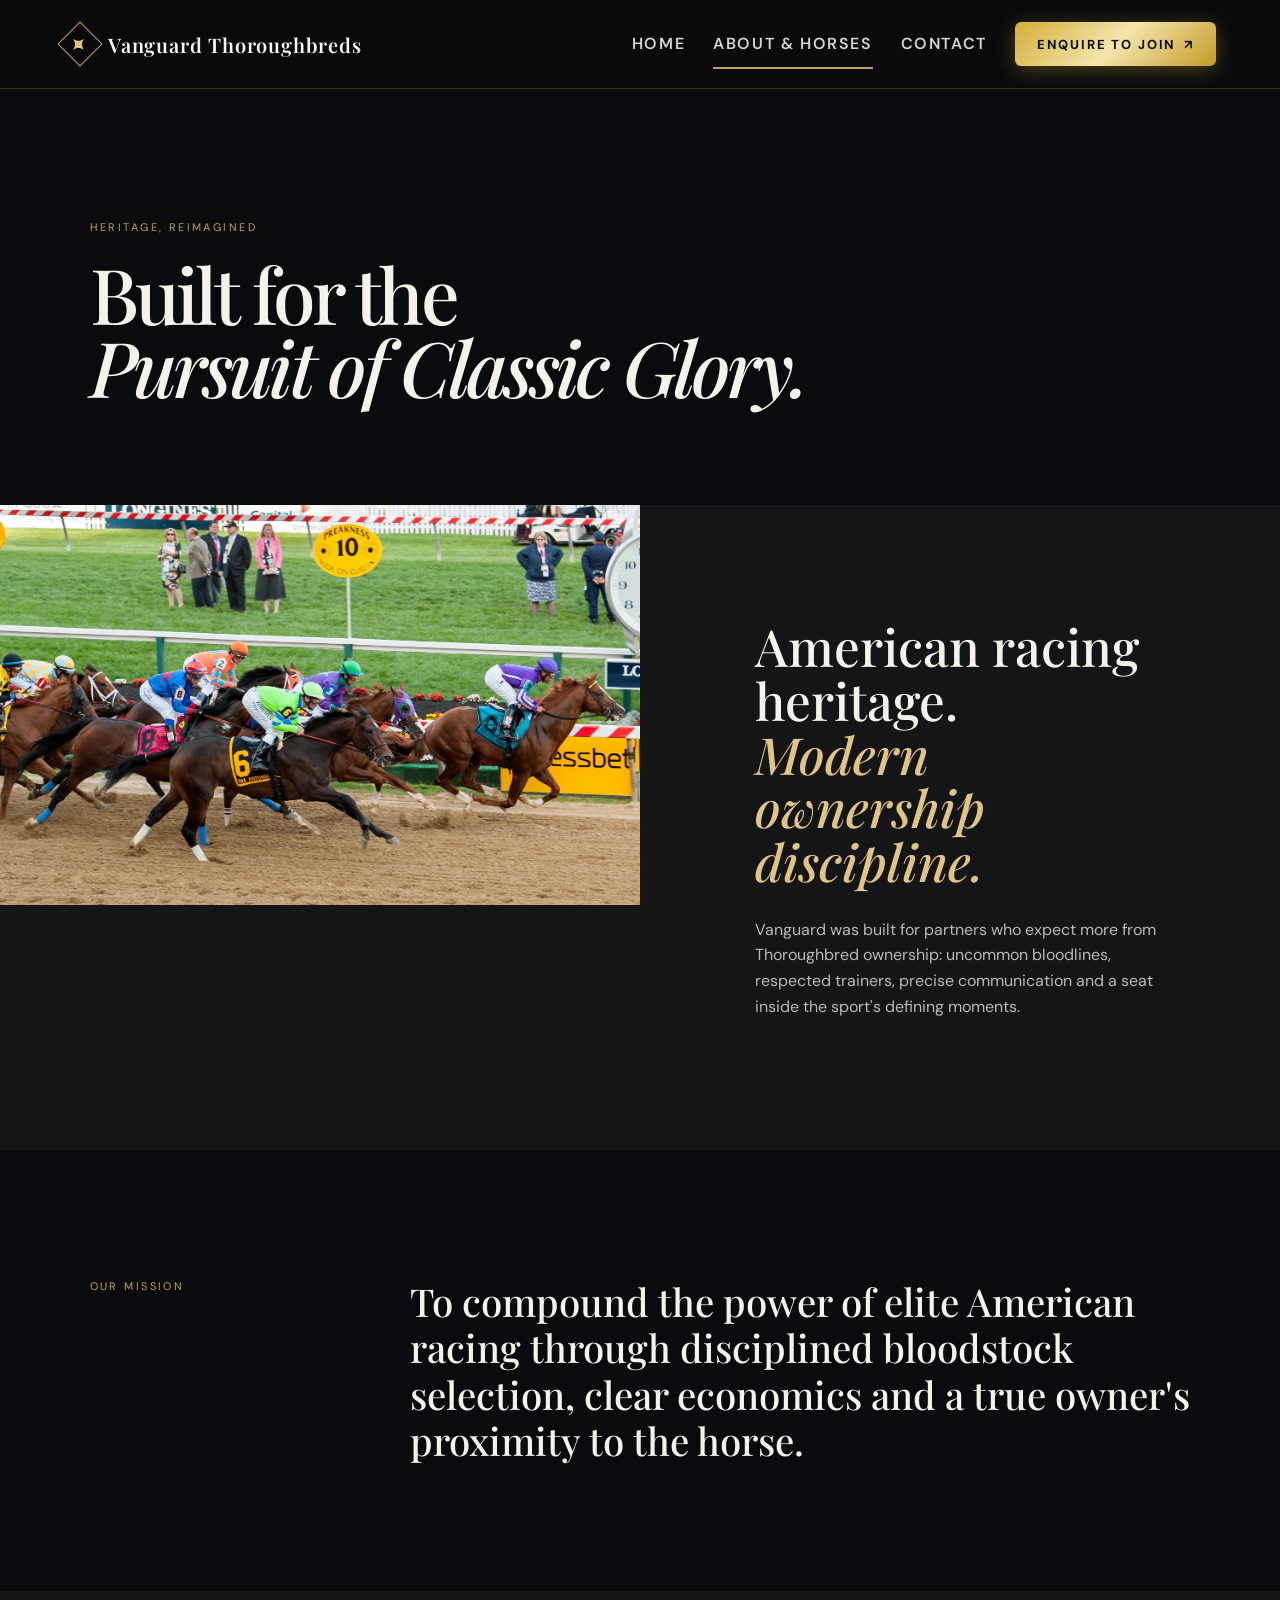
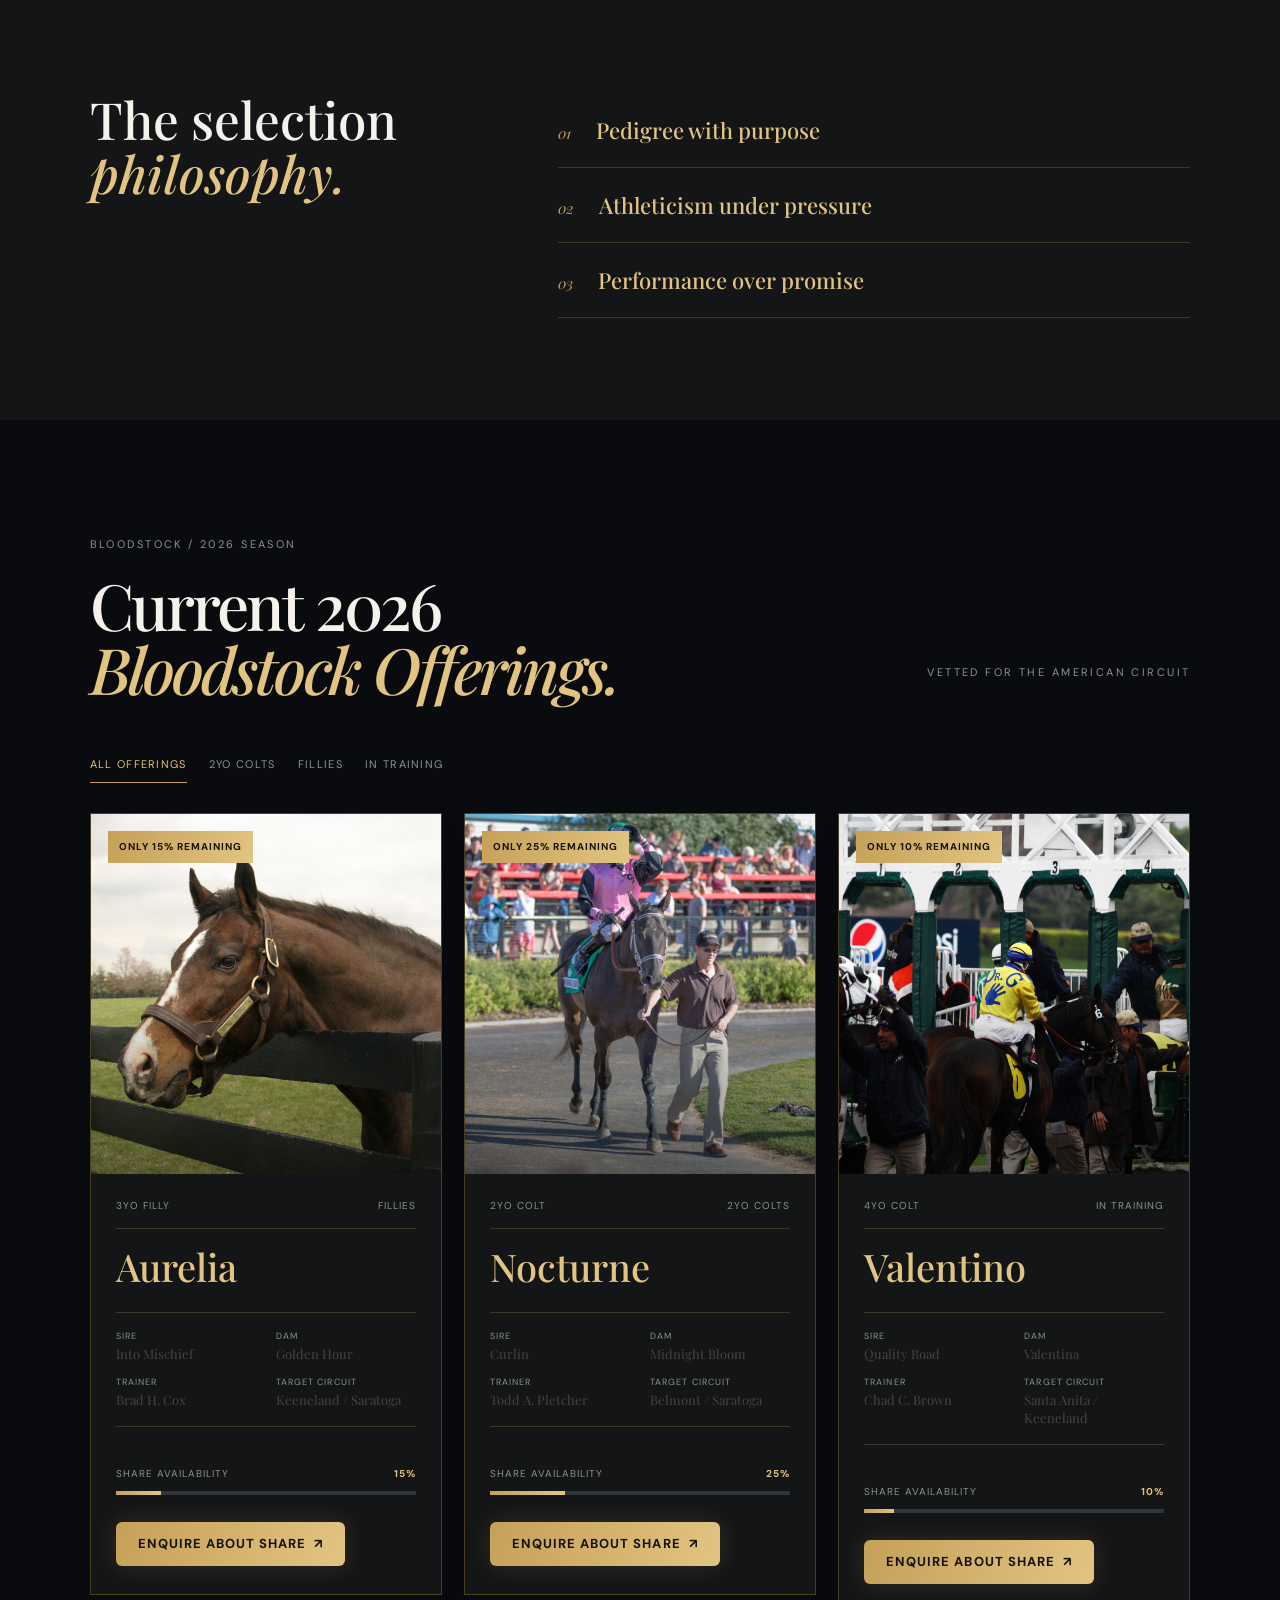
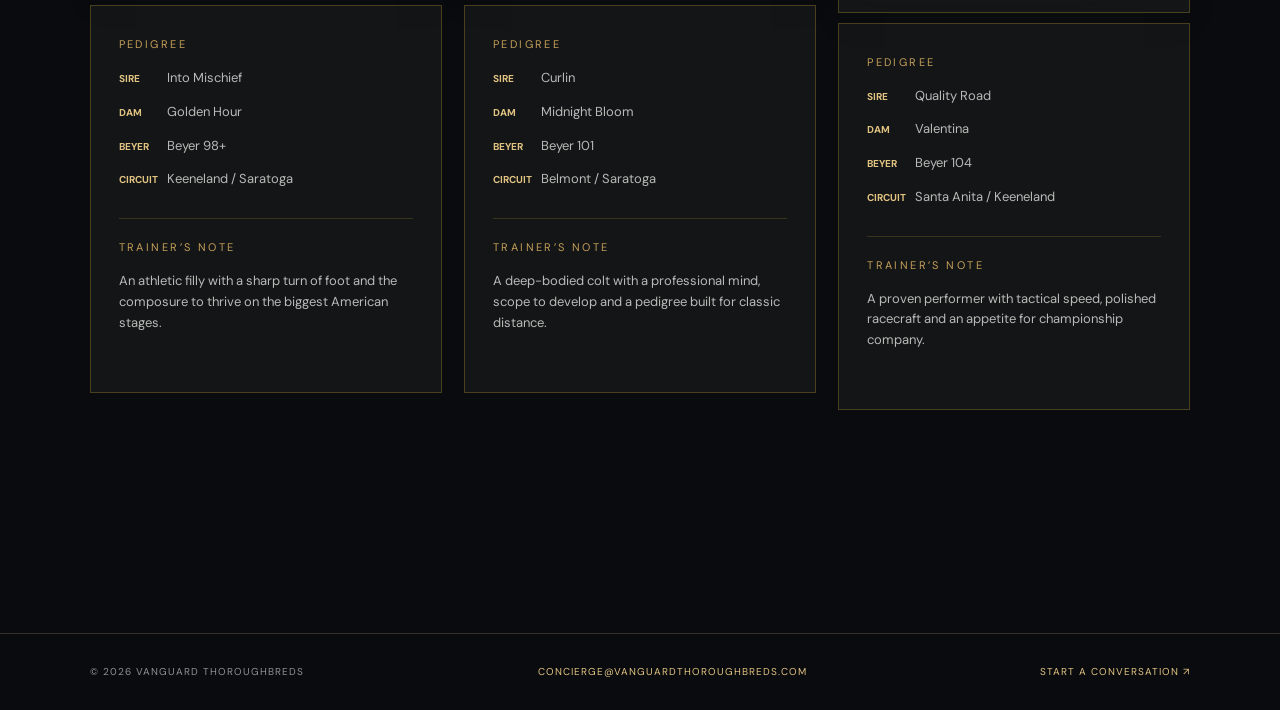
==== commit 19474483: "Fix hero button wrap, active nav underlines, about page card heights/footer overlap, contact top pad" ====
--- a/about.html
+++ b/about.html
@@ -2,7 +2,7 @@
 <html lang="en">
 <head><meta charset="utf-8"><meta name="viewport" content="width=device-width, initial-scale=1"><title>About & Upcoming Horses — Vanguard Thoroughbreds</title><meta name="description" content="Discover Vanguard Thoroughbreds' heritage, bloodstock philosophy and upcoming horses."><link rel="preconnect" href="https://fonts.googleapis.com"><link rel="preconnect" href="https://fonts.gstatic.com" crossorigin><link href="https://fonts.googleapis.com/css2?family=DM+Sans:wght@400;500;600&family=Playfair+Display:ital,wght@0,500;1,500&display=swap" rel="stylesheet"><link rel="stylesheet" href="styles.css"><link rel="stylesheet" href="styles-enhancements.css"></head>
 <body data-page="about">
-<nav class="nav"><a class="logo" href="index.html"><span class="logo-mark"><span>✦</span></span><span data-brand>Vanguard Thoroughbreds</span></a><div class="nav-links"><a href="index.html">Home</a><a href="about.html">About & Horses</a><a href="contact.html">Contact</a><a class="button" href="contact.html">Enquire to Join <span>↗</span></a></div></nav>
+<nav class="nav"><a class="logo" href="index.html"><span class="logo-mark"><span>✦</span></span><span data-brand>Vanguard Thoroughbreds</span></a><div class="nav-links"><a href="index.html">Home</a><a class="active" aria-current="page" href="about.html">About & Horses</a><a href="contact.html">Contact</a><a class="button" href="contact.html">Enquire to Join <span>↗</span></a></div></nav>
 <main><header class="page-head"><p class="eyebrow" data-about-eyebrow></p><h1 data-about-headline></h1></header>
 <section class="story"><div class="story-image"><img data-story-image alt="Thoroughbred horse in a paddock" loading="eager"></div><div class="story-copy"><h2 data-story-title></h2><p data-story-body></p></div></section>
 <section class="mission"><p class="eyebrow">Our mission</p><p data-mission></p></section>
--- a/styles.css
+++ b/styles.css
@@ -41,6 +41,15 @@
 .nav-links a.active { color: var(--champagne); }
 .nav-cta, .button { display: inline-flex; align-items: center; justify-content: center; gap: 8px; height: 44px !important; max-height: 44px !important; min-height: 44px !important; padding: 0 22px !important; border: 0; border-radius: 6px !important; width: auto !important; align-self: center !important; color: #15130f; background: linear-gradient(110deg, var(--gold), var(--champagne)); box-shadow: 0 0 24px rgba(201, 164, 92, .18); font-size: 13px !important; font-weight: 700 !important; line-height: 44px !important; letter-spacing: .08em; text-transform: uppercase; transition: transform .3s ease, box-shadow .3s ease; }
 .nav-cta:hover, .button:hover { box-shadow: 0 8px 32px rgba(201, 164, 92, .32); transform: translateY(-2px); }
+.hero-actions .button, .hero-actions .outline-button, .btn, .cta-btn {
+  white-space: nowrap !important; display: inline-flex !important; align-items: center !important;
+  justify-content: center !important; gap: 10px !important; line-height: 1 !important;
+  height: 52px !important; max-height: 52px !important; min-height: 52px !important; padding: 0 28px !important;
+}
+.nav .button, .site-nav .nav-cta {
+  white-space: nowrap !important; line-height: 1 !important; height: 44px !important;
+  display: inline-flex !important; align-items: center !important; justify-content: center !important;
+}
 
 #race-intro-overlay { position: fixed; inset: 0; z-index: 100; overflow: hidden; background: radial-gradient(circle at 50% 40%, #24201a, var(--obsidian) 62%); opacity: 1; transform: scale(1); transition: opacity .35s ease-out, transform .35s ease-out, visibility .35s ease-out; }
 #race-intro-overlay.is-done { visibility: hidden; opacity: 0; transform: scale(1.03); pointer-events: none; }
@@ -113,14 +122,15 @@
 .nav .nav-links a:not(.button) { color: #d7d4ce; font-size: 16px; font-weight: 600; letter-spacing: .1em; text-transform: uppercase; }
 .nav .nav-links a:not(.button):hover { color: var(--champagne); }
 .nav .button { color: #15130f; }
-.page-head { max-width: 1100px; padding: clamp(100px, 11vw, 175px) clamp(25px, 7vw, 120px) clamp(75px, 8vw, 125px); }
+.page-head { max-width: 1100px; padding: 130px clamp(25px, 7vw, 120px) clamp(75px, 8vw, 125px); }
 .page-head h1, .contact-copy h1 { margin: 0; font: 500 clamp(54px, 6vw, 92px)/.95 var(--serif); letter-spacing: -.05em; }
-.story { display: grid; grid-template-columns: 1fr 1fr; min-height: 620px; background: var(--charcoal); }
+.story { display: grid; grid-template-columns: 1fr 1fr; min-height: 0; background: var(--charcoal); }
+.story-image, .story-image img { width: 100% !important; height: 400px !important; max-height: 400px !important; object-fit: cover !important; object-position: center 30% !important; }
 .story-image { min-height: 570px; }.story-image img { width: 100%; height: 100%; object-fit: cover; }.story-copy { align-self: center; padding: clamp(55px, 9vw, 140px); }.story-copy h2 { margin: 0 0 28px; font: 500 clamp(38px, 4vw, 62px)/1.05 var(--serif); }.story-copy p { max-width: 470px; color: #b8bbb7; font-size: 16px; }
 .mission { display: flex; justify-content: space-between; gap: 70px; padding: clamp(90px, 10vw, 160px) clamp(25px, 7vw, 120px); }.mission > p:last-child { max-width: 780px; margin: 0; font: 500 clamp(28px, 3vw, 47px)/1.2 var(--serif); }
 .philosophy { display: grid; grid-template-columns: .7fr 1.3fr; gap: 10vw; padding: clamp(75px, 8vw, 125px) clamp(25px, 7vw, 120px); background: #171d20; }.philosophy h2 { margin: 0; font: 500 clamp(37px, 4vw, 58px)/1.05 var(--serif); }.philosophy ul { margin: 0; padding: 0; list-style: none; }.philosophy li { padding: 22px 0; border-bottom: 1px solid var(--line); color: var(--champagne); font: 500 22px var(--serif); }.philosophy li span { margin-right: 25px; color: var(--gold); font: italic 15px var(--serif); }
 .horses { padding: clamp(80px, 9vw, 145px) clamp(25px, 7vw, 120px); }.filter-tabs { display: flex; gap: 22px; margin: 30px 0; }.filter-tabs button { padding: 0 0 8px; border: 0; border-bottom: 1px solid transparent; color: var(--muted); background: transparent; font-size: 11px; letter-spacing: .12em; text-transform: uppercase; }.filter-tabs button.active { border-color: var(--gold); color: var(--champagne); }.horse-showcase { display: grid; grid-template-columns: repeat(3, 1fr); gap: 20px; }.horse-showcase .horse-card { grid-column: auto; }.horse-detail { grid-column: auto; padding: 25px; color: var(--warm-white); background: #171d20; border: 1px solid var(--line); }.horse-detail .eyebrow { margin-bottom: 12px; }.horse-detail p { color: #b7bbb7; font-size: 13px; }.horse-detail strong { display: inline-block; width: 48px; color: var(--champagne); font-size: 10px; text-transform: uppercase; }
-.contact-layout { display: grid; grid-template-columns: .85fr 1.15fr; gap: clamp(55px, 10vw, 160px); max-width: 1450px; margin: auto; padding: clamp(85px, 10vw, 160px) clamp(25px, 10vw, 180px); }.contact-copy > p { max-width: 370px; color: #b7bbb7; font-size: 16px; }.contact-details { margin-top: 55px; }.contact-details p { margin: 16px 0; font-size: 13px; }.contact-details span { display: block; color: var(--muted); font-size: 10px; letter-spacing: .14em; text-transform: uppercase; }.contact-hero { height: 190px; margin-top: 55px; overflow: hidden; border: 1px solid var(--gold); }.contact-hero img { width: 100%; height: 100%; object-fit: cover; }.form-card { padding: clamp(35px, 5vw, 75px); color: var(--charcoal); background: var(--warm-white); box-shadow: 0 25px 80px rgba(0,0,0,.35); }.form-card h2 { margin: 0 0 35px; font: 500 34px var(--serif); }.form-grid { display: grid; grid-template-columns: 1fr 1fr; gap: 24px; }.field { margin-bottom: 24px; }.field label { display: block; margin-bottom: 8px; font-size: 10px; letter-spacing: .13em; text-transform: uppercase; }.field input, .field select { width: 100%; padding: 12px 0; border: 0; border-bottom: 1px solid #bbb6aa; outline: 0; background: transparent; }.field input:focus, .field select:focus { border-color: var(--gold); }.submit { width: 100%; padding: 17px; border: 0; color: #15130f; background: linear-gradient(110deg,var(--gold),var(--champagne)); font-weight: 700; letter-spacing: .1em; text-transform: uppercase; }.faq { margin-top: 55px; }.faq h2 { font: 500 30px var(--serif); }.faq details { border-top: 1px solid var(--line); }.faq summary { display: flex; justify-content: space-between; padding: 17px 0; cursor: pointer; list-style: none; font: 500 16px var(--serif); }.faq summary span { color: var(--gold); }.faq details p { color: var(--muted); font-size: 13px; }.footer { display: flex; justify-content: space-between; padding: 30px clamp(25px, 7vw, 120px); border-top: 1px solid var(--line); color: var(--muted); font-size: 10px; letter-spacing: .1em; text-transform: uppercase; }.footer a { color: var(--champagne); }
+.contact-layout { display: grid; grid-template-columns: .85fr 1.15fr; gap: clamp(55px, 10vw, 160px); max-width: 1450px; margin: auto; padding: 130px clamp(25px, 10vw, 180px) clamp(85px, 10vw, 160px); }.contact-copy > p { max-width: 370px; color: #b7bbb7; font-size: 16px; }.contact-details { margin-top: 55px; }.contact-details p { margin: 16px 0; font-size: 13px; }.contact-details span { display: block; color: var(--muted); font-size: 10px; letter-spacing: .14em; text-transform: uppercase; }.contact-hero { height: 190px; margin-top: 55px; overflow: hidden; border: 1px solid var(--gold); }.contact-hero img { width: 100%; height: 100%; object-fit: cover; }.form-card { padding: clamp(35px, 5vw, 75px); color: var(--charcoal); background: var(--warm-white); box-shadow: 0 25px 80px rgba(0,0,0,.35); }.form-card h2 { margin: 0 0 35px; font: 500 34px var(--serif); }.form-grid { display: grid; grid-template-columns: 1fr 1fr; gap: 24px; }.field { margin-bottom: 24px; }.field label { display: block; margin-bottom: 8px; font-size: 10px; letter-spacing: .13em; text-transform: uppercase; }.field input, .field select { width: 100%; padding: 12px 0; border: 0; border-bottom: 1px solid #bbb6aa; outline: 0; background: transparent; }.field input:focus, .field select:focus { border-color: var(--gold); }.submit { width: 100%; padding: 17px; border: 0; color: #15130f; background: linear-gradient(110deg,var(--gold),var(--champagne)); font-weight: 700; letter-spacing: .1em; text-transform: uppercase; }.faq { margin-top: 55px; }.faq h2 { font: 500 30px var(--serif); }.faq details { border-top: 1px solid var(--line); }.faq summary { display: flex; justify-content: space-between; padding: 17px 0; cursor: pointer; list-style: none; font: 500 16px var(--serif); }.faq summary span { color: var(--gold); }.faq details p { color: var(--muted); font-size: 13px; }.footer { position: relative !important; clear: both !important; margin-top: 80px !important; display: flex; justify-content: space-between; padding: 30px clamp(25px, 7vw, 120px); border-top: 1px solid var(--line); color: var(--muted); font-size: 10px; letter-spacing: .1em; text-transform: uppercase; }.footer a { color: var(--champagne); }
 @media (max-width: 760px) { .nav { min-height: 76px; padding: 0 5vw; }.nav .logo { font-size: 15px; }.nav .nav-links a:not(.button) { display: none; }.nav .button { padding: 11px 13px; font-size: 10px; }.story { display: block; }.story-image { min-height: 420px; }.story-copy { padding: 15vw 9vw; }.mission, .philosophy { display: block; padding: 18vw 5vw; }.mission > p:last-child { margin-top: 28px; }.philosophy ul { margin-top: 30px; }.horse-showcase { display: block; }.horse-showcase .horse-card, .horse-detail { margin-bottom: 22px; }.contact-layout { display: block; padding: 18vw 5vw; }.form-card { margin-top: 55px; padding: 10vw 8vw; }.form-grid { display: block; }.footer { display: block; padding: 25px 5vw; }.footer span, .footer a { display: block; margin-top: 10px; } }
 
 /* Final shared navbar treatment across every page. */
@@ -136,5 +146,15 @@
 .nav .nav-links { height: 88px; }
 .nav .nav-links a:not(.button) { display: inline-flex; align-items: center; height: 88px; padding: 0; }
 .nav .nav-links a:not(.button)::after { bottom: 19px; }
-.nav .button, .site-nav .nav-cta { height: 44px !important; max-height: 44px !important; min-height: 44px !important; padding: 0 22px !important; font-size: 13px !important; font-weight: 700 !important; line-height: 44px !important; border-radius: 6px !important; width: auto !important; align-self: center !important; }
+.nav .button, .site-nav .nav-cta { height: 44px !important; max-height: 44px !important; min-height: 44px !important; padding: 0 22px !important; font-size: 13px !important; font-weight: 700 !important; line-height: 1 !important; border-radius: 6px !important; width: auto !important; align-self: center !important; }
 .story-image img, .contact-hero img { object-fit: cover; image-rendering: high-quality; }
+.story-image { min-height: 0 !important; align-self: start; }
+.hero-actions .button, .hero-actions .outline-button, .btn, .cta-btn {
+  white-space: nowrap !important; display: inline-flex !important; align-items: center !important;
+  justify-content: center !important; gap: 10px !important; line-height: 1 !important;
+  height: 52px !important; padding: 0 28px !important;
+}
+.horse-showcase, .horse-showcase-item, .horse-showcase-item .horse-card, .horse-showcase-item .horse-detail, .horse-detail, .horse-card {
+  height: auto !important; min-height: 0 !important;
+}
+.horse-showcase { padding-bottom: 28px !important; }
--- a/styles-enhancements.css
+++ b/styles-enhancements.css
@@ -47,6 +47,12 @@
 .viewings>div{display:flex;justify-content:space-between;gap:20px;padding:14px 0;border-top:1px solid rgba(212,175,55,.2);font-size:10px;letter-spacing:.1em}
 .viewings>div span{color:#969b98}.viewings>div strong{color:#D4AF37;font-weight:600;text-align:right}
 .form-card{color:#F5F2EB;box-shadow:0 25px 80px rgba(0,0,0,.4)}
-.nav .button,.site-nav .nav-cta{height:44px !important;max-height:44px !important;min-height:44px !important;padding:0 22px !important;font-size:13px !important;font-weight:700 !important;line-height:44px !important;border-radius:6px !important;width:auto !important;align-self:center !important}
+.nav .button,.site-nav .nav-cta{height:44px !important;max-height:44px !important;min-height:44px !important;padding:0 22px !important;font-size:13px !important;font-weight:700 !important;line-height:1 !important;border-radius:6px !important;width:auto !important;align-self:center !important}
+.hero-actions .button,.hero-actions .outline-button,.btn,.cta-btn{white-space:nowrap !important;display:inline-flex !important;align-items:center !important;justify-content:center !important;gap:10px !important;line-height:1 !important;height:52px !important;max-height:52px !important;min-height:52px !important;padding:0 28px !important}
+.nav .button,.site-nav .nav-cta{white-space:nowrap !important;line-height:1 !important;display:inline-flex !important;align-items:center !important;justify-content:center !important}
+.story-image,.story-image img{height:400px !important;max-height:400px !important;width:100% !important;object-fit:cover !important;object-position:center 30% !important}
+.horse-showcase,.horse-showcase-item,.horse-showcase-item .horse-card,.horse-showcase-item .horse-detail,.horse-detail,.horse-card{height:auto !important;min-height:0 !important}
+.horse-showcase{padding-bottom:28px !important}
+.hero-actions .button,.hero-actions .outline-button,.btn,.cta-btn{white-space:nowrap !important;display:inline-flex !important;align-items:center !important;justify-content:center !important;gap:10px !important;line-height:1 !important;height:52px !important;padding:0 28px !important}
 .form-card h2{color:#F5F2EB}.field input,.field select{color:#F5F2EB;border-color:rgba(212,175,55,.35)}.field select option{color:#111;background:#F5F2EB}
 @media(max-width:760px){.horse-showcase{display:block}.horse-showcase-item{margin-bottom:28px}.membership-grid{grid-template-columns:1fr}.viewings>div{display:block}.viewings>div strong{display:block;margin-top:5px;text-align:left}}
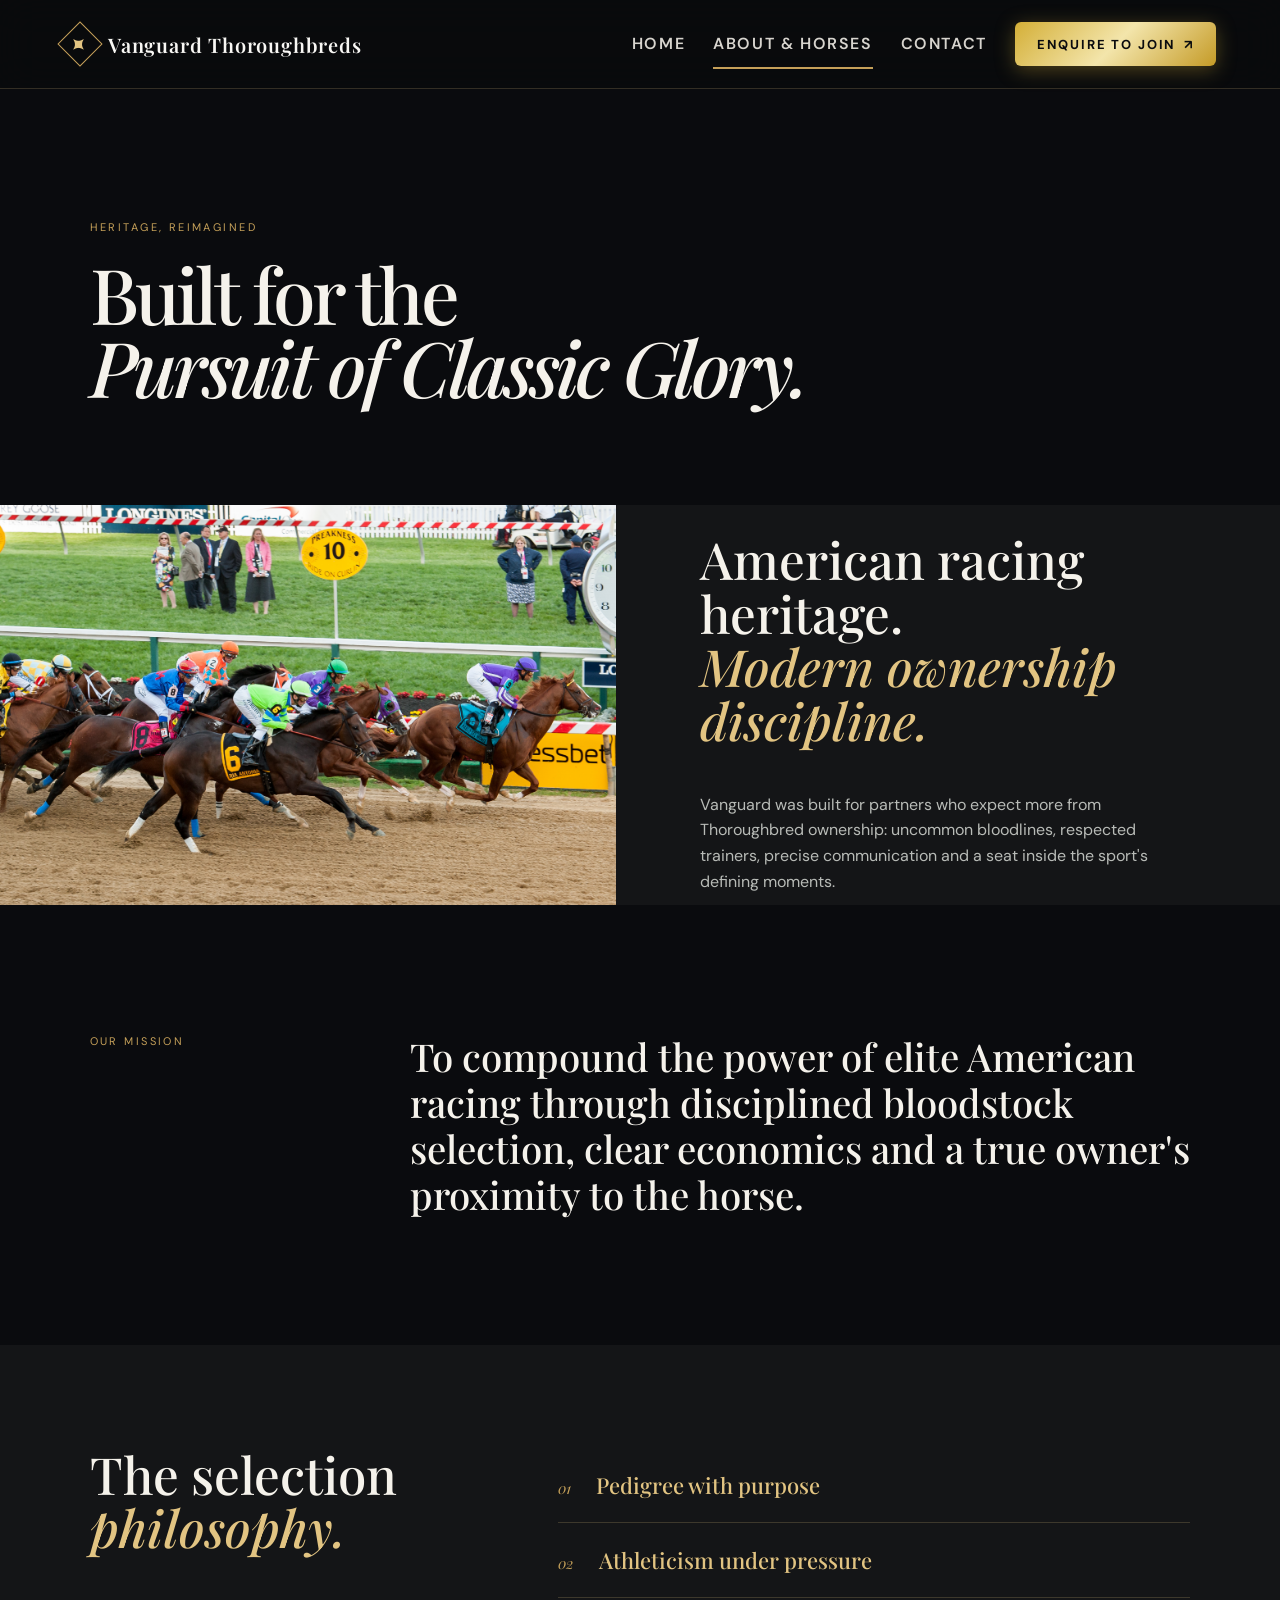
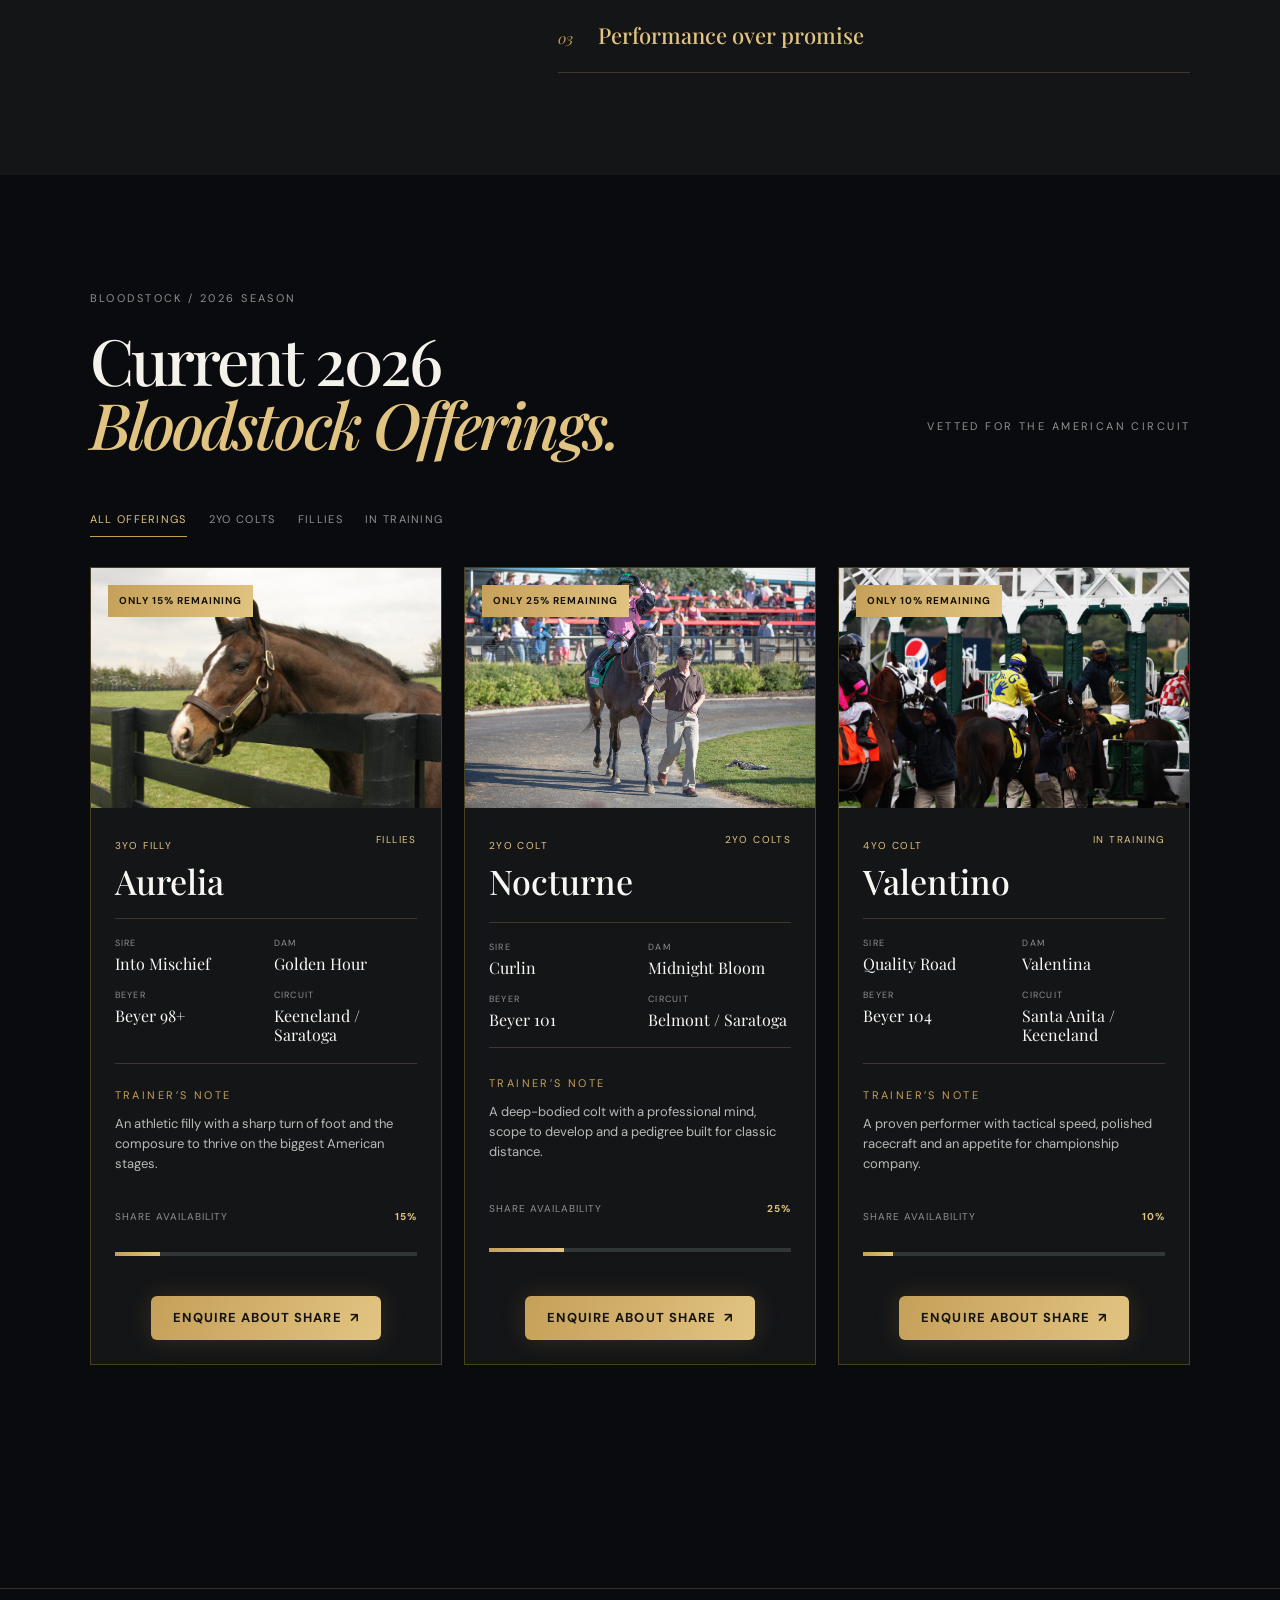
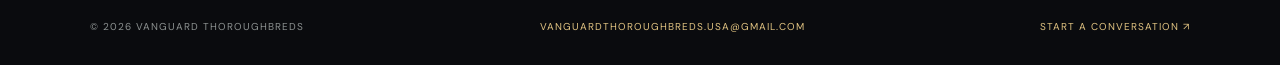
==== commit 71503ea6: "Fix About horse cards and add smart contact intent flow" ====
--- a/about.html
+++ b/about.html
@@ -2,7 +2,7 @@
 <html lang="en">
 <head><meta charset="utf-8"><meta name="viewport" content="width=device-width, initial-scale=1"><title>About & Upcoming Horses — Vanguard Thoroughbreds</title><meta name="description" content="Discover Vanguard Thoroughbreds' heritage, bloodstock philosophy and upcoming horses."><link rel="preconnect" href="https://fonts.googleapis.com"><link rel="preconnect" href="https://fonts.gstatic.com" crossorigin><link href="https://fonts.googleapis.com/css2?family=DM+Sans:wght@400;500;600&family=Playfair+Display:ital,wght@0,500;1,500&display=swap" rel="stylesheet"><link rel="stylesheet" href="styles.css"><link rel="stylesheet" href="styles-enhancements.css"></head>
 <body data-page="about">
-<nav class="nav"><a class="logo" href="index.html"><span class="logo-mark"><span>✦</span></span><span data-brand>Vanguard Thoroughbreds</span></a><div class="nav-links"><a href="index.html">Home</a><a class="active" aria-current="page" href="about.html">About & Horses</a><a href="contact.html">Contact</a><a class="button" href="contact.html">Enquire to Join <span>↗</span></a></div></nav>
+<nav class="nav"><a class="logo" href="index.html"><span class="logo-mark"><span>✦</span></span><span data-brand>Vanguard Thoroughbreds</span></a><div class="nav-links"><a href="index.html">Home</a><a class="active" aria-current="page" href="about.html">About & Horses</a><a href="contact.html">Contact</a><a class="button" href="contact.html?intent=join">Enquire to Join <span>↗</span></a></div></nav>
 <main><header class="page-head"><p class="eyebrow" data-about-eyebrow></p><h1 data-about-headline></h1></header>
 <section class="story"><div class="story-image"><img data-story-image alt="Thoroughbred horse in a paddock" loading="eager"></div><div class="story-copy"><h2 data-story-title></h2><p data-story-body></p></div></section>
 <section class="mission"><p class="eyebrow">Our mission</p><p data-mission></p></section>
--- a/styles.css
+++ b/styles.css
@@ -158,3 +158,110 @@
   height: auto !important; min-height: 0 !important;
 }
 .horse-showcase { padding-bottom: 28px !important; }
+
+/* Page-scoped alignment fixes for the legacy About and Contact templates. */
+body[data-page="about"] .story {
+  display: grid;
+  grid-template-columns: 1fr 1fr;
+  gap: 48px;
+  align-items: stretch;
+}
+body[data-page="about"] .story-image,
+body[data-page="about"] .story-copy {
+  height: 400px;
+  box-sizing: border-box;
+}
+body[data-page="about"] .story-image {
+  min-height: 0 !important;
+}
+body[data-page="about"] .story-copy {
+  padding: 28px 36px;
+  display: flex;
+  flex-direction: column;
+  justify-content: space-between;
+  margin: 0;
+}
+body[data-page="about"] .horse-showcase {
+  display: grid;
+  grid-template-columns: repeat(3, 1fr);
+  align-items: stretch;
+}
+body[data-page="about"] .horse-showcase-item {
+  display: flex;
+  flex-direction: column;
+  min-width: 0;
+}
+body[data-page="about"] .horse-showcase-item .horse-detail {
+  height: 100% !important;
+  display: flex !important;
+  flex-direction: column !important;
+  justify-content: space-between !important;
+  box-sizing: border-box !important;
+}
+body[data-page="about"] footer.footer {
+  position: relative !important;
+  clear: both !important;
+  margin-top: 80px !important;
+}
+body[data-page="contact"] main.contact-layout {
+  margin-top: 110px !important;
+  padding-top: 32px !important;
+}
+body[data-page="contact"] .contact-hero {
+  height: auto;
+  max-height: none;
+}
+body[data-page="contact"] .contact-hero img {
+  width: 100% !important;
+  height: auto !important;
+  max-height: none !important;
+  object-fit: cover !important;
+}
+body[data-page="about"] .about-horse-card {
+  height: 100%; display: flex; flex-direction: column; justify-content: space-between;
+  padding: 0; overflow: visible; background: rgba(255,255,255,.04);
+  border: 1px solid rgba(212,175,55,.28);
+}
+body[data-page="about"] .about-horse-image {
+  position: relative; height: 240px; width: 100%; overflow: visible;
+}
+body[data-page="about"] .about-horse-image img {
+  display: block; width: 100%; height: 240px; object-fit: cover;
+}
+body[data-page="about"] .about-horse-content {
+  display: flex; flex: 1; flex-direction: column; justify-content: space-between;
+  gap: 18px; padding: 24px;
+}
+body[data-page="about"] .about-horse-heading {
+  display: flex; align-items: flex-start; justify-content: space-between; gap: 12px;
+}
+body[data-page="about"] .about-horse-heading h3 {
+  margin: 8px 0 0; color: var(--warm-white); font: 500 34px/1.05 var(--serif);
+}
+body[data-page="about"] .about-horse-category,
+body[data-page="about"] .about-horse-class {
+  color: var(--champagne); font-size: 10px; letter-spacing: .14em; text-transform: uppercase;
+}
+body[data-page="about"] .about-pedigree {
+  display: grid; grid-template-columns: 1fr 1fr; gap: 16px;
+  padding: 18px 0; border-top: 1px solid var(--line); border-bottom: 1px solid var(--line);
+}
+body[data-page="about"] .about-pedigree span { display: flex; flex-direction: column; gap: 5px; color: var(--warm-white); font: 16px/1.2 var(--serif); }
+body[data-page="about"] .about-pedigree b { color: var(--muted); font: 9px var(--sans); letter-spacing: .14em; text-transform: uppercase; }
+body[data-page="about"] .about-trainer-note p { margin: 8px 0 0; color: #b7bbb7; font-size: 13px; line-height: 1.55; }
+body[data-page="about"] .about-horse-card .card-button { margin-top: 0; }
+body[data-page="contact"] .join-active {
+  box-shadow: 0 0 0 2px #FFF6CC, 0 6px 24px rgba(212,175,55,.55);
+}
+nav a.button::before, nav a.button::after, nav a.button:hover::before, nav a.button:hover::after,
+nav a.button:focus::before, nav a.button:focus::after, nav a.button:active::before, nav a.button:active::after,
+.nav-cta::before, .nav-cta::after, .nav-cta:hover::before, .nav-cta:hover::after,
+.nav-cta:focus::before, .nav-cta:focus::after, .nav-cta:active::before, .nav-cta:active::after {
+  content: none !important; display: none !important; width: 0 !important; height: 0 !important;
+}
+nav a.button, .nav-cta { text-decoration: none !important; }
+nav a.button:hover, .nav-cta:hover { filter: brightness(1.08); transform: translateY(-1px); }
+body[data-page="contact"] .join-selector { margin-bottom: 28px; padding-bottom: 24px; border-bottom: 1px solid rgba(212,175,55,.28); }
+body[data-page="contact"] .join-options { display: grid; grid-template-columns: repeat(3, 1fr); gap: 10px; }
+body[data-page="contact"] .join-options button { min-height: 52px; padding: 10px; border: 1px solid rgba(212,175,55,.35); color: var(--warm-white); background: rgba(212,175,55,.08); cursor: pointer; font-size: 11px; font-weight: 700; }
+body[data-page="contact"] .join-options button:hover, body[data-page="contact"] .join-options button.selected { color: #0A0B0E; background: var(--champagne); }
--- a/styles-enhancements.css
+++ b/styles-enhancements.css
@@ -54,5 +54,36 @@
 .horse-showcase,.horse-showcase-item,.horse-showcase-item .horse-card,.horse-showcase-item .horse-detail,.horse-detail,.horse-card{height:auto !important;min-height:0 !important}
 .horse-showcase{padding-bottom:28px !important}
 .hero-actions .button,.hero-actions .outline-button,.btn,.cta-btn{white-space:nowrap !important;display:inline-flex !important;align-items:center !important;justify-content:center !important;gap:10px !important;line-height:1 !important;height:52px !important;padding:0 28px !important}
+body[data-page="about"] .story{display:grid;grid-template-columns:1fr 1fr;gap:48px;align-items:stretch}
+body[data-page="about"] .story-image,body[data-page="about"] .story-copy{height:400px;box-sizing:border-box}
+body[data-page="about"] .story-image{min-height:0 !important}
+body[data-page="about"] .story-copy{padding:28px 36px;display:flex;flex-direction:column;justify-content:space-between;margin:0}
+body[data-page="about"] .horse-showcase{display:grid;grid-template-columns:repeat(3,1fr);align-items:stretch}
+body[data-page="about"] .horse-showcase-item{display:flex;flex-direction:column;min-width:0}
+body[data-page="about"] .horse-showcase-item .horse-detail{height:100% !important;display:flex !important;flex-direction:column !important;justify-content:space-between !important;box-sizing:border-box !important}
+body[data-page="about"] footer.footer{position:relative !important;clear:both !important;margin-top:80px !important}
+body[data-page="contact"] main.contact-layout{margin-top:110px !important;padding-top:32px !important}
+body[data-page="contact"] .contact-hero{height:auto;max-height:none}
+body[data-page="contact"] .contact-hero img{width:100% !important;height:auto !important;max-height:none !important;object-fit:cover !important}
+body[data-page="about"] .about-horse-card{height:100%;display:flex;flex-direction:column;justify-content:space-between;padding:0;overflow:visible;background:rgba(255,255,255,.04);border:1px solid rgba(212,175,55,.28)}
+body[data-page="about"] .about-horse-image{position:relative;height:240px;width:100%;overflow:visible}
+body[data-page="about"] .about-horse-image img{display:block;width:100%;height:240px;object-fit:cover}
+body[data-page="about"] .about-horse-content{display:flex;flex:1;flex-direction:column;justify-content:space-between;gap:18px;padding:24px}
+body[data-page="about"] .about-horse-heading{display:flex;align-items:flex-start;justify-content:space-between;gap:12px}
+body[data-page="about"] .about-horse-heading h3{margin:8px 0 0;color:var(--warm-white);font:500 34px/1.05 var(--serif)}
+body[data-page="about"] .about-horse-category,body[data-page="about"] .about-horse-class{color:var(--champagne);font-size:10px;letter-spacing:.14em;text-transform:uppercase}
+body[data-page="about"] .about-pedigree{display:grid;grid-template-columns:1fr 1fr;gap:16px;padding:18px 0;border-top:1px solid var(--line);border-bottom:1px solid var(--line)}
+body[data-page="about"] .about-pedigree span{display:flex;flex-direction:column;gap:5px;color:var(--warm-white);font:16px/1.2 var(--serif)}
+body[data-page="about"] .about-pedigree b{color:var(--muted);font:9px var(--sans);letter-spacing:.14em;text-transform:uppercase}
+body[data-page="about"] .about-trainer-note p{margin:8px 0 0;color:#b7bbb7;font-size:13px;line-height:1.55}
+body[data-page="about"] .about-horse-card .card-button{margin-top:0}
+body[data-page="contact"] .join-active{box-shadow:0 0 0 2px #FFF6CC,0 6px 24px rgba(212,175,55,.55)}
+nav a.button::before,nav a.button::after,nav a.button:hover::before,nav a.button:hover::after,nav a.button:focus::before,nav a.button:focus::after,nav a.button:active::before,nav a.button:active::after,.nav-cta::before,.nav-cta::after,.nav-cta:hover::before,.nav-cta:hover::after,.nav-cta:focus::before,.nav-cta:focus::after,.nav-cta:active::before,.nav-cta:active::after{content:none !important;display:none !important;width:0 !important;height:0 !important}
+nav a.button,.nav-cta{text-decoration:none !important}
+nav a.button:hover,.nav-cta:hover{filter:brightness(1.08);transform:translateY(-1px)}
+body[data-page="contact"] .join-selector{margin-bottom:28px;padding-bottom:24px;border-bottom:1px solid rgba(212,175,55,.28)}
+body[data-page="contact"] .join-options{display:grid;grid-template-columns:repeat(3,1fr);gap:10px}
+body[data-page="contact"] .join-options button{min-height:52px;padding:10px;border:1px solid rgba(212,175,55,.35);color:var(--warm-white);background:rgba(212,175,55,.08);cursor:pointer;font-size:11px;font-weight:700}
+body[data-page="contact"] .join-options button:hover,body[data-page="contact"] .join-options button.selected{color:#0A0B0E;background:var(--champagne)}
 .form-card h2{color:#F5F2EB}.field input,.field select{color:#F5F2EB;border-color:rgba(212,175,55,.35)}.field select option{color:#111;background:#F5F2EB}
 @media(max-width:760px){.horse-showcase{display:block}.horse-showcase-item{margin-bottom:28px}.membership-grid{grid-template-columns:1fr}.viewings>div{display:block}.viewings>div strong{display:block;margin-top:5px;text-align:left}}
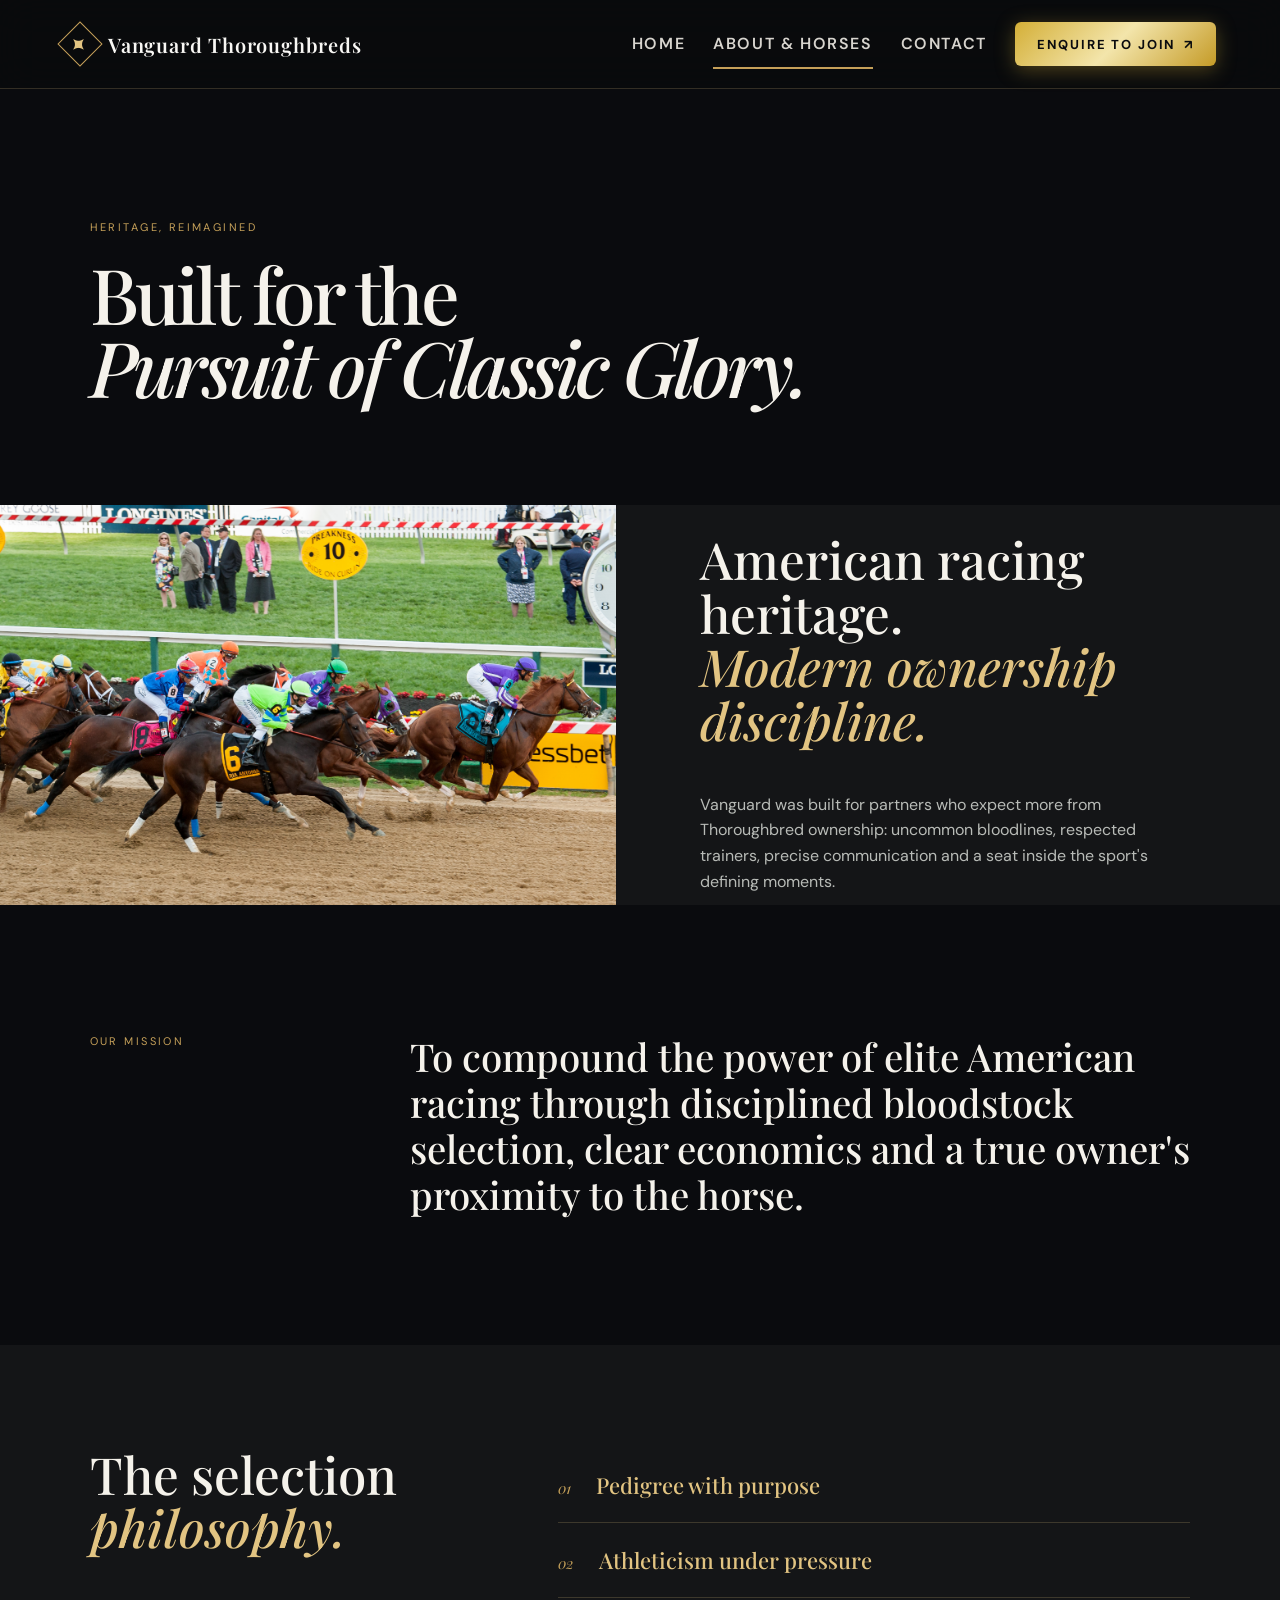
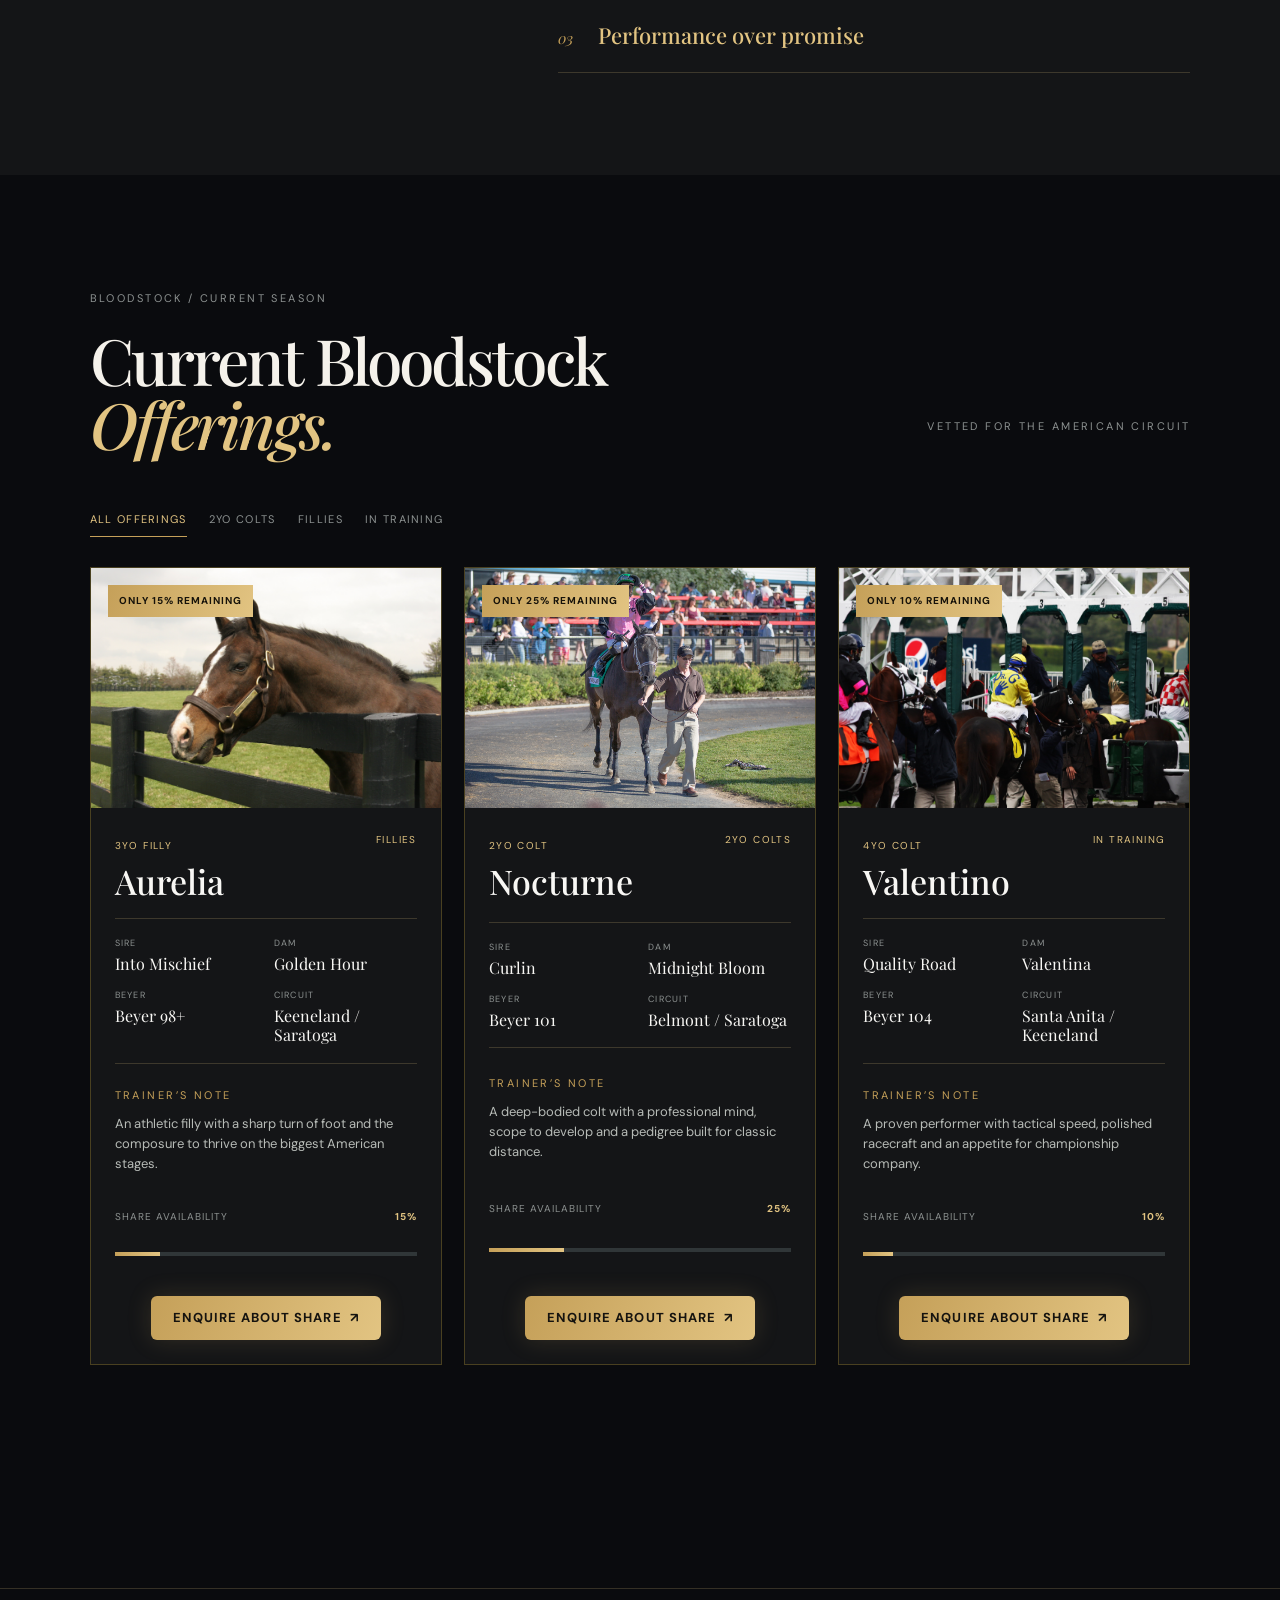
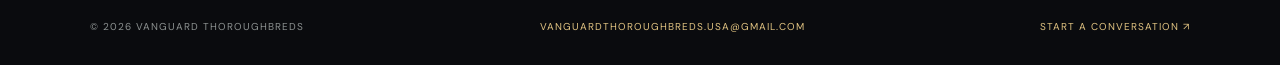
==== commit 9be5b046: "Clean up intro overlay text/skip button and make site year evergreen" ====
--- a/about.html
+++ b/about.html
@@ -7,5 +7,5 @@
 <section class="story"><div class="story-image"><img data-story-image alt="Thoroughbred horse in a paddock" loading="eager"></div><div class="story-copy"><h2 data-story-title></h2><p data-story-body></p></div></section>
 <section class="mission"><p class="eyebrow">Our mission</p><p data-mission></p></section>
 <section class="philosophy"><h2>The selection<br><em>philosophy.</em></h2><ul data-philosophy></ul></section>
-<section class="horses"><div class="section-heading"><div><p class="eyebrow">Bloodstock / 2026 season</p><h2>Current 2026<br><em>Bloodstock Offerings.</em></h2></div><p class="eyebrow">Vetted for the American circuit</p></div><div class="filter-tabs"><button class="active" data-filter="All">All offerings</button><button data-filter="2YO Colts">2YO colts</button><button data-filter="Fillies">Fillies</button><button data-filter="In Training">In training</button></div><div class="horse-showcase" data-horse-grid></div></section>
-</main><footer class="footer"><span>© 2026 <span data-brand>Vanguard Thoroughbreds</span></span><a data-email></a><span><a href="contact.html">Start a conversation ↗</a></span></footer><script src="site-content.js"></script></body></html>
+<section class="horses"><div class="section-heading"><div><p class="eyebrow">Bloodstock / current season</p><h2>Current Bloodstock<br><em>Offerings.</em></h2></div><p class="eyebrow">Vetted for the American circuit</p></div><div class="filter-tabs"><button class="active" data-filter="All">All offerings</button><button data-filter="2YO Colts">2YO colts</button><button data-filter="Fillies">Fillies</button><button data-filter="In Training">In training</button></div><div class="horse-showcase" data-horse-grid></div></section>
+</main><footer class="footer"><span>© <span data-year></span> <span data-brand>Vanguard Thoroughbreds</span></span><a data-email></a><span><a href="contact.html">Start a conversation ↗</a></span></footer><script src="site-content.js"></script></body></html>
--- a/styles.css
+++ b/styles.css
@@ -57,15 +57,11 @@
 .intro-grid { position: absolute; inset: 47% -20% -30%; background: linear-gradient(115deg, transparent 49.5%, rgba(201,164,92,.35) 50%, transparent 50.5%), linear-gradient(75deg, transparent 49.5%, rgba(201,164,92,.22) 50%, transparent 50.5%); background-size: 150px 100%, 150px 100%; transform: perspective(350px) rotateX(58deg); opacity: .7; }
 .intro-wordmark { position: absolute; top: 50%; left: 50%; color: rgba(226,196,130,.08); font: 600 clamp(50px, 10vw, 160px) var(--serif); letter-spacing: .18em; transform: translate(-50%, -50%); white-space: nowrap; }
 .finish-line { position: absolute; top: 19%; bottom: 16%; left: 72%; width: 2px; background: linear-gradient(transparent, var(--champagne), transparent); box-shadow: 0 0 25px var(--gold); }
-.finish-line span { position: absolute; top: 50%; left: 18px; width: 150px; color: var(--champagne); font-size: 9px; letter-spacing: .22em; line-height: 1.8; transform: translateY(-50%); }
 .race-horse-shell { position: absolute; z-index: 2; top: 50%; left: 0; width: clamp(330px, 42vw, 680px); transform: translate3d(-30vw, -50%, 0); will-change: transform; animation: horseRun 1.85s cubic-bezier(.25,.8,.25,1) .1s forwards; }
 .race-horse-shell::after { position: absolute; inset: 0; background: linear-gradient(110deg, transparent 35%, rgba(255,250,210,.75) 50%, transparent 65%); background-size: 220% 100%; mix-blend-mode: screen; animation: goldSheen 1.1s linear infinite; content: ""; pointer-events: none; }
 .race-horse { display: block; width: 100%; height: auto; filter: drop-shadow(0 0 15px rgba(226,196,130,.8)); }
 .race-horse-trail { position: absolute; z-index: 1; top: 57%; left: 0; width: 48vw; height: 2px; opacity: .8; background: linear-gradient(90deg, transparent, var(--champagne), transparent); filter: blur(2px); transform: translate3d(-100%, 0, 0); animation: trailRun 1.85s cubic-bezier(.25,.8,.25,1) .1s forwards; }
-.intro-telemetry { position: absolute; bottom: 10%; left: 50%; z-index: 3; color: var(--champagne); font-size: 11px; letter-spacing: .2em; transform: translateX(-50%); white-space: nowrap; }
 .intro-label { position: absolute; top: 35px; left: 40px; z-index: 3; color: var(--champagne); font-size: 11px; letter-spacing: .25em; text-transform: uppercase; }
-.intro-button { position: absolute; top: 28px; right: 35px; z-index: 3; padding: 8px 12px; border: 1px solid rgba(226,196,130,.5); color: var(--champagne); background: transparent; font-size: 10px; letter-spacing: .15em; text-transform: uppercase; }
-.intro-button:hover { background: rgba(226,196,130,.12); }
 @keyframes horseRun { to { transform: translate3d(102vw, -50%, 0); } }
 @keyframes trailRun { to { transform: translate3d(102vw, 0, 0); } }
 @keyframes goldSheen { from { background-position: 140% 0; } to { background-position: -40% 0; } }
@@ -265,3 +261,5 @@
 body[data-page="contact"] .join-options { display: grid; grid-template-columns: repeat(3, 1fr); gap: 10px; }
 body[data-page="contact"] .join-options button { min-height: 52px; padding: 10px; border: 1px solid rgba(212,175,55,.35); color: var(--warm-white); background: rgba(212,175,55,.08); cursor: pointer; font-size: 11px; font-weight: 700; }
 body[data-page="contact"] .join-options button:hover, body[data-page="contact"] .join-options button.selected { color: #0A0B0E; background: var(--champagne); }
+body[data-page="contact"] main.contact-layout { align-items: start !important; }
+body[data-page="contact"] main.contact-layout > .form-card { height: auto !important; min-height: 0 !important; align-self: start !important; padding-bottom: 36px !important; }
--- a/styles-enhancements.css
+++ b/styles-enhancements.css
@@ -85,5 +85,7 @@
 body[data-page="contact"] .join-options{display:grid;grid-template-columns:repeat(3,1fr);gap:10px}
 body[data-page="contact"] .join-options button{min-height:52px;padding:10px;border:1px solid rgba(212,175,55,.35);color:var(--warm-white);background:rgba(212,175,55,.08);cursor:pointer;font-size:11px;font-weight:700}
 body[data-page="contact"] .join-options button:hover,body[data-page="contact"] .join-options button.selected{color:#0A0B0E;background:var(--champagne)}
+body[data-page="contact"] main.contact-layout{align-items:start !important}
+body[data-page="contact"] main.contact-layout>.form-card{height:auto !important;min-height:0 !important;align-self:start !important;padding-bottom:36px !important}
 .form-card h2{color:#F5F2EB}.field input,.field select{color:#F5F2EB;border-color:rgba(212,175,55,.35)}.field select option{color:#111;background:#F5F2EB}
 @media(max-width:760px){.horse-showcase{display:block}.horse-showcase-item{margin-bottom:28px}.membership-grid{grid-template-columns:1fr}.viewings>div{display:block}.viewings>div strong{display:block;margin-top:5px;text-align:left}}
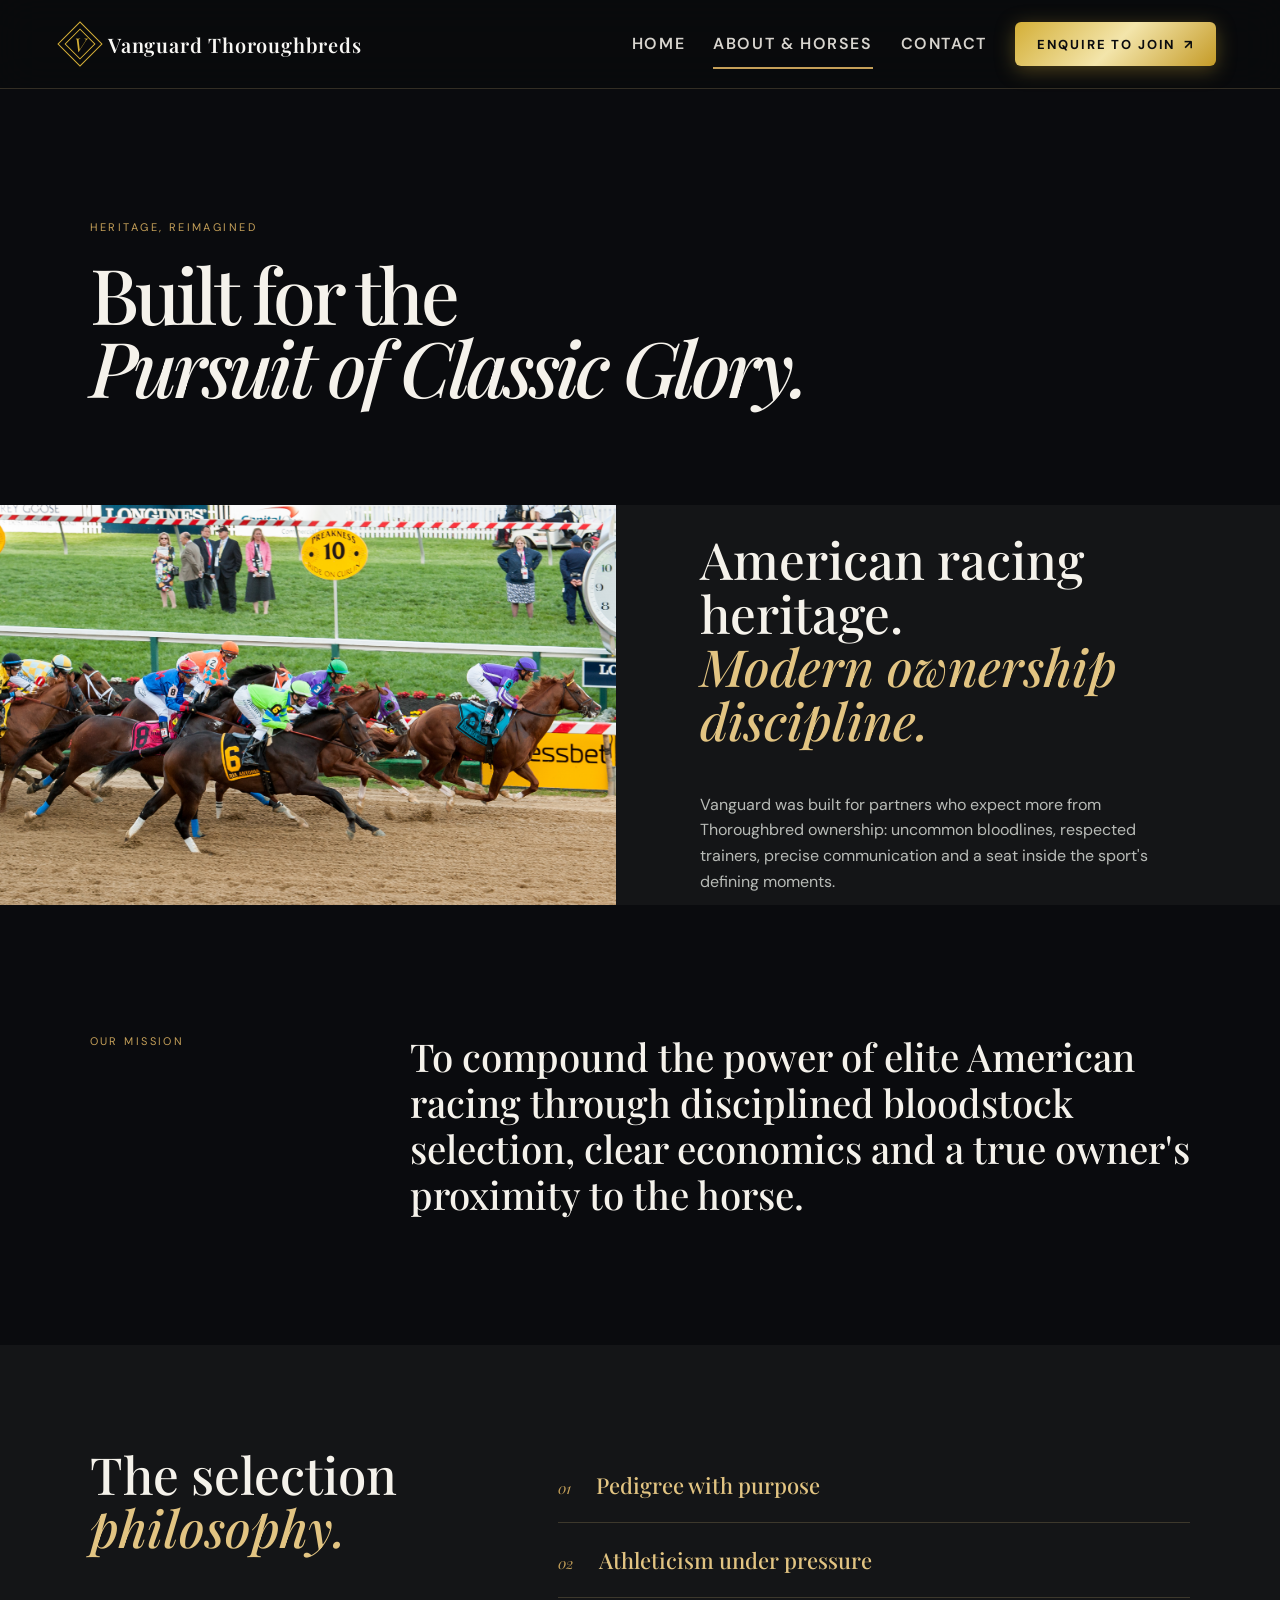
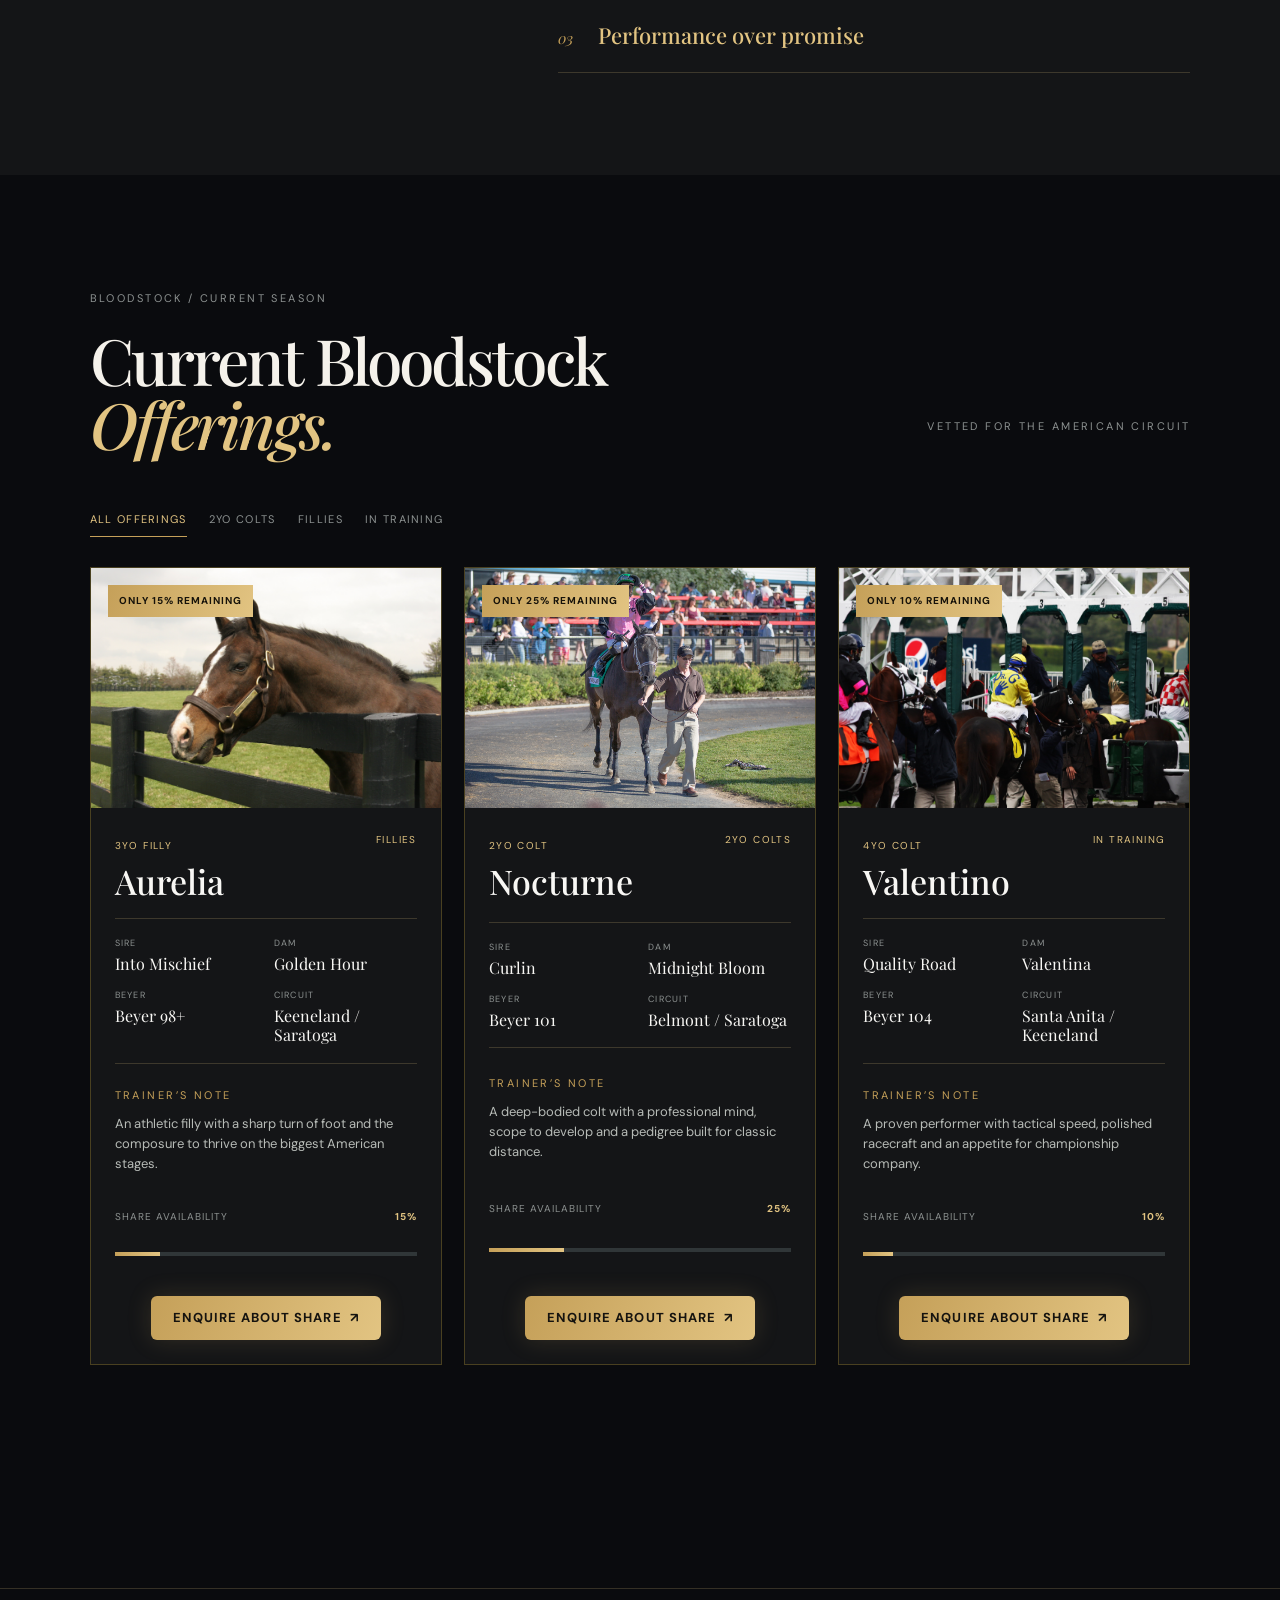
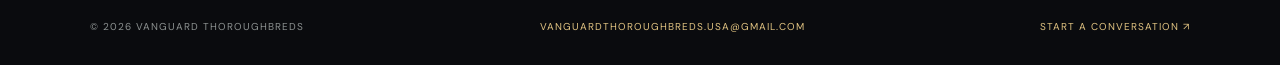
==== commit c38d6bb2: "Unify double-diamond V logo across all pages and make enquiry submit button single-line compact" ====
--- a/about.html
+++ b/about.html
@@ -2,7 +2,7 @@
 <html lang="en">
 <head><meta charset="utf-8"><meta name="viewport" content="width=device-width, initial-scale=1"><title>About & Upcoming Horses — Vanguard Thoroughbreds</title><meta name="description" content="Discover Vanguard Thoroughbreds' heritage, bloodstock philosophy and upcoming horses."><link rel="preconnect" href="https://fonts.googleapis.com"><link rel="preconnect" href="https://fonts.gstatic.com" crossorigin><link href="https://fonts.googleapis.com/css2?family=DM+Sans:wght@400;500;600&family=Playfair+Display:ital,wght@0,500;1,500&display=swap" rel="stylesheet"><link rel="stylesheet" href="styles.css"><link rel="stylesheet" href="styles-enhancements.css"></head>
 <body data-page="about">
-<nav class="nav"><a class="logo" href="index.html"><span class="logo-mark"><span>✦</span></span><span data-brand>Vanguard Thoroughbreds</span></a><div class="nav-links"><a href="index.html">Home</a><a class="active" aria-current="page" href="about.html">About & Horses</a><a href="contact.html">Contact</a><a class="button" href="contact.html?intent=join">Enquire to Join <span>↗</span></a></div></nav>
+<nav class="nav"><a class="logo" href="index.html"><span class="crest"><span class="crest-mark">V</span></span><span data-brand>Vanguard Thoroughbreds</span></a><div class="nav-links"><a href="index.html">Home</a><a class="active" aria-current="page" href="about.html">About & Horses</a><a href="contact.html">Contact</a><a class="button" href="contact.html?intent=join">Enquire to Join <span>↗</span></a></div></nav>
 <main><header class="page-head"><p class="eyebrow" data-about-eyebrow></p><h1 data-about-headline></h1></header>
 <section class="story"><div class="story-image"><img data-story-image alt="Thoroughbred horse in a paddock" loading="eager"></div><div class="story-copy"><h2 data-story-title></h2><p data-story-body></p></div></section>
 <section class="mission"><p class="eyebrow">Our mission</p><p data-mission></p></section>
--- a/styles.css
+++ b/styles.css
@@ -41,6 +41,21 @@
 .nav-links a.active { color: var(--champagne); }
 .nav-cta, .button { display: inline-flex; align-items: center; justify-content: center; gap: 8px; height: 44px !important; max-height: 44px !important; min-height: 44px !important; padding: 0 22px !important; border: 0; border-radius: 6px !important; width: auto !important; align-self: center !important; color: #15130f; background: linear-gradient(110deg, var(--gold), var(--champagne)); box-shadow: 0 0 24px rgba(201, 164, 92, .18); font-size: 13px !important; font-weight: 700 !important; line-height: 44px !important; letter-spacing: .08em; text-transform: uppercase; transition: transform .3s ease, box-shadow .3s ease; }
 .nav-cta:hover, .button:hover { box-shadow: 0 8px 32px rgba(201, 164, 92, .32); transform: translateY(-2px); }
+.form-card .submit {
+  white-space: nowrap !important; height: 50px !important; min-height: 50px !important;
+  max-height: 50px !important; padding: 0 24px !important; font-size: 13px !important;
+  line-height: 1 !important; display: inline-flex !important; align-items: center !important;
+  justify-content: center !important;
+}
+.nav .logo > .crest, .site-nav .brand-lockup > .crest {
+  width: 35px; height: 35px; border: 1.5px solid #D4AF37;
+}
+.nav .logo > span:first-child.crest, .site-nav .brand-lockup > span:first-child.crest {
+  border: 1.5px solid #D4AF37 !important; color: #D4AF37 !important;
+}
+.nav .logo > span:first-child.crest::before, .site-nav .brand-lockup > span:first-child.crest::before {
+  border-color: #D4AF37 !important;
+}
 .hero-actions .button, .hero-actions .outline-button, .btn, .cta-btn {
   white-space: nowrap !important; display: inline-flex !important; align-items: center !important;
   justify-content: center !important; gap: 10px !important; line-height: 1 !important;
@@ -263,3 +278,182 @@
 body[data-page="contact"] .join-options button:hover, body[data-page="contact"] .join-options button.selected { color: #0A0B0E; background: var(--champagne); }
 body[data-page="contact"] main.contact-layout { align-items: start !important; }
 body[data-page="contact"] main.contact-layout > .form-card { height: auto !important; min-height: 0 !important; align-self: start !important; padding-bottom: 36px !important; }
+
+html, body { max-width: 100vw; overflow-x: hidden; }
+@media (max-width: 900px) {
+  html, body { max-width: 100vw !important; overflow-x: hidden !important; }
+  body[data-page="home"] main > section,
+  body[data-page="about"] main > header,
+  body[data-page="about"] main > section,
+  body[data-page="contact"] main,
+  body[data-page="home"] .section-heading,
+  body[data-page="about"] .section-heading,
+  body[data-page="contact"] .contact-copy,
+  body[data-page="home"] .bloodstock-grid,
+  body[data-page="home"] .process-grid,
+  body[data-page="about"] .horse-showcase,
+  body[data-page="contact"] .form-card {
+    width: 100% !important;
+    max-width: 100% !important;
+    box-sizing: border-box !important;
+    margin-left: 0 !important;
+    margin-right: 0 !important;
+  }
+  body[data-page="home"] main > section,
+  body[data-page="about"] main > header,
+  body[data-page="about"] main > section,
+  body[data-page="contact"] main {
+    padding-left: 18px !important;
+    padding-right: 18px !important;
+  }
+  .site-nav, .nav {
+    height: auto !important;
+    min-height: 0 !important;
+    padding: 12px 16px !important;
+    display: flex !important;
+    flex-wrap: wrap !important;
+    align-items: center !important;
+    justify-content: space-between !important;
+    gap: 10px !important;
+    box-sizing: border-box !important;
+  }
+  .site-nav .brand-lockup, .nav .logo {
+    order: 1;
+    min-width: 0;
+  }
+  .brand-name, .nav .logo > span:last-child {
+    font-size: 15px !important;
+    white-space: nowrap !important;
+  }
+  .site-nav .nav-links, .nav .nav-links {
+    order: 3;
+    width: 100% !important;
+    min-width: 0;
+    display: flex !important;
+    flex: 0 0 100% !important;
+    justify-content: space-around !important;
+    align-items: center !important;
+    gap: 0 !important;
+    padding-top: 8px !important;
+    border-top: 1px solid rgba(212,175,55,.18) !important;
+  }
+  .nav .nav-links { height: auto !important; }
+  .site-nav .nav-links a:not(.nav-cta), .nav .nav-links a:not(.button) {
+    display: inline-flex !important;
+    width: auto !important;
+    min-width: 0 !important;
+    padding: 0 3px 6px !important;
+    white-space: nowrap !important;
+    font-size: 12px !important;
+    line-height: 1.4 !important;
+    height: auto !important;
+  }
+  .site-nav .nav-links a:not(.nav-cta)::after, .nav .nav-links a:not(.button)::after {
+    bottom: 0 !important;
+  }
+  .site-nav .nav-cta, .nav .button {
+    position: absolute !important;
+    top: 12px !important;
+    right: 16px !important;
+    height: 36px !important;
+    min-height: 36px !important;
+    max-height: 36px !important;
+    padding: 0 12px !important;
+    font-size: 11px !important;
+    line-height: 1 !important;
+  }
+  .site-nav .brand-lockup { padding-right: 150px !important; }
+  .nav .logo { padding-right: 150px !important; }
+  body[data-page="home"] .dark-panel .section-heading .outline-button {
+    display: inline-flex !important;
+    margin-top: 24px !important;
+  }
+  body[data-page="about"] .story {
+    display: grid !important;
+    grid-template-columns: 1fr !important;
+    height: auto !important;
+    gap: 24px !important;
+  }
+  body[data-page="about"] .story-image,
+  body[data-page="about"] .story-image img {
+    width: 100% !important;
+    height: 240px !important;
+    max-height: 240px !important;
+  }
+  body[data-page="about"] .story-copy {
+    height: auto !important;
+    max-height: none !important;
+    padding: 24px !important;
+    margin-bottom: 24px !important;
+  }
+  body[data-page="about"] .horse-showcase,
+  body[data-page="about"] .about-pedigree {
+    grid-template-columns: 1fr !important;
+    gap: 24px !important;
+  }
+  body[data-page="about"] .about-horse-card {
+    width: 100% !important;
+    height: auto !important;
+    min-height: 0 !important;
+  }
+  body[data-page="about"] .about-horse-card .card-button {
+    white-space: nowrap !important;
+    height: 46px !important;
+    font-size: 12px !important;
+  }
+  body[data-page="contact"] main.contact-layout {
+    grid-template-columns: 1fr !important;
+    gap: 28px !important;
+    margin-top: 115px !important;
+    align-items: start !important;
+  }
+  body[data-page="contact"] main.contact-layout > .form-card {
+    width: 100% !important;
+    height: auto !important;
+    min-height: 0 !important;
+    align-self: start !important;
+  }
+  .brand-name, .nav .logo > span:last-child {
+    font-size: 13.5px !important;
+    letter-spacing: .02em !important;
+    white-space: nowrap !important;
+  }
+  .crest, .nav .logo-mark {
+    width: 24px !important;
+    height: 24px !important;
+  }
+  .brand-lockup, .nav .logo {
+    gap: 8px !important;
+  }
+  .site-nav .nav-cta, .nav .button {
+    height: 32px !important;
+    min-height: 32px !important;
+    max-height: 32px !important;
+    padding: 0 10px !important;
+    font-size: 10px !important;
+    letter-spacing: .06em !important;
+    margin-left: auto !important;
+    flex-shrink: 0 !important;
+  }
+  body[data-page="home"] .hero-actions {
+    display: flex !important;
+    flex-direction: column !important;
+    align-items: center !important;
+    justify-content: center !important;
+    width: 100% !important;
+  }
+  body[data-page="home"] .hero-actions > .button,
+  body[data-page="home"] .hero-actions > .outline-button {
+    margin-left: auto !important;
+    margin-right: auto !important;
+    align-self: center !important;
+  }
+  body[data-page="home"] .horse-card .card-button,
+  body[data-page="about"] .about-horse-card .card-button {
+    display: flex !important;
+    align-self: center !important;
+    justify-content: center !important;
+    margin-left: auto !important;
+    margin-right: auto !important;
+  }
+}
--- a/styles-enhancements.css
+++ b/styles-enhancements.css
@@ -87,5 +87,41 @@
 body[data-page="contact"] .join-options button:hover,body[data-page="contact"] .join-options button.selected{color:#0A0B0E;background:var(--champagne)}
 body[data-page="contact"] main.contact-layout{align-items:start !important}
 body[data-page="contact"] main.contact-layout>.form-card{height:auto !important;min-height:0 !important;align-self:start !important;padding-bottom:36px !important}
+.form-card .submit{white-space:nowrap !important;height:50px !important;min-height:50px !important;max-height:50px !important;padding:0 24px !important;font-size:13px !important;line-height:1 !important;display:inline-flex !important;align-items:center !important;justify-content:center !important}
+.nav .logo>.crest,.site-nav .brand-lockup>.crest{width:35px;height:35px;border:1.5px solid #D4AF37}
+.nav .logo>span:first-child.crest,.site-nav .brand-lockup>span:first-child.crest{border:1.5px solid #D4AF37 !important;color:#D4AF37 !important}
+.nav .logo>span:first-child.crest::before,.site-nav .brand-lockup>span:first-child.crest::before{border-color:#D4AF37 !important}
 .form-card h2{color:#F5F2EB}.field input,.field select{color:#F5F2EB;border-color:rgba(212,175,55,.35)}.field select option{color:#111;background:#F5F2EB}
 @media(max-width:760px){.horse-showcase{display:block}.horse-showcase-item{margin-bottom:28px}.membership-grid{grid-template-columns:1fr}.viewings>div{display:block}.viewings>div strong{display:block;margin-top:5px;text-align:left}}
+
+html,body{max-width:100vw;overflow-x:hidden}
+@media(max-width:900px){
+ html,body{max-width:100vw !important;overflow-x:hidden !important}
+ body[data-page="home"] main>section,body[data-page="about"] main>header,body[data-page="about"] main>section,body[data-page="contact"] main,body[data-page="home"] .section-heading,body[data-page="about"] .section-heading,body[data-page="contact"] .contact-copy,body[data-page="home"] .bloodstock-grid,body[data-page="home"] .process-grid,body[data-page="about"] .horse-showcase,body[data-page="contact"] .form-card{width:100% !important;max-width:100% !important;box-sizing:border-box !important;margin-left:0 !important;margin-right:0 !important}
+ body[data-page="home"] main>section,body[data-page="about"] main>header,body[data-page="about"] main>section,body[data-page="contact"] main{padding-left:18px !important;padding-right:18px !important}
+ .site-nav,.nav{height:auto !important;min-height:0 !important;padding:12px 16px !important;display:flex !important;flex-wrap:wrap !important;align-items:center !important;justify-content:space-between !important;gap:10px !important;box-sizing:border-box !important}
+ .site-nav .brand-lockup,.nav .logo{order:1;min-width:0}
+ .brand-name,.nav .logo>span:last-child{font-size:15px !important;white-space:nowrap !important}
+ .site-nav .nav-links,.nav .nav-links{order:3;width:100% !important;min-width:0;display:flex !important;flex:0 0 100% !important;justify-content:space-around !important;align-items:center !important;gap:0 !important;padding-top:8px !important;border-top:1px solid rgba(212,175,55,.18) !important}
+ .nav .nav-links{height:auto !important}
+ .site-nav .nav-links a:not(.nav-cta),.nav .nav-links a:not(.button){display:inline-flex !important;width:auto !important;min-width:0 !important;padding:0 3px 6px !important;white-space:nowrap !important;font-size:12px !important;line-height:1.4 !important;height:auto !important}
+ .site-nav .nav-links a:not(.nav-cta)::after,.nav .nav-links a:not(.button)::after{bottom:0 !important}
+ .site-nav .nav-cta,.nav .button{position:absolute !important;top:12px !important;right:16px !important;height:36px !important;min-height:36px !important;max-height:36px !important;padding:0 12px !important;font-size:11px !important;line-height:1 !important}
+ .site-nav .brand-lockup,.nav .logo{padding-right:150px !important}
+ body[data-page="home"] .dark-panel .section-heading .outline-button{display:inline-flex !important;margin-top:24px !important}
+ body[data-page="about"] .story{display:grid !important;grid-template-columns:1fr !important;height:auto !important;gap:24px !important}
+ body[data-page="about"] .story-image,body[data-page="about"] .story-image img{width:100% !important;height:240px !important;max-height:240px !important}
+ body[data-page="about"] .story-copy{height:auto !important;max-height:none !important;padding:24px !important;margin-bottom:24px !important}
+ body[data-page="about"] .horse-showcase,body[data-page="about"] .about-pedigree{grid-template-columns:1fr !important;gap:24px !important}
+ body[data-page="about"] .about-horse-card{width:100% !important;height:auto !important;min-height:0 !important}
+ body[data-page="about"] .about-horse-card .card-button{white-space:nowrap !important;height:46px !important;font-size:12px !important}
+ body[data-page="contact"] main.contact-layout{grid-template-columns:1fr !important;gap:28px !important;margin-top:115px !important;align-items:start !important}
+ body[data-page="contact"] main.contact-layout>.form-card{width:100% !important;height:auto !important;min-height:0 !important;align-self:start !important}
+ .brand-name,.nav .logo>span:last-child{font-size:13.5px !important;letter-spacing:.02em !important;white-space:nowrap !important}
+ .crest,.nav .logo-mark{width:24px !important;height:24px !important}
+ .brand-lockup,.nav .logo{gap:8px !important}
+ .site-nav .nav-cta,.nav .button{height:32px !important;min-height:32px !important;max-height:32px !important;padding:0 10px !important;font-size:10px !important;letter-spacing:.06em !important;margin-left:auto !important;flex-shrink:0 !important}
+ body[data-page="home"] .hero-actions{display:flex !important;flex-direction:column !important;align-items:center !important;justify-content:center !important;width:100% !important}
+ body[data-page="home"] .hero-actions>.button,body[data-page="home"] .hero-actions>.outline-button{margin-left:auto !important;margin-right:auto !important;align-self:center !important}
+ body[data-page="home"] .horse-card .card-button,body[data-page="about"] .about-horse-card .card-button{display:flex !important;align-self:center !important;justify-content:center !important;margin-left:auto !important;margin-right:auto !important}
+}
